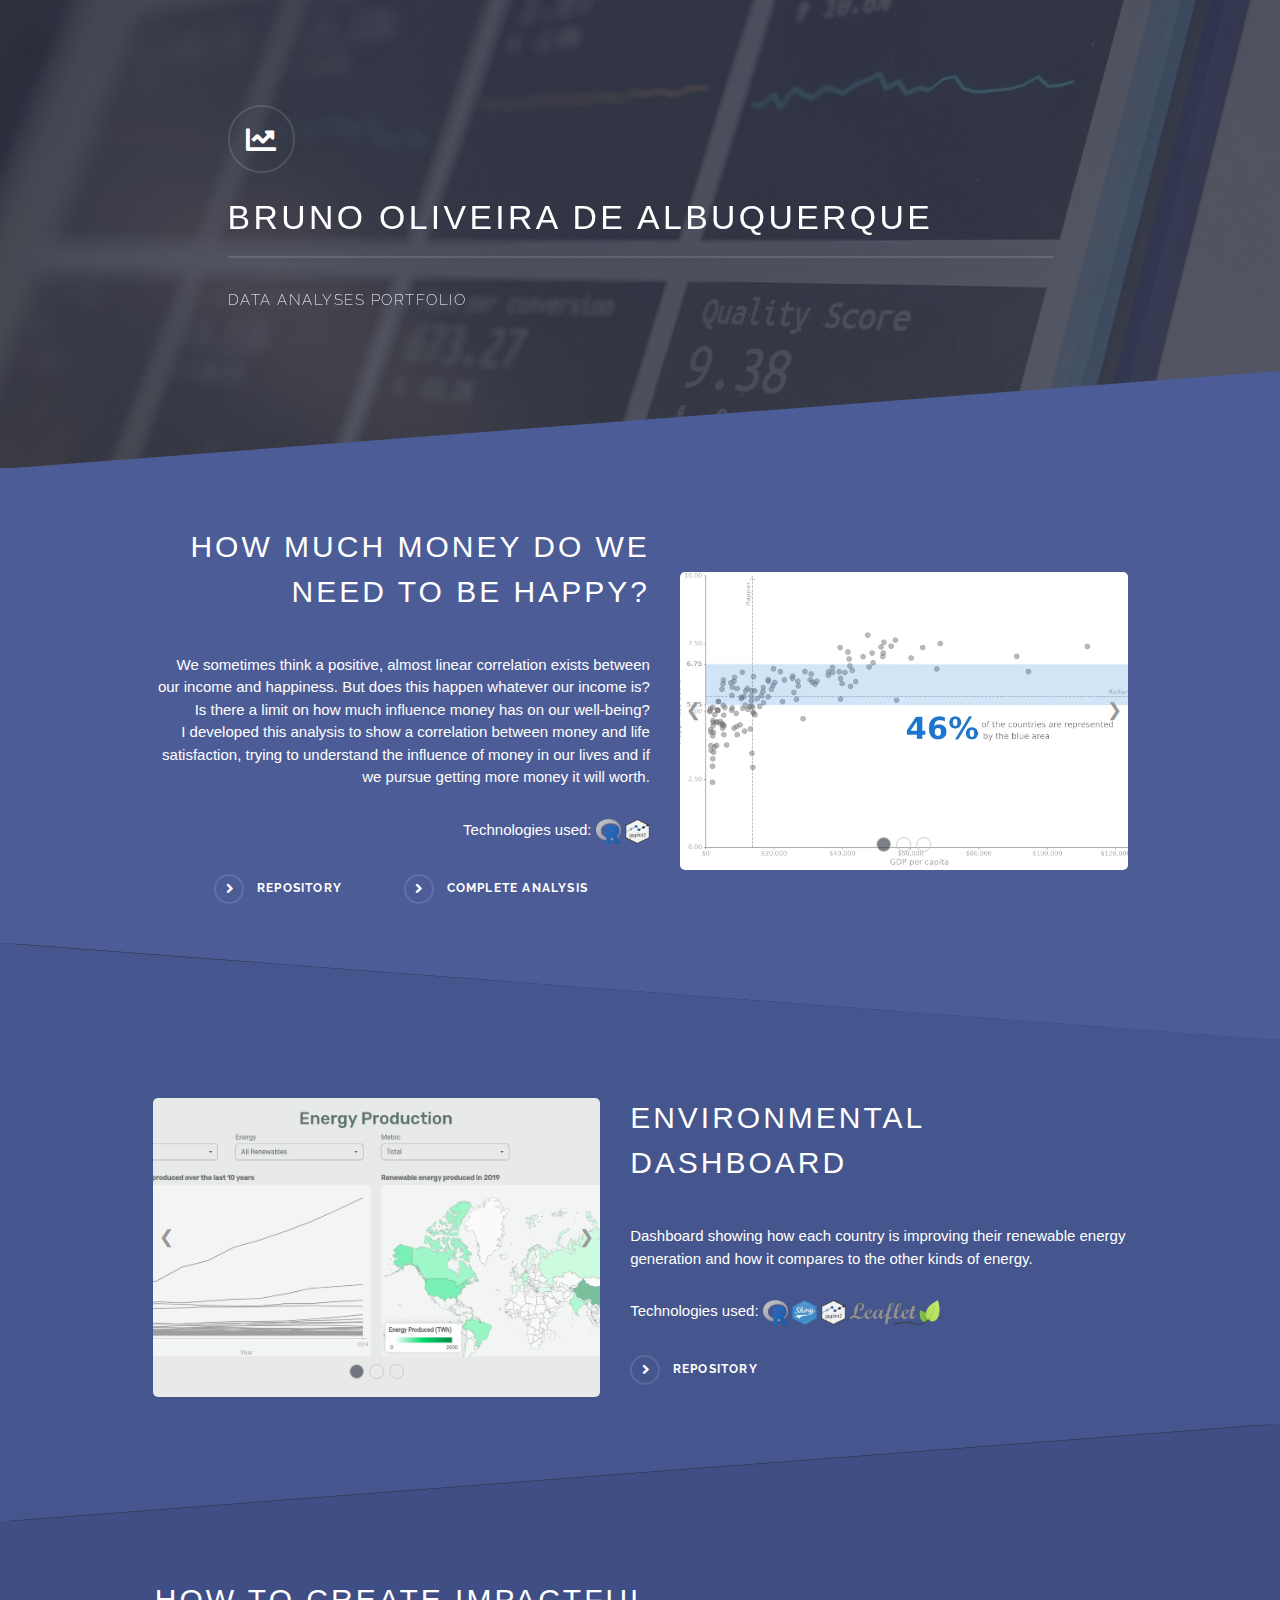
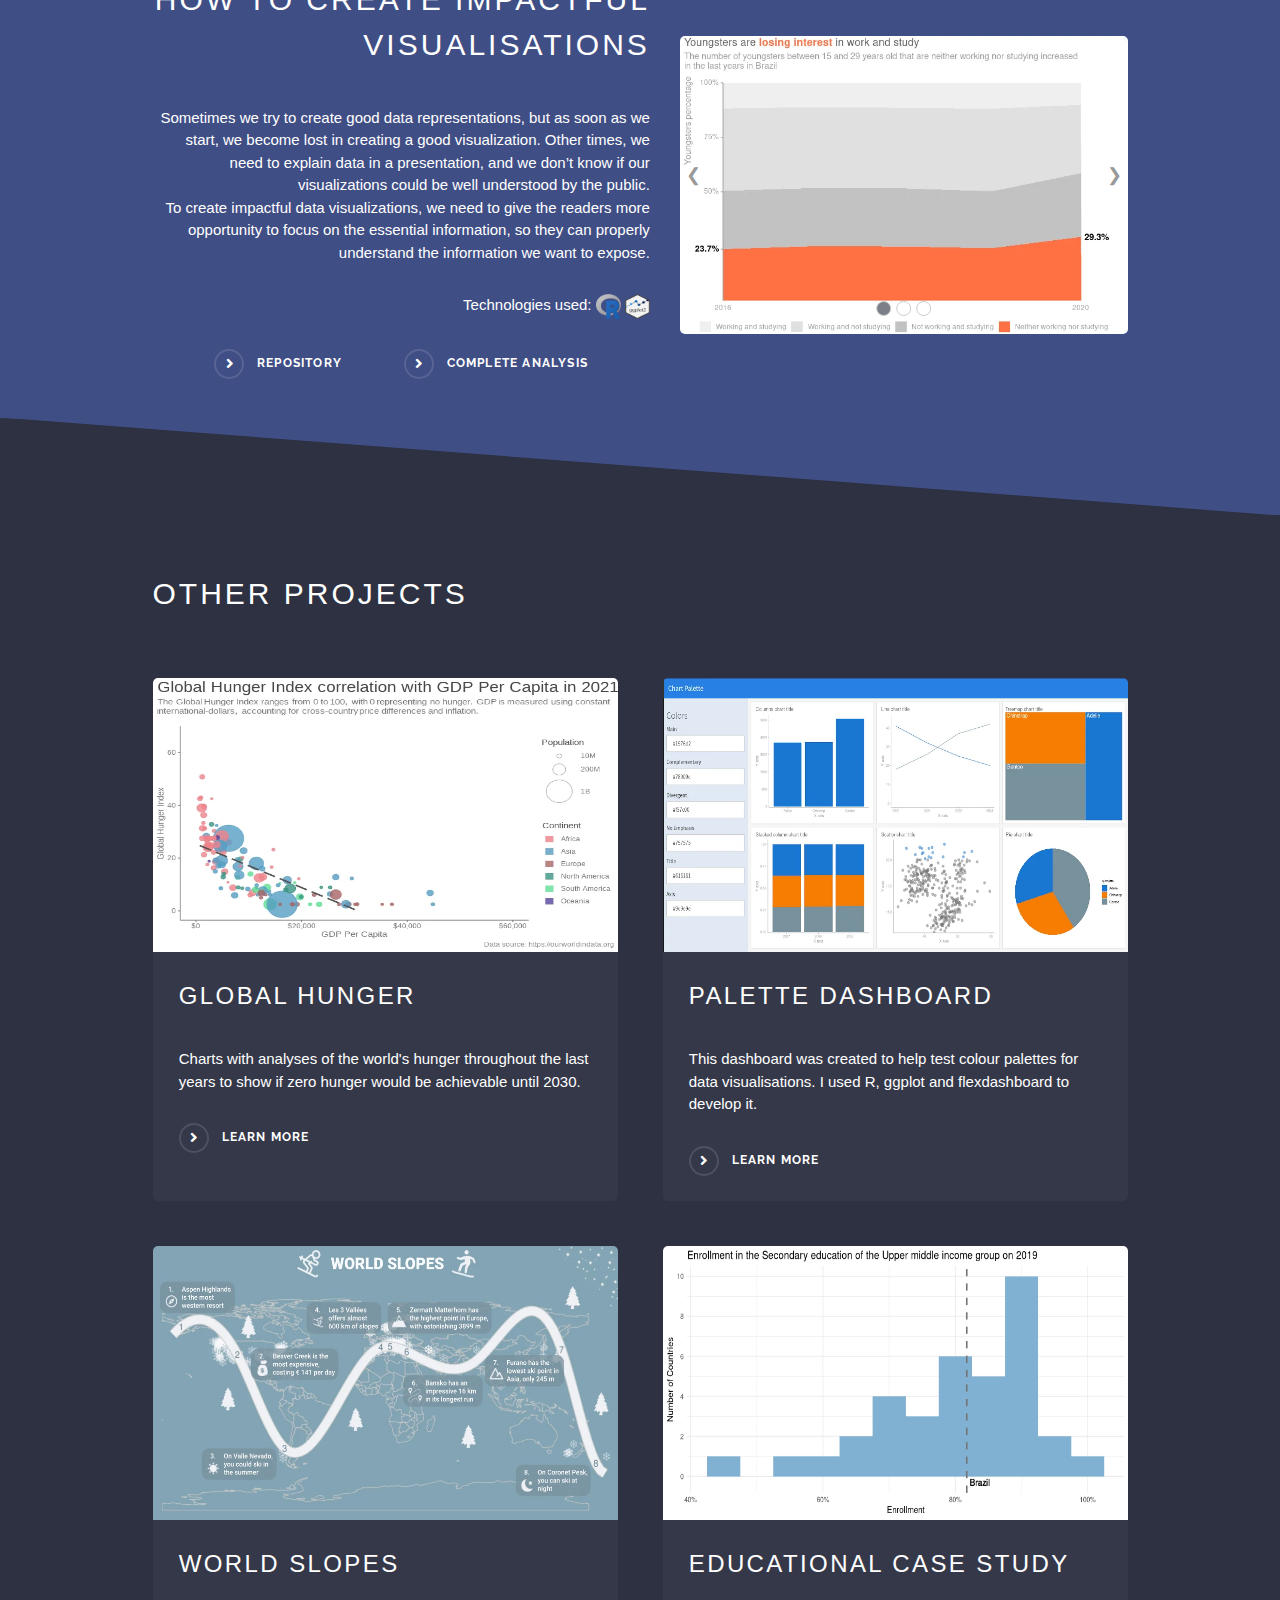
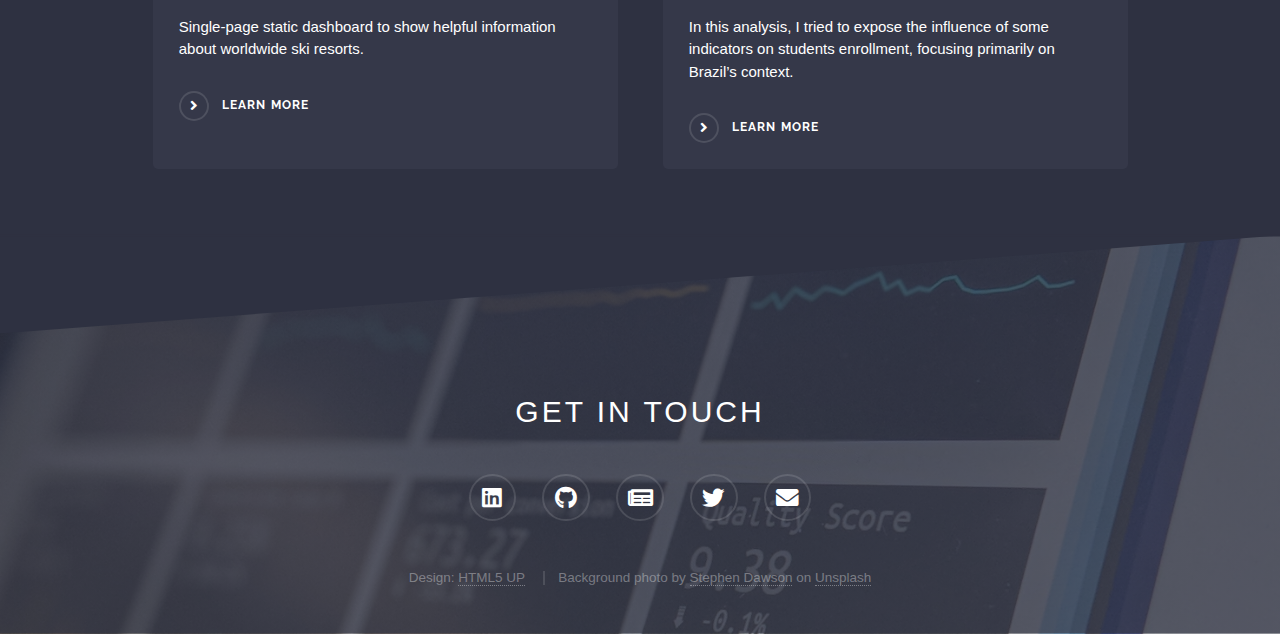
==== index.html @ d59c0b43 "Added information about the global hunger data analysis" ====
<!DOCTYPE HTML>
<!--
	Solid State by HTML5 UP
	html5up.net | @ajlkn
	Free for personal and commercial use under the CCA 3.0 license (html5up.net/license)
-->
<html lang="en_AU">
	<head>
		<title>Bruno Albuquerque</title>
		<meta charset="utf-8" />
		<meta name="viewport" content="width=device-width, initial-scale=1, user-scalable=no" />
		<link rel="stylesheet" href="assets/css/main.css" />
		<link rel="stylesheet" href="assets/css/custom.css" />
		<link rel="stylesheet" href="assets/css/w3.css" />
		<link rel="stylesheet" href="assets/css/carousel.css" />
		<noscript><link rel="stylesheet" href="assets/css/noscript.css" /></noscript>
	</head>
	<body class="is-preload">

		<!-- Page Wrapper -->
			<div id="page-wrapper">

				<!-- Banner -->
					<section id="banner">
						<div class="inner">
							<div class="logo"><span class="icon solid fa-chart-line"></span></div>
							<h2>Bruno Oliveira de Albuquerque</h2>
							<p>Data Analyses Portfolio</a></p>
						</div>
					</section>

				<!-- Wrapper -->
					<section id="wrapper">

						<!-- One -->
							<section id="one" class="wrapper spotlight style1">
								<div class="inner">
									<!-- The carousel was based on https://www.w3schools.com/w3css/tryit.asp?filename=tryw3css_slideshow_dots2 -->
									<div class="w3-content w3-display-container carousel">
										<img class="slides proj01" src="images/projects/money_wellbeing_01.webp">
										<img class="slides proj01" src="images/projects/money_wellbeing_02.webp">
										<img class="slides proj01" src="images/projects/money_wellbeing_03.webp">
										<div class="w3-center w3-container w3-section w3-large w3-text-white w3-display-bottommiddle controls">
										  	<div class="w3-left w3-hover-text-khaki arrow" onclick="plusDivs(-1, 'proj01')">&#10094;</div>
										  	<div class="dots">
												<span class="w3-badge demo proj01 w3-border w3-transparent" onclick="currentDiv(1, 'proj01')"></span>
												<span class="w3-badge demo proj01 w3-border w3-transparent" onclick="currentDiv(2, 'proj01')"></span>
												<span class="w3-badge demo proj01 w3-border w3-transparent" onclick="currentDiv(3, 'proj01')"></span>
										  	</div>
										  	<div class="w3-right w3-hover-text-khaki arrow" onclick="plusDivs(1, 'proj01')">&#10095;</div>
										</div>
									</div>
									<div class="content">
										<h2 class="major">How much money do we need to be happy?</h2>
										<p>
											We sometimes think a positive, almost linear correlation exists between our income and happiness. But does this happen whatever our income is? Is there a limit on how much influence money has on our well-being?
											</br>
											I developed this analysis to show a correlation between money and life satisfaction, trying to understand the influence of money in our lives and if we pursue getting more money it will worth.
										</p>
										<p class="technologies">Technologies used: 
											<img src="images/logos/r.webp" alt="R logo" />
											<img src="images/logos/ggplot.webp" alt="ggplot logo" />
										</p>
										<div style="display: flex; justify-content: space-evenly;">
											<a href="https://github.com/boa50/money-wellbeing" target="_blank" class="special">Repository</a>
											<a href="https://medium.com/p/b6a70a2d2197" target="_blank" class="special">Complete analysis</a>
										</div>
									</div>
								</div>
							</section>

						<!-- Two -->
							<section id="two" class="wrapper alt spotlight style2">
								<div class="inner">
									<div class="w3-content w3-display-container carousel">
										<img class="slides proj02" src="images/projects/environmental_dashboard_01.webp">
										<img class="slides proj02" src="images/projects/environmental_dashboard_02.webp">
										<img class="slides proj02" src="images/projects/environmental_dashboard_03.webp">
										<div class="w3-center w3-container w3-section w3-large w3-text-white w3-display-bottommiddle controls">
										  	<div class="w3-left w3-hover-text-khaki arrow" onclick="plusDivs(-1, 'proj02')">&#10094;</div>
										  	<div class="dots">
												<span class="w3-badge demo proj02 w3-border w3-transparent" onclick="currentDiv(1, 'proj02')"></span>
												<span class="w3-badge demo proj02 w3-border w3-transparent" onclick="currentDiv(2, 'proj02')"></span>
												<span class="w3-badge demo proj02 w3-border w3-transparent" onclick="currentDiv(3, 'proj02')"></span>
										  	</div>
										  	<div class="w3-right w3-hover-text-khaki arrow" onclick="plusDivs(1, 'proj02')">&#10095;</div>
										</div>
									</div>
									<div class="content">
										<h2 class="major">Environmental Dashboard</h2>
										<p>Dashboard showing how each country is improving their renewable energy generation and how it compares to the other kinds of energy.</p>
										<p class="technologies">Technologies used: 
											<img src="images/logos/r.webp" alt="R logo" />
											<img src="images/logos/shiny.webp" alt="Shiny logo" />
											<img src="images/logos/ggplot.webp" alt="ggplot logo" />
											<img class="wide-logo" src="images/logos/leaflet.webp" alt="Leaflet logo" />
										</p>
										<a href="https://github.com/boa50/environmental-dashboard" target="_blank" class="special">Repository</a>
									</div>
								</div>
							</section>

						<!-- Three -->
							<section id="three" class="wrapper spotlight style3">
								<div class="inner">
									<div class="w3-content w3-display-container carousel">
										<img class="slides proj03" src="images/projects/impactful_visualisations_01.webp">
										<img class="slides proj03" src="images/projects/impactful_visualisations_02.webp">
										<img class="slides proj03" src="images/projects/impactful_visualisations_03.webp">
										<div class="w3-center w3-container w3-section w3-large w3-text-white w3-display-bottommiddle controls">
										  	<div class="w3-left w3-hover-text-khaki arrow" onclick="plusDivs(-1, 'proj03')">&#10094;</div>
										  	<div class="dots">
												<span class="w3-badge demo proj03 w3-border w3-transparent" onclick="currentDiv(1, 'proj03')"></span>
												<span class="w3-badge demo proj03 w3-border w3-transparent" onclick="currentDiv(2, 'proj03')"></span>
												<span class="w3-badge demo proj03 w3-border w3-transparent" onclick="currentDiv(3, 'proj03')"></span>
										  	</div>
										  	<div class="w3-right w3-hover-text-khaki arrow" onclick="plusDivs(1, 'proj03')">&#10095;</div>
										</div>
									</div>
									<div class="content">
										<h2 class="major">How to create impactful visualisations</h2>
										<p>
											Sometimes we try to create good data representations, but as soon as we start, we become lost in creating a good visualization. Other times, we need to explain data in a presentation, and we don’t know if our visualizations could be well understood by the public.
											</br>
											To create impactful data visualizations, we need to give the readers more opportunity to focus on the essential information, so they can properly understand the information we want to expose.</p>
										<p class="technologies">Technologies used: 
											<img src="images/logos/r.webp" alt="R logo" />
											<img src="images/logos/ggplot.webp" alt="ggplot logo" />
										</p>
										<div style="display: flex; justify-content: space-evenly;">
											<a href="https://github.com/boa50/WAYED-challenge" target="_blank" class="special">Repository</a>
											<a href="https://medium.com/@boa50/how-to-create-impactful-data-visualizations-fa59dbeab062" target="_blank" class="special">Complete Analysis</a>
										</div>
									</div>
								</div>
							</section>

						<!-- Four -->
							<section id="four" class="wrapper alt style1">
								<div class="inner">
									<h2 class="major">Other Projects</h2>
									<section class="features">
										<article>
											<a href="images/projects/global_hunger.webp" class="image"><img src="images/projects/global_hunger.webp" alt="" /></a>
											<h3 class="major">Global Hunger</h3>
											<p>Charts with analyses of the world's hunger throughout the last years to show if zero hunger would be achievable until 2030.</p>
											<a href="https://github.com/boa50/global-hungry" target="_blank" class="special">Learn more</a>
										</article>
										<article>
											<a href="images/projects/palette_dashboard.webp" class="image"><img src="images/projects/palette_dashboard.webp" alt="" /></a>
											<h3 class="major">Palette Dashboard</h3>
											<p>This dashboard was created to help test colour palettes for data visualisations. I used R, ggplot and flexdashboard to develop it.</p>
											<a href="https://github.com/boa50/dashboard-palette" target="_blank" class="special">Learn more</a>
										</article>
										<article>
											<a href="images/projects/world_slopes.webp" class="image"><img src="images/projects/world_slopes.webp" alt="" /></a>
											<h3 class="major">World Slopes</h3>
											<p>Single-page static dashboard to show helpful information about worldwide ski resorts.</p>
											<a href="https://github.com/boa50/slopes-dashboard" target="_blank" class="special">Learn more</a>
										</article>
										<article>
											<a href="images/projects/educational_case_study.webp" class="image"><img src="images/projects/educational_case_study.webp" alt="" /></a>
											<h3 class="major">Educational Case Study</h3>
											<p>In this analysis, I tried to expose the influence of some indicators on students enrollment, focusing primarily on Brazil’s context.</p>
											<a href="https://github.com/boa50/education-case-study" target="_blank" class="special">Learn more</a>
										</article>
									</section>
								</div>
							</section>

					</section>

				<!-- Footer -->
					<section id="footer">
						<div class="inner">
							<h2 class="major">Get in touch</h2>
							<ul class="contact">
								<li>
									<a class="icon brands fa-linkedin" 
										target="_blank"
										href="https://www.linkedin.com/in/brunoalbuquerque50"></a>
								</li>
								<li>
									<a class="icon brands fa-github" 
										target="_blank"
										href="https://github.com/boa50"></a>
								</li>
								<li>
									<a class="icon solid fa-newspaper" 
										target="_blank"
										href="https://medium.com/@boa50"></a>
								</li>
								<li>
									<a class="icon brands fa-twitter" 
										target="_blank"
										href="https://twitter.com/boa5050"></a>
								</li>
								<li>
									<a class="icon solid fa-envelope" 
										href="mailto:bruno.albuquerque50@gmail.com"></a>
								</li>
							</ul>
							<ul class="copyright">	
								<li>Design: <a href="http://html5up.net">HTML5 UP</a></li>
								<li>Background photo by <a href="https://unsplash.com/pt-br/@dawson2406?utm_source=unsplash&utm_medium=referral&utm_content=creditCopyText">Stephen Dawson</a> on <a href="https://unsplash.com/photos/qwtCeJ5cLYs?utm_source=unsplash&utm_medium=referral&utm_content=creditCopyText">Unsplash</a></li>
							</ul>
						</div>
					</section>

			</div>

		<!-- Scripts -->
			<script src="assets/js/jquery.min.js"></script>
			<script src="assets/js/jquery.scrollex.min.js"></script>
			<script src="assets/js/browser.min.js"></script>
			<script src="assets/js/breakpoints.min.js"></script>
			<script src="assets/js/util.js"></script>
			<script src="assets/js/main.js"></script>
			<script src="assets/js/carousel.js"></script>
	</body>
</html>
---- assets/css/main.css ----
@import url(fontawesome-all.min.css);
@import url("https://fonts.googleapis.com/css?family=Raleway:200,700|Source+Sans+Pro:300,600,300italic,600italic");

/*
	Solid State by HTML5 UP
	html5up.net | @ajlkn
	Free for personal and commercial use under the CCA 3.0 license (html5up.net/license)
*/

html, body, div, span, applet, object,
iframe, h1, h2, h3, h4, h5, h6, p, blockquote,
pre, a, abbr, acronym, address, big, cite,
code, del, dfn, em, img, ins, kbd, q, s, samp,
small, strike, strong, sub, sup, tt, var, b,
u, i, center, dl, dt, dd, ol, ul, li, fieldset,
form, label, legend, table, caption, tbody,
tfoot, thead, tr, th, td, article, aside,
canvas, details, embed, figure, figcaption,
footer, header, hgroup, menu, nav, output, ruby,
section, summary, time, mark, audio, video {
	margin: 0;
	padding: 0;
	border: 0;
	font-size: 100%;
	font: inherit;
	vertical-align: baseline;}

article, aside, details, figcaption, figure,
footer, header, hgroup, menu, nav, section {
	display: block;}

body {
	line-height: 1;
}

ol, ul {
	list-style: none;
}

blockquote, q {
	quotes: none;
}

	blockquote:before, blockquote:after, q:before, q:after {
		content: '';
		content: none;
	}

table {
	border-collapse: collapse;
	border-spacing: 0;
}

body {
	-webkit-text-size-adjust: none;
}

mark {
	background-color: transparent;
	color: inherit;
}

input::-moz-focus-inner {
	border: 0;
	padding: 0;
}

input, select, textarea {
	-moz-appearance: none;
	-webkit-appearance: none;
	-ms-appearance: none;
	appearance: none;
}

/* Basic */

	@-ms-viewport {
		width: device-width;
	}

	body {
		-ms-overflow-style: scrollbar;
	}

	@media screen and (max-width: 480px) {

		html, body {
			min-width: 320px;
		}

	}

	html {
		box-sizing: border-box;
	}

	*, *:before, *:after {
		box-sizing: inherit;
	}

	body {
		background-color: #2e3141;
		background-image: linear-gradient(to top, rgba(46, 49, 65, 0.8), rgba(46, 49, 65, 0.8)), url("../../images/bg.jpg");
		background-size: auto,
 cover;
		background-attachment: fixed,
 fixed;
		background-position: center,
 center;
	}

		body.is-preload *, body.is-preload *:before, body.is-preload *:after {
			-moz-animation: none !important;
			-webkit-animation: none !important;
			-ms-animation: none !important;
			animation: none !important;
			-moz-transition: none !important;
			-webkit-transition: none !important;
			-ms-transition: none !important;
			transition: none !important;
		}

/* Type */

	body, input, select, textarea {
		color: #ffffff;
		font-family: "Source Sans Pro", Helvetica, sans-serif;
		font-size: 16.5pt;
		font-weight: 300;
		line-height: 1.65;
	}

		@media screen and (max-width: 1680px) {

			body, input, select, textarea {
				font-size: 13pt;
			}

		}

		@media screen and (max-width: 1280px) {

			body, input, select, textarea {
				font-size: 12pt;
			}

		}

		@media screen and (max-width: 980px) {

			body, input, select, textarea {
				font-size: 12pt;
			}

		}

		@media screen and (max-width: 736px) {

			body, input, select, textarea {
				font-size: 12pt;
			}

		}

		@media screen and (max-width: 480px) {

			body, input, select, textarea {
				font-size: 12pt;
			}

		}

	a {
		-moz-transition: color 0.2s ease-in-out, border-bottom-color 0.2s ease-in-out;
		-webkit-transition: color 0.2s ease-in-out, border-bottom-color 0.2s ease-in-out;
		-ms-transition: color 0.2s ease-in-out, border-bottom-color 0.2s ease-in-out;
		transition: color 0.2s ease-in-out, border-bottom-color 0.2s ease-in-out;
		border-bottom: dotted 1px rgba(255, 255, 255, 0.35);
		color: #ffffff;
		text-decoration: none;
	}

		a:hover {
			border-bottom-color: transparent;
			color: #ffffff !important;
		}

		a.special:not(.button) {
			text-decoration: none;
			border-bottom: 0;
			display: block;
			font-family: Raleway, Helvetica, sans-serif;
			font-size: 0.8em;
			font-weight: 700;
			letter-spacing: 0.1em;
			margin: 0 0 2em 0;
			text-transform: uppercase;
		}

			a.special:not(.button):before {
				-moz-osx-font-smoothing: grayscale;
				-webkit-font-smoothing: antialiased;
				display: inline-block;
				font-style: normal;
				font-variant: normal;
				text-rendering: auto;
				line-height: 1;
				text-transform: none !important;
				font-family: 'Font Awesome 5 Free';
				font-weight: 900;
			}

			a.special:not(.button):before {
				-moz-transition: background-color 0.2s ease-in-out;
				-webkit-transition: background-color 0.2s ease-in-out;
				-ms-transition: background-color 0.2s ease-in-out;
				transition: background-color 0.2s ease-in-out;
				border-radius: 100%;
				border: solid 2px rgba(255, 255, 255, 0.125);
				content: '\f105';
				display: inline-block;
				font-size: 1.25em;
				height: 2em;
				line-height: 1.75em;
				margin-right: 0.85em;
				text-align: center;
				text-indent: 0.15em;
				vertical-align: middle;
				width: 2em;
			}

			a.special:not(.button):hover:before {
				background-color: rgba(255, 255, 255, 0.025);
			}

			a.special:not(.button):active:before {
				background-color: rgba(255, 255, 255, 0.075);
			}

	strong, b {
		color: #ffffff;
		font-weight: 600;
	}

	em, i {
		font-style: italic;
	}

	p {
		margin: 0 0 2em 0;
	}

	h1, h2, h3, h4, h5, h6 {
		color: #ffffff;
		font-family: Raleway, Helvetica, sans-serif;
		font-weight: 700;
		letter-spacing: 0.1em;
		margin: 0 0 1em 0;
		text-transform: uppercase;
	}

		h1 a, h2 a, h3 a, h4 a, h5 a, h6 a {
			color: inherit;
			text-decoration: none;
			border-bottom: 0;
		}

		h1 span, h2 span, h3 span, h4 span, h5 span, h6 span {
			font-weight: 200;
		}

		h1.major, h2.major, h3.major, h4.major, h5.major, h6.major {
			padding-bottom: 1em;
		}

	h2 {
		font-size: 1.2em;
	}

	h3 {
		font-size: 0.9em;
	}

	h4 {
		font-size: 0.7em;
	}

	h5 {
		font-size: 0.7em;
	}

	h6 {
		font-size: 0.7em;
	}

	@media screen and (max-width: 736px) {

		h2 {
			font-size: 1em;
		}

		h3 {
			font-size: 0.8em;
		}

	}

	sub {
		font-size: 0.8em;
		position: relative;
		top: 0.5em;
	}

	sup {
		font-size: 0.8em;
		position: relative;
		top: -0.5em;
	}

	blockquote {
		border-left: solid 4px rgba(255, 255, 255, 0.125);
		font-style: italic;
		margin: 0 0 2em 0;
		padding: 0.5em 0 0.5em 2em;
	}

	code {
		background: rgba(255, 255, 255, 0.025);
		border-radius: 5px;
		border: solid 2px rgba(255, 255, 255, 0.125);
		font-family: "Courier New", monospace;
		font-size: 0.9em;
		margin: 0 0.25em;
		padding: 0.25em 0.65em;
	}

	pre {
		-webkit-overflow-scrolling: touch;
		font-family: "Courier New", monospace;
		font-size: 0.9em;
		margin: 0 0 2em 0;
	}

		pre code {
			display: block;
			line-height: 1.75em;
			padding: 1em 1.5em;
			overflow-x: auto;
		}

	hr {
		border: 0;
		border-bottom: solid 2px rgba(255, 255, 255, 0.125);
		margin: 2.5em 0;
	}

		hr.major {
			margin: 4em 0;
		}

	.align-left {
		text-align: left;
	}

	.align-center {
		text-align: center;
	}

	.align-right {
		text-align: right;
	}

/* Row */

	.row {
		display: flex;
		flex-wrap: wrap;
		box-sizing: border-box;
		align-items: stretch;
	}

		.row > * {
			box-sizing: border-box;
		}

		.row.gtr-uniform > * > :last-child {
			margin-bottom: 0;
		}

		.row.aln-left {
			justify-content: flex-start;
		}

		.row.aln-center {
			justify-content: center;
		}

		.row.aln-right {
			justify-content: flex-end;
		}

		.row.aln-top {
			align-items: flex-start;
		}

		.row.aln-middle {
			align-items: center;
		}

		.row.aln-bottom {
			align-items: flex-end;
		}

		.row > .imp {
			order: -1;
		}

		.row > .col-1 {
			width: 8.33333%;
		}

		.row > .off-1 {
			margin-left: 8.33333%;
		}

		.row > .col-2 {
			width: 16.66667%;
		}

		.row > .off-2 {
			margin-left: 16.66667%;
		}

		.row > .col-3 {
			width: 25%;
		}

		.row > .off-3 {
			margin-left: 25%;
		}

		.row > .col-4 {
			width: 33.33333%;
		}

		.row > .off-4 {
			margin-left: 33.33333%;
		}

		.row > .col-5 {
			width: 41.66667%;
		}

		.row > .off-5 {
			margin-left: 41.66667%;
		}

		.row > .col-6 {
			width: 50%;
		}

		.row > .off-6 {
			margin-left: 50%;
		}

		.row > .col-7 {
			width: 58.33333%;
		}

		.row > .off-7 {
			margin-left: 58.33333%;
		}

		.row > .col-8 {
			width: 66.66667%;
		}

		.row > .off-8 {
			margin-left: 66.66667%;
		}

		.row > .col-9 {
			width: 75%;
		}

		.row > .off-9 {
			margin-left: 75%;
		}

		.row > .col-10 {
			width: 83.33333%;
		}

		.row > .off-10 {
			margin-left: 83.33333%;
		}

		.row > .col-11 {
			width: 91.66667%;
		}

		.row > .off-11 {
			margin-left: 91.66667%;
		}

		.row > .col-12 {
			width: 100%;
		}

		.row > .off-12 {
			margin-left: 100%;
		}

		.row.gtr-0 {
			margin-top: 0;
			margin-left: 0em;
		}

			.row.gtr-0 > * {
				padding: 0 0 0 0em;
			}

			.row.gtr-0.gtr-uniform {
				margin-top: 0em;
			}

				.row.gtr-0.gtr-uniform > * {
					padding-top: 0em;
				}

		.row.gtr-25 {
			margin-top: 0;
			margin-left: -0.4375em;
		}

			.row.gtr-25 > * {
				padding: 0 0 0 0.4375em;
			}

			.row.gtr-25.gtr-uniform {
				margin-top: -0.4375em;
			}

				.row.gtr-25.gtr-uniform > * {
					padding-top: 0.4375em;
				}

		.row.gtr-50 {
			margin-top: 0;
			margin-left: -0.875em;
		}

			.row.gtr-50 > * {
				padding: 0 0 0 0.875em;
			}

			.row.gtr-50.gtr-uniform {
				margin-top: -0.875em;
			}

				.row.gtr-50.gtr-uniform > * {
					padding-top: 0.875em;
				}

		.row {
			margin-top: 0;
			margin-left: -1.75em;
		}

			.row > * {
				padding: 0 0 0 1.75em;
			}

			.row.gtr-uniform {
				margin-top: -1.75em;
			}

				.row.gtr-uniform > * {
					padding-top: 1.75em;
				}

		.row.gtr-150 {
			margin-top: 0;
			margin-left: -2.625em;
		}

			.row.gtr-150 > * {
				padding: 0 0 0 2.625em;
			}

			.row.gtr-150.gtr-uniform {
				margin-top: -2.625em;
			}

				.row.gtr-150.gtr-uniform > * {
					padding-top: 2.625em;
				}

		.row.gtr-200 {
			margin-top: 0;
			margin-left: -3.5em;
		}

			.row.gtr-200 > * {
				padding: 0 0 0 3.5em;
			}

			.row.gtr-200.gtr-uniform {
				margin-top: -3.5em;
			}

				.row.gtr-200.gtr-uniform > * {
					padding-top: 3.5em;
				}

		@media screen and (max-width: 1680px) {

			.row {
				display: flex;
				flex-wrap: wrap;
				box-sizing: border-box;
				align-items: stretch;
			}

				.row > * {
					box-sizing: border-box;
				}

				.row.gtr-uniform > * > :last-child {
					margin-bottom: 0;
				}

				.row.aln-left {
					justify-content: flex-start;
				}

				.row.aln-center {
					justify-content: center;
				}

				.row.aln-right {
					justify-content: flex-end;
				}

				.row.aln-top {
					align-items: flex-start;
				}

				.row.aln-middle {
					align-items: center;
				}

				.row.aln-bottom {
					align-items: flex-end;
				}

				.row > .imp-xlarge {
					order: -1;
				}

				.row > .col-1-xlarge {
					width: 8.33333%;
				}

				.row > .off-1-xlarge {
					margin-left: 8.33333%;
				}

				.row > .col-2-xlarge {
					width: 16.66667%;
				}

				.row > .off-2-xlarge {
					margin-left: 16.66667%;
				}

				.row > .col-3-xlarge {
					width: 25%;
				}

				.row > .off-3-xlarge {
					margin-left: 25%;
				}

				.row > .col-4-xlarge {
					width: 33.33333%;
				}

				.row > .off-4-xlarge {
					margin-left: 33.33333%;
				}

				.row > .col-5-xlarge {
					width: 41.66667%;
				}

				.row > .off-5-xlarge {
					margin-left: 41.66667%;
				}

				.row > .col-6-xlarge {
					width: 50%;
				}

				.row > .off-6-xlarge {
					margin-left: 50%;
				}

				.row > .col-7-xlarge {
					width: 58.33333%;
				}

				.row > .off-7-xlarge {
					margin-left: 58.33333%;
				}

				.row > .col-8-xlarge {
					width: 66.66667%;
				}

				.row > .off-8-xlarge {
					margin-left: 66.66667%;
				}

				.row > .col-9-xlarge {
					width: 75%;
				}

				.row > .off-9-xlarge {
					margin-left: 75%;
				}

				.row > .col-10-xlarge {
					width: 83.33333%;
				}

				.row > .off-10-xlarge {
					margin-left: 83.33333%;
				}

				.row > .col-11-xlarge {
					width: 91.66667%;
				}

				.row > .off-11-xlarge {
					margin-left: 91.66667%;
				}

				.row > .col-12-xlarge {
					width: 100%;
				}

				.row > .off-12-xlarge {
					margin-left: 100%;
				}

				.row.gtr-0 {
					margin-top: 0;
					margin-left: 0em;
				}

					.row.gtr-0 > * {
						padding: 0 0 0 0em;
					}

					.row.gtr-0.gtr-uniform {
						margin-top: 0em;
					}

						.row.gtr-0.gtr-uniform > * {
							padding-top: 0em;
						}

				.row.gtr-25 {
					margin-top: 0;
					margin-left: -0.4375em;
				}

					.row.gtr-25 > * {
						padding: 0 0 0 0.4375em;
					}

					.row.gtr-25.gtr-uniform {
						margin-top: -0.4375em;
					}

						.row.gtr-25.gtr-uniform > * {
							padding-top: 0.4375em;
						}

				.row.gtr-50 {
					margin-top: 0;
					margin-left: -0.875em;
				}

					.row.gtr-50 > * {
						padding: 0 0 0 0.875em;
					}

					.row.gtr-50.gtr-uniform {
						margin-top: -0.875em;
					}

						.row.gtr-50.gtr-uniform > * {
							padding-top: 0.875em;
						}

				.row {
					margin-top: 0;
					margin-left: -1.75em;
				}

					.row > * {
						padding: 0 0 0 1.75em;
					}

					.row.gtr-uniform {
						margin-top: -1.75em;
					}

						.row.gtr-uniform > * {
							padding-top: 1.75em;
						}

				.row.gtr-150 {
					margin-top: 0;
					margin-left: -2.625em;
				}

					.row.gtr-150 > * {
						padding: 0 0 0 2.625em;
					}

					.row.gtr-150.gtr-uniform {
						margin-top: -2.625em;
					}

						.row.gtr-150.gtr-uniform > * {
							padding-top: 2.625em;
						}

				.row.gtr-200 {
					margin-top: 0;
					margin-left: -3.5em;
				}

					.row.gtr-200 > * {
						padding: 0 0 0 3.5em;
					}

					.row.gtr-200.gtr-uniform {
						margin-top: -3.5em;
					}

						.row.gtr-200.gtr-uniform > * {
							padding-top: 3.5em;
						}

		}

		@media screen and (max-width: 1280px) {

			.row {
				display: flex;
				flex-wrap: wrap;
				box-sizing: border-box;
				align-items: stretch;
			}

				.row > * {
					box-sizing: border-box;
				}

				.row.gtr-uniform > * > :last-child {
					margin-bottom: 0;
				}

				.row.aln-left {
					justify-content: flex-start;
				}

				.row.aln-center {
					justify-content: center;
				}

				.row.aln-right {
					justify-content: flex-end;
				}

				.row.aln-top {
					align-items: flex-start;
				}

				.row.aln-middle {
					align-items: center;
				}

				.row.aln-bottom {
					align-items: flex-end;
				}

				.row > .imp-large {
					order: -1;
				}

				.row > .col-1-large {
					width: 8.33333%;
				}

				.row > .off-1-large {
					margin-left: 8.33333%;
				}

				.row > .col-2-large {
					width: 16.66667%;
				}

				.row > .off-2-large {
					margin-left: 16.66667%;
				}

				.row > .col-3-large {
					width: 25%;
				}

				.row > .off-3-large {
					margin-left: 25%;
				}

				.row > .col-4-large {
					width: 33.33333%;
				}

				.row > .off-4-large {
					margin-left: 33.33333%;
				}

				.row > .col-5-large {
					width: 41.66667%;
				}

				.row > .off-5-large {
					margin-left: 41.66667%;
				}

				.row > .col-6-large {
					width: 50%;
				}

				.row > .off-6-large {
					margin-left: 50%;
				}

				.row > .col-7-large {
					width: 58.33333%;
				}

				.row > .off-7-large {
					margin-left: 58.33333%;
				}

				.row > .col-8-large {
					width: 66.66667%;
				}

				.row > .off-8-large {
					margin-left: 66.66667%;
				}

				.row > .col-9-large {
					width: 75%;
				}

				.row > .off-9-large {
					margin-left: 75%;
				}

				.row > .col-10-large {
					width: 83.33333%;
				}

				.row > .off-10-large {
					margin-left: 83.33333%;
				}

				.row > .col-11-large {
					width: 91.66667%;
				}

				.row > .off-11-large {
					margin-left: 91.66667%;
				}

				.row > .col-12-large {
					width: 100%;
				}

				.row > .off-12-large {
					margin-left: 100%;
				}

				.row.gtr-0 {
					margin-top: 0;
					margin-left: 0em;
				}

					.row.gtr-0 > * {
						padding: 0 0 0 0em;
					}

					.row.gtr-0.gtr-uniform {
						margin-top: 0em;
					}

						.row.gtr-0.gtr-uniform > * {
							padding-top: 0em;
						}

				.row.gtr-25 {
					margin-top: 0;
					margin-left: -0.4375em;
				}

					.row.gtr-25 > * {
						padding: 0 0 0 0.4375em;
					}

					.row.gtr-25.gtr-uniform {
						margin-top: -0.4375em;
					}

						.row.gtr-25.gtr-uniform > * {
							padding-top: 0.4375em;
						}

				.row.gtr-50 {
					margin-top: 0;
					margin-left: -0.875em;
				}

					.row.gtr-50 > * {
						padding: 0 0 0 0.875em;
					}

					.row.gtr-50.gtr-uniform {
						margin-top: -0.875em;
					}

						.row.gtr-50.gtr-uniform > * {
							padding-top: 0.875em;
						}

				.row {
					margin-top: 0;
					margin-left: -1.75em;
				}

					.row > * {
						padding: 0 0 0 1.75em;
					}

					.row.gtr-uniform {
						margin-top: -1.75em;
					}

						.row.gtr-uniform > * {
							padding-top: 1.75em;
						}

				.row.gtr-150 {
					margin-top: 0;
					margin-left: -2.625em;
				}

					.row.gtr-150 > * {
						padding: 0 0 0 2.625em;
					}

					.row.gtr-150.gtr-uniform {
						margin-top: -2.625em;
					}

						.row.gtr-150.gtr-uniform > * {
							padding-top: 2.625em;
						}

				.row.gtr-200 {
					margin-top: 0;
					margin-left: -3.5em;
				}

					.row.gtr-200 > * {
						padding: 0 0 0 3.5em;
					}

					.row.gtr-200.gtr-uniform {
						margin-top: -3.5em;
					}

						.row.gtr-200.gtr-uniform > * {
							padding-top: 3.5em;
						}

		}

		@media screen and (max-width: 980px) {

			.row {
				display: flex;
				flex-wrap: wrap;
				box-sizing: border-box;
				align-items: stretch;
			}

				.row > * {
					box-sizing: border-box;
				}

				.row.gtr-uniform > * > :last-child {
					margin-bottom: 0;
				}

				.row.aln-left {
					justify-content: flex-start;
				}

				.row.aln-center {
					justify-content: center;
				}

				.row.aln-right {
					justify-content: flex-end;
				}

				.row.aln-top {
					align-items: flex-start;
				}

				.row.aln-middle {
					align-items: center;
				}

				.row.aln-bottom {
					align-items: flex-end;
				}

				.row > .imp-medium {
					order: -1;
				}

				.row > .col-1-medium {
					width: 8.33333%;
				}

				.row > .off-1-medium {
					margin-left: 8.33333%;
				}

				.row > .col-2-medium {
					width: 16.66667%;
				}

				.row > .off-2-medium {
					margin-left: 16.66667%;
				}

				.row > .col-3-medium {
					width: 25%;
				}

				.row > .off-3-medium {
					margin-left: 25%;
				}

				.row > .col-4-medium {
					width: 33.33333%;
				}

				.row > .off-4-medium {
					margin-left: 33.33333%;
				}

				.row > .col-5-medium {
					width: 41.66667%;
				}

				.row > .off-5-medium {
					margin-left: 41.66667%;
				}

				.row > .col-6-medium {
					width: 50%;
				}

				.row > .off-6-medium {
					margin-left: 50%;
				}

				.row > .col-7-medium {
					width: 58.33333%;
				}

				.row > .off-7-medium {
					margin-left: 58.33333%;
				}

				.row > .col-8-medium {
					width: 66.66667%;
				}

				.row > .off-8-medium {
					margin-left: 66.66667%;
				}

				.row > .col-9-medium {
					width: 75%;
				}

				.row > .off-9-medium {
					margin-left: 75%;
				}

				.row > .col-10-medium {
					width: 83.33333%;
				}

				.row > .off-10-medium {
					margin-left: 83.33333%;
				}

				.row > .col-11-medium {
					width: 91.66667%;
				}

				.row > .off-11-medium {
					margin-left: 91.66667%;
				}

				.row > .col-12-medium {
					width: 100%;
				}

				.row > .off-12-medium {
					margin-left: 100%;
				}

				.row.gtr-0 {
					margin-top: 0;
					margin-left: 0em;
				}

					.row.gtr-0 > * {
						padding: 0 0 0 0em;
					}

					.row.gtr-0.gtr-uniform {
						margin-top: 0em;
					}

						.row.gtr-0.gtr-uniform > * {
							padding-top: 0em;
						}

				.row.gtr-25 {
					margin-top: 0;
					margin-left: -0.4375em;
				}

					.row.gtr-25 > * {
						padding: 0 0 0 0.4375em;
					}

					.row.gtr-25.gtr-uniform {
						margin-top: -0.4375em;
					}

						.row.gtr-25.gtr-uniform > * {
							padding-top: 0.4375em;
						}

				.row.gtr-50 {
					margin-top: 0;
					margin-left: -0.875em;
				}

					.row.gtr-50 > * {
						padding: 0 0 0 0.875em;
					}

					.row.gtr-50.gtr-uniform {
						margin-top: -0.875em;
					}

						.row.gtr-50.gtr-uniform > * {
							padding-top: 0.875em;
						}

				.row {
					margin-top: 0;
					margin-left: -1.75em;
				}

					.row > * {
						padding: 0 0 0 1.75em;
					}

					.row.gtr-uniform {
						margin-top: -1.75em;
					}

						.row.gtr-uniform > * {
							padding-top: 1.75em;
						}

				.row.gtr-150 {
					margin-top: 0;
					margin-left: -2.625em;
				}

					.row.gtr-150 > * {
						padding: 0 0 0 2.625em;
					}

					.row.gtr-150.gtr-uniform {
						margin-top: -2.625em;
					}

						.row.gtr-150.gtr-uniform > * {
							padding-top: 2.625em;
						}

				.row.gtr-200 {
					margin-top: 0;
					margin-left: -3.5em;
				}

					.row.gtr-200 > * {
						padding: 0 0 0 3.5em;
					}

					.row.gtr-200.gtr-uniform {
						margin-top: -3.5em;
					}

						.row.gtr-200.gtr-uniform > * {
							padding-top: 3.5em;
						}

		}

		@media screen and (max-width: 736px) {

			.row {
				display: flex;
				flex-wrap: wrap;
				box-sizing: border-box;
				align-items: stretch;
			}

				.row > * {
					box-sizing: border-box;
				}

				.row.gtr-uniform > * > :last-child {
					margin-bottom: 0;
				}

				.row.aln-left {
					justify-content: flex-start;
				}

				.row.aln-center {
					justify-content: center;
				}

				.row.aln-right {
					justify-content: flex-end;
				}

				.row.aln-top {
					align-items: flex-start;
				}

				.row.aln-middle {
					align-items: center;
				}

				.row.aln-bottom {
					align-items: flex-end;
				}

				.row > .imp-small {
					order: -1;
				}

				.row > .col-1-small {
					width: 8.33333%;
				}

				.row > .off-1-small {
					margin-left: 8.33333%;
				}

				.row > .col-2-small {
					width: 16.66667%;
				}

				.row > .off-2-small {
					margin-left: 16.66667%;
				}

				.row > .col-3-small {
					width: 25%;
				}

				.row > .off-3-small {
					margin-left: 25%;
				}

				.row > .col-4-small {
					width: 33.33333%;
				}

				.row > .off-4-small {
					margin-left: 33.33333%;
				}

				.row > .col-5-small {
					width: 41.66667%;
				}

				.row > .off-5-small {
					margin-left: 41.66667%;
				}

				.row > .col-6-small {
					width: 50%;
				}

				.row > .off-6-small {
					margin-left: 50%;
				}

				.row > .col-7-small {
					width: 58.33333%;
				}

				.row > .off-7-small {
					margin-left: 58.33333%;
				}

				.row > .col-8-small {
					width: 66.66667%;
				}

				.row > .off-8-small {
					margin-left: 66.66667%;
				}

				.row > .col-9-small {
					width: 75%;
				}

				.row > .off-9-small {
					margin-left: 75%;
				}

				.row > .col-10-small {
					width: 83.33333%;
				}

				.row > .off-10-small {
					margin-left: 83.33333%;
				}

				.row > .col-11-small {
					width: 91.66667%;
				}

				.row > .off-11-small {
					margin-left: 91.66667%;
				}

				.row > .col-12-small {
					width: 100%;
				}

				.row > .off-12-small {
					margin-left: 100%;
				}

				.row.gtr-0 {
					margin-top: 0;
					margin-left: 0em;
				}

					.row.gtr-0 > * {
						padding: 0 0 0 0em;
					}

					.row.gtr-0.gtr-uniform {
						margin-top: 0em;
					}

						.row.gtr-0.gtr-uniform > * {
							padding-top: 0em;
						}

				.row.gtr-25 {
					margin-top: 0;
					margin-left: -0.3125em;
				}

					.row.gtr-25 > * {
						padding: 0 0 0 0.3125em;
					}

					.row.gtr-25.gtr-uniform {
						margin-top: -0.3125em;
					}

						.row.gtr-25.gtr-uniform > * {
							padding-top: 0.3125em;
						}

				.row.gtr-50 {
					margin-top: 0;
					margin-left: -0.625em;
				}

					.row.gtr-50 > * {
						padding: 0 0 0 0.625em;
					}

					.row.gtr-50.gtr-uniform {
						margin-top: -0.625em;
					}

						.row.gtr-50.gtr-uniform > * {
							padding-top: 0.625em;
						}

				.row {
					margin-top: 0;
					margin-left: -1.25em;
				}

					.row > * {
						padding: 0 0 0 1.25em;
					}

					.row.gtr-uniform {
						margin-top: -1.25em;
					}

						.row.gtr-uniform > * {
							padding-top: 1.25em;
						}

				.row.gtr-150 {
					margin-top: 0;
					margin-left: -1.875em;
				}

					.row.gtr-150 > * {
						padding: 0 0 0 1.875em;
					}

					.row.gtr-150.gtr-uniform {
						margin-top: -1.875em;
					}

						.row.gtr-150.gtr-uniform > * {
							padding-top: 1.875em;
						}

				.row.gtr-200 {
					margin-top: 0;
					margin-left: -2.5em;
				}

					.row.gtr-200 > * {
						padding: 0 0 0 2.5em;
					}

					.row.gtr-200.gtr-uniform {
						margin-top: -2.5em;
					}

						.row.gtr-200.gtr-uniform > * {
							padding-top: 2.5em;
						}

		}

		@media screen and (max-width: 480px) {

			.row {
				display: flex;
				flex-wrap: wrap;
				box-sizing: border-box;
				align-items: stretch;
			}

				.row > * {
					box-sizing: border-box;
				}

				.row.gtr-uniform > * > :last-child {
					margin-bottom: 0;
				}

				.row.aln-left {
					justify-content: flex-start;
				}

				.row.aln-center {
					justify-content: center;
				}

				.row.aln-right {
					justify-content: flex-end;
				}

				.row.aln-top {
					align-items: flex-start;
				}

				.row.aln-middle {
					align-items: center;
				}

				.row.aln-bottom {
					align-items: flex-end;
				}

				.row > .imp-xsmall {
					order: -1;
				}

				.row > .col-1-xsmall {
					width: 8.33333%;
				}

				.row > .off-1-xsmall {
					margin-left: 8.33333%;
				}

				.row > .col-2-xsmall {
					width: 16.66667%;
				}

				.row > .off-2-xsmall {
					margin-left: 16.66667%;
				}

				.row > .col-3-xsmall {
					width: 25%;
				}

				.row > .off-3-xsmall {
					margin-left: 25%;
				}

				.row > .col-4-xsmall {
					width: 33.33333%;
				}

				.row > .off-4-xsmall {
					margin-left: 33.33333%;
				}

				.row > .col-5-xsmall {
					width: 41.66667%;
				}

				.row > .off-5-xsmall {
					margin-left: 41.66667%;
				}

				.row > .col-6-xsmall {
					width: 50%;
				}

				.row > .off-6-xsmall {
					margin-left: 50%;
				}

				.row > .col-7-xsmall {
					width: 58.33333%;
				}

				.row > .off-7-xsmall {
					margin-left: 58.33333%;
				}

				.row > .col-8-xsmall {
					width: 66.66667%;
				}

				.row > .off-8-xsmall {
					margin-left: 66.66667%;
				}

				.row > .col-9-xsmall {
					width: 75%;
				}

				.row > .off-9-xsmall {
					margin-left: 75%;
				}

				.row > .col-10-xsmall {
					width: 83.33333%;
				}

				.row > .off-10-xsmall {
					margin-left: 83.33333%;
				}

				.row > .col-11-xsmall {
					width: 91.66667%;
				}

				.row > .off-11-xsmall {
					margin-left: 91.66667%;
				}

				.row > .col-12-xsmall {
					width: 100%;
				}

				.row > .off-12-xsmall {
					margin-left: 100%;
				}

				.row.gtr-0 {
					margin-top: 0;
					margin-left: 0em;
				}

					.row.gtr-0 > * {
						padding: 0 0 0 0em;
					}

					.row.gtr-0.gtr-uniform {
						margin-top: 0em;
					}

						.row.gtr-0.gtr-uniform > * {
							padding-top: 0em;
						}

				.row.gtr-25 {
					margin-top: 0;
					margin-left: -0.3125em;
				}

					.row.gtr-25 > * {
						padding: 0 0 0 0.3125em;
					}

					.row.gtr-25.gtr-uniform {
						margin-top: -0.3125em;
					}

						.row.gtr-25.gtr-uniform > * {
							padding-top: 0.3125em;
						}

				.row.gtr-50 {
					margin-top: 0;
					margin-left: -0.625em;
				}

					.row.gtr-50 > * {
						padding: 0 0 0 0.625em;
					}

					.row.gtr-50.gtr-uniform {
						margin-top: -0.625em;
					}

						.row.gtr-50.gtr-uniform > * {
							padding-top: 0.625em;
						}

				.row {
					margin-top: 0;
					margin-left: -1.25em;
				}

					.row > * {
						padding: 0 0 0 1.25em;
					}

					.row.gtr-uniform {
						margin-top: -1.25em;
					}

						.row.gtr-uniform > * {
							padding-top: 1.25em;
						}

				.row.gtr-150 {
					margin-top: 0;
					margin-left: -1.875em;
				}

					.row.gtr-150 > * {
						padding: 0 0 0 1.875em;
					}

					.row.gtr-150.gtr-uniform {
						margin-top: -1.875em;
					}

						.row.gtr-150.gtr-uniform > * {
							padding-top: 1.875em;
						}

				.row.gtr-200 {
					margin-top: 0;
					margin-left: -2.5em;
				}

					.row.gtr-200 > * {
						padding: 0 0 0 2.5em;
					}

					.row.gtr-200.gtr-uniform {
						margin-top: -2.5em;
					}

						.row.gtr-200.gtr-uniform > * {
							padding-top: 2.5em;
						}

		}

		@media screen and (max-width: 360px) {

			.row {
				display: flex;
				flex-wrap: wrap;
				box-sizing: border-box;
				align-items: stretch;
			}

				.row > * {
					box-sizing: border-box;
				}

				.row.gtr-uniform > * > :last-child {
					margin-bottom: 0;
				}

				.row.aln-left {
					justify-content: flex-start;
				}

				.row.aln-center {
					justify-content: center;
				}

				.row.aln-right {
					justify-content: flex-end;
				}

				.row.aln-top {
					align-items: flex-start;
				}

				.row.aln-middle {
					align-items: center;
				}

				.row.aln-bottom {
					align-items: flex-end;
				}

				.row > .imp-xxsmall {
					order: -1;
				}

				.row > .col-1-xxsmall {
					width: 8.33333%;
				}

				.row > .off-1-xxsmall {
					margin-left: 8.33333%;
				}

				.row > .col-2-xxsmall {
					width: 16.66667%;
				}

				.row > .off-2-xxsmall {
					margin-left: 16.66667%;
				}

				.row > .col-3-xxsmall {
					width: 25%;
				}

				.row > .off-3-xxsmall {
					margin-left: 25%;
				}

				.row > .col-4-xxsmall {
					width: 33.33333%;
				}

				.row > .off-4-xxsmall {
					margin-left: 33.33333%;
				}

				.row > .col-5-xxsmall {
					width: 41.66667%;
				}

				.row > .off-5-xxsmall {
					margin-left: 41.66667%;
				}

				.row > .col-6-xxsmall {
					width: 50%;
				}

				.row > .off-6-xxsmall {
					margin-left: 50%;
				}

				.row > .col-7-xxsmall {
					width: 58.33333%;
				}

				.row > .off-7-xxsmall {
					margin-left: 58.33333%;
				}

				.row > .col-8-xxsmall {
					width: 66.66667%;
				}

				.row > .off-8-xxsmall {
					margin-left: 66.66667%;
				}

				.row > .col-9-xxsmall {
					width: 75%;
				}

				.row > .off-9-xxsmall {
					margin-left: 75%;
				}

				.row > .col-10-xxsmall {
					width: 83.33333%;
				}

				.row > .off-10-xxsmall {
					margin-left: 83.33333%;
				}

				.row > .col-11-xxsmall {
					width: 91.66667%;
				}

				.row > .off-11-xxsmall {
					margin-left: 91.66667%;
				}

				.row > .col-12-xxsmall {
					width: 100%;
				}

				.row > .off-12-xxsmall {
					margin-left: 100%;
				}

				.row.gtr-0 {
					margin-top: 0;
					margin-left: 0em;
				}

					.row.gtr-0 > * {
						padding: 0 0 0 0em;
					}

					.row.gtr-0.gtr-uniform {
						margin-top: 0em;
					}

						.row.gtr-0.gtr-uniform > * {
							padding-top: 0em;
						}

				.row.gtr-25 {
					margin-top: 0;
					margin-left: -0.3125em;
				}

					.row.gtr-25 > * {
						padding: 0 0 0 0.3125em;
					}

					.row.gtr-25.gtr-uniform {
						margin-top: -0.3125em;
					}

						.row.gtr-25.gtr-uniform > * {
							padding-top: 0.3125em;
						}

				.row.gtr-50 {
					margin-top: 0;
					margin-left: -0.625em;
				}

					.row.gtr-50 > * {
						padding: 0 0 0 0.625em;
					}

					.row.gtr-50.gtr-uniform {
						margin-top: -0.625em;
					}

						.row.gtr-50.gtr-uniform > * {
							padding-top: 0.625em;
						}

				.row {
					margin-top: 0;
					margin-left: -1.25em;
				}

					.row > * {
						padding: 0 0 0 1.25em;
					}

					.row.gtr-uniform {
						margin-top: -1.25em;
					}

						.row.gtr-uniform > * {
							padding-top: 1.25em;
						}

				.row.gtr-150 {
					margin-top: 0;
					margin-left: -1.875em;
				}

					.row.gtr-150 > * {
						padding: 0 0 0 1.875em;
					}

					.row.gtr-150.gtr-uniform {
						margin-top: -1.875em;
					}

						.row.gtr-150.gtr-uniform > * {
							padding-top: 1.875em;
						}

				.row.gtr-200 {
					margin-top: 0;
					margin-left: -2.5em;
				}

					.row.gtr-200 > * {
						padding: 0 0 0 2.5em;
					}

					.row.gtr-200.gtr-uniform {
						margin-top: -2.5em;
					}

						.row.gtr-200.gtr-uniform > * {
							padding-top: 2.5em;
						}

		}

/* Section/Article */

	section.special, article.special {
		text-align: center;
	}

/* Form */

	form {
		margin: 0 0 2em 0;
	}

		form > :last-child {
			margin-bottom: 0;
		}

		form > .fields {
			display: -moz-flex;
			display: -webkit-flex;
			display: -ms-flex;
			display: flex;
			-moz-flex-wrap: wrap;
			-webkit-flex-wrap: wrap;
			-ms-flex-wrap: wrap;
			flex-wrap: wrap;
			width: calc(100% + 3em);
			margin: -1.5em 0 2em -1.5em;
		}

			form > .fields > .field {
				-moz-flex-grow: 0;
				-webkit-flex-grow: 0;
				-ms-flex-grow: 0;
				flex-grow: 0;
				-moz-flex-shrink: 0;
				-webkit-flex-shrink: 0;
				-ms-flex-shrink: 0;
				flex-shrink: 0;
				padding: 1.5em 0 0 1.5em;
				width: calc(100% - 1.5em);
			}

				form > .fields > .field.half {
					width: calc(50% - 0.75em);
				}

				form > .fields > .field.third {
					width: calc(100%/3 - 0.5em);
				}

				form > .fields > .field.quarter {
					width: calc(25% - 0.375em);
				}

		@media screen and (max-width: 480px) {

			form > .fields {
				width: calc(100% + 3em);
				margin: -1.5em 0 2em -1.5em;
			}

				form > .fields > .field {
					padding: 1.5em 0 0 1.5em;
					width: calc(100% - 1.5em);
				}

					form > .fields > .field.half {
						width: calc(100% - 1.5em);
					}

					form > .fields > .field.third {
						width: calc(100% - 1.5em);
					}

					form > .fields > .field.quarter {
						width: calc(100% - 1.5em);
					}

		}

	label {
		color: #ffffff;
		display: block;
		font-family: Raleway, Helvetica, sans-serif;
		font-size: 0.8em;
		font-weight: 700;
		letter-spacing: 0.1em;
		margin: 0 0 0.7em 0;
		text-transform: uppercase;
	}

	input[type="text"],
	input[type="password"],
	input[type="email"],
	input[type="tel"],
	select,
	textarea {
		-moz-appearance: none;
		-webkit-appearance: none;
		-ms-appearance: none;
		appearance: none;
		background: rgba(255, 255, 255, 0.025);
		border-radius: 5px;
		border: none;
		border: solid 2px rgba(255, 255, 255, 0.125);
		color: inherit;
		display: block;
		outline: 0;
		padding: 0 1em;
		text-decoration: none;
		width: 100%;
	}

		input[type="text"]:invalid,
		input[type="password"]:invalid,
		input[type="email"]:invalid,
		input[type="tel"]:invalid,
		select:invalid,
		textarea:invalid {
			box-shadow: none;
		}

		input[type="text"]:focus,
		input[type="password"]:focus,
		input[type="email"]:focus,
		input[type="tel"]:focus,
		select:focus,
		textarea:focus {
			border-color: #5b6ba6;
		}

	select {
		background-image: url("data:image/svg+xml;charset=utf8,%3Csvg xmlns='http://www.w3.org/2000/svg' width='40' height='40' preserveAspectRatio='none' viewBox='0 0 40 40'%3E%3Cpath d='M9.4,12.3l10.4,10.4l10.4-10.4c0.2-0.2,0.5-0.4,0.9-0.4c0.3,0,0.6,0.1,0.9,0.4l3.3,3.3c0.2,0.2,0.4,0.5,0.4,0.9 c0,0.4-0.1,0.6-0.4,0.9L20.7,31.9c-0.2,0.2-0.5,0.4-0.9,0.4c-0.3,0-0.6-0.1-0.9-0.4L4.3,17.3c-0.2-0.2-0.4-0.5-0.4-0.9 c0-0.4,0.1-0.6,0.4-0.9l3.3-3.3c0.2-0.2,0.5-0.4,0.9-0.4S9.1,12.1,9.4,12.3z' fill='rgba(255, 255, 255, 0.125)' /%3E%3C/svg%3E");
		background-size: 1.25rem;
		background-repeat: no-repeat;
		background-position: calc(100% - 1rem) center;
		height: 2.75em;
		padding-right: 2.75em;
		text-overflow: ellipsis;
	}

		select option {
			color: #ffffff;
			background: #2e3141;
		}

		select:focus::-ms-value {
			background-color: transparent;
		}

		select::-ms-expand {
			display: none;
		}

	input[type="text"],
	input[type="password"],
	input[type="email"],
	select {
		height: 2.75em;
	}

	textarea {
		padding: 0.75em 1em;
	}

	input[type="checkbox"],
	input[type="radio"] {
		-moz-appearance: none;
		-webkit-appearance: none;
		-ms-appearance: none;
		appearance: none;
		display: block;
		float: left;
		margin-right: -2em;
		opacity: 0;
		width: 1em;
		z-index: -1;
	}

		input[type="checkbox"] + label,
		input[type="radio"] + label {
			text-decoration: none;
			color: #ffffff;
			cursor: pointer;
			display: inline-block;
			font-size: 1em;
			font-family: "Source Sans Pro", Helvetica, sans-serif;
			text-transform: none;
			letter-spacing: 0;
			font-weight: 300;
			padding-left: 2.4em;
			padding-right: 0.75em;
			position: relative;
		}

			input[type="checkbox"] + label:before,
			input[type="radio"] + label:before {
				-moz-osx-font-smoothing: grayscale;
				-webkit-font-smoothing: antialiased;
				display: inline-block;
				font-style: normal;
				font-variant: normal;
				text-rendering: auto;
				line-height: 1;
				text-transform: none !important;
				font-family: 'Font Awesome 5 Free';
				font-weight: 900;
			}

			input[type="checkbox"] + label:before,
			input[type="radio"] + label:before {
				background: rgba(255, 255, 255, 0.025);
				border-radius: 5px;
				border: solid 2px rgba(255, 255, 255, 0.125);
				content: '';
				display: inline-block;
				font-size: 0.8em;
				height: 2.0625em;
				left: 0;
				line-height: 2.0625em;
				position: absolute;
				text-align: center;
				top: 0;
				width: 2.0625em;
			}

		input[type="checkbox"]:checked + label:before,
		input[type="radio"]:checked + label:before {
			background: #ffffff;
			border-color: #ffffff;
			content: '\f00c';
			color: #2e3141;
		}

		input[type="checkbox"]:focus + label:before,
		input[type="radio"]:focus + label:before {
			border-color: #4c5c96;
		}

	input[type="checkbox"] + label:before {
		border-radius: 5px;
	}

	input[type="radio"] + label:before {
		border-radius: 100%;
	}

	::-webkit-input-placeholder {
		color: rgba(255, 255, 255, 0.35) !important;
		opacity: 1.0;
	}

	:-moz-placeholder {
		color: rgba(255, 255, 255, 0.35) !important;
		opacity: 1.0;
	}

	::-moz-placeholder {
		color: rgba(255, 255, 255, 0.35) !important;
		opacity: 1.0;
	}

	:-ms-input-placeholder {
		color: rgba(255, 255, 255, 0.35) !important;
		opacity: 1.0;
	}

/* Box */

	.box {
		border-radius: 5px;
		border: solid 2px rgba(255, 255, 255, 0.125);
		margin-bottom: 2em;
		padding: 1.5em;
	}

		.box > :last-child,
		.box > :last-child > :last-child,
		.box > :last-child > :last-child > :last-child {
			margin-bottom: 0;
		}

		.box.alt {
			border: 0;
			border-radius: 0;
			padding: 0;
		}

/* Icon */

	.icon {
		text-decoration: none;
		border-bottom: none;
		position: relative;
	}

		.icon:before {
			-moz-osx-font-smoothing: grayscale;
			-webkit-font-smoothing: antialiased;
			display: inline-block;
			font-style: normal;
			font-variant: normal;
			text-rendering: auto;
			line-height: 1;
			text-transform: none !important;
			font-family: 'Font Awesome 5 Free';
			font-weight: 400;
		}

		.icon > .label {
			display: none;
		}

		.icon:before {
			line-height: inherit;
		}

		.icon.solid:before {
			font-weight: 900;
		}

		.icon.brands:before {
			font-family: 'Font Awesome 5 Brands';
		}

/* Image */

	.image {
		border-radius: 5px;
		border: 0;
		display: inline-block;
		position: relative;
	}

		.image img {
			border-radius: 5px;
			display: block;
		}

		.image.left, .image.right {
			max-width: 40%;
		}

			.image.left img, .image.right img {
				width: 100%;
			}

		.image.left {
			float: left;
			padding: 0 1.5em 1em 0;
			top: 0.25em;
		}

		.image.right {
			float: right;
			padding: 0 0 1em 1.5em;
			top: 0.25em;
		}

		.image.fit {
			display: block;
			margin: 0 0 2em 0;
			width: 100%;
		}

			.image.fit img {
				width: 100%;
			}

		.image.main {
			display: block;
			margin: 0 0 3em 0;
			width: 100%;
		}

			.image.main img {
				width: 100%;
			}

/* List */

	ol {
		list-style: decimal;
		margin: 0 0 2em 0;
		padding-left: 1.25em;
	}

		ol li {
			padding-left: 0.25em;
		}

	ul {
		list-style: disc;
		margin: 0 0 2em 0;
		padding-left: 1em;
	}

		ul li {
			padding-left: 0.5em;
		}

		ul.alt {
			list-style: none;
			padding-left: 0;
		}

			ul.alt li {
				border-top: solid 1px rgba(255, 255, 255, 0.125);
				padding: 0.5em 0;
			}

				ul.alt li:first-child {
					border-top: 0;
					padding-top: 0;
				}

	dl {
		margin: 0 0 2em 0;
	}

		dl dt {
			display: block;
			font-weight: 600;
			margin: 0 0 1em 0;
		}

		dl dd {
			margin-left: 2em;
		}

/* Actions */

	ul.actions {
		display: -moz-flex;
		display: -webkit-flex;
		display: -ms-flex;
		display: flex;
		cursor: default;
		list-style: none;
		margin-left: -1em;
		padding-left: 0;
	}

		ul.actions li {
			padding: 0 0 0 1em;
			vertical-align: middle;
		}

		ul.actions.special {
			-moz-justify-content: center;
			-webkit-justify-content: center;
			-ms-justify-content: center;
			justify-content: center;
			width: 100%;
			margin-left: 0;
		}

			ul.actions.special li:first-child {
				padding-left: 0;
			}

		ul.actions.stacked {
			-moz-flex-direction: column;
			-webkit-flex-direction: column;
			-ms-flex-direction: column;
			flex-direction: column;
			margin-left: 0;
		}

			ul.actions.stacked li {
				padding: 1.3em 0 0 0;
			}

				ul.actions.stacked li:first-child {
					padding-top: 0;
				}

		ul.actions.fit {
			width: calc(100% + 1em);
		}

			ul.actions.fit li {
				-moz-flex-grow: 1;
				-webkit-flex-grow: 1;
				-ms-flex-grow: 1;
				flex-grow: 1;
				-moz-flex-shrink: 1;
				-webkit-flex-shrink: 1;
				-ms-flex-shrink: 1;
				flex-shrink: 1;
				width: 100%;
			}

				ul.actions.fit li > * {
					width: 100%;
				}

			ul.actions.fit.stacked {
				width: 100%;
			}

		@media screen and (max-width: 480px) {

			ul.actions:not(.fixed) {
				-moz-flex-direction: column;
				-webkit-flex-direction: column;
				-ms-flex-direction: column;
				flex-direction: column;
				margin-left: 0;
				width: 100% !important;
			}

				ul.actions:not(.fixed) li {
					-moz-flex-grow: 1;
					-webkit-flex-grow: 1;
					-ms-flex-grow: 1;
					flex-grow: 1;
					-moz-flex-shrink: 1;
					-webkit-flex-shrink: 1;
					-ms-flex-shrink: 1;
					flex-shrink: 1;
					padding: 1em 0 0 0;
					text-align: center;
					width: 100%;
				}

					ul.actions:not(.fixed) li > * {
						width: 100%;
					}

					ul.actions:not(.fixed) li:first-child {
						padding-top: 0;
					}

					ul.actions:not(.fixed) li input[type="submit"],
					ul.actions:not(.fixed) li input[type="reset"],
					ul.actions:not(.fixed) li input[type="button"],
					ul.actions:not(.fixed) li button,
					ul.actions:not(.fixed) li .button {
						width: 100%;
					}

						ul.actions:not(.fixed) li input[type="submit"].icon:before,
						ul.actions:not(.fixed) li input[type="reset"].icon:before,
						ul.actions:not(.fixed) li input[type="button"].icon:before,
						ul.actions:not(.fixed) li button.icon:before,
						ul.actions:not(.fixed) li .button.icon:before {
							margin-left: -0.5rem;
						}

		}

/* Icons */

	ul.icons {
		cursor: default;
		list-style: none;
		padding-left: 0;
	}

		ul.icons li {
			display: inline-block;
			padding: 0 1em 0 0;
		}

			ul.icons li:last-child {
				padding-right: 0;
			}

			ul.icons li .icon:before {
				font-size: 1.25em;
			}

/* Contact */

	ul.contact {
		list-style: none;
		padding: 0;
	}

		ul.contact li {
			text-decoration: none;
			padding: 0 0.75em;
			position: relative;
			display: inline-block;
		}

		ul.contact li:first-child {
			padding: 0 0.75em 0 0;
		}

			ul.contact li a {
				-moz-osx-font-smoothing: grayscale;
				-webkit-font-smoothing: antialiased;
				display: inline-block;
				font-style: normal;
				font-variant: normal;
				text-rendering: auto;
				line-height: 1;
				text-transform: none !important;
				font-family: 'Font Awesome 5 Free';
				font-weight: 400;
			}

			ul.contact li a {
				border-radius: 100%;
				border: solid 2px rgba(255, 255, 255, 0.125);
				font-size: 1.5em;
				width: 2.1em;
				height: 2.1em;
				line-height: 1.95em;
				-moz-transition: background-color 0.2s ease-in-out;
				-webkit-transition: background-color 0.2s ease-in-out;
				-ms-transition: background-color 0.2s ease-in-out;
				transition: background-color 0.2s ease-in-out;
			}

			ul.contact li:first-child {
				margin-top: 0;
				padding: 0 0.75em 0 0;
			}

			ul.contact li:last-child {
				margin-top: 0;
				padding: 0 0 0 0.75em;
			}

		@media screen and (max-width: 736px) {

			ul.contact li {
				margin: 1.5em 0 0 0;
			}

		}

/* Pagination */

	ul.pagination {
		cursor: default;
		list-style: none;
		padding-left: 0;
	}

		ul.pagination li {
			display: inline-block;
			padding-left: 0;
			vertical-align: middle;
		}

			ul.pagination li > .page {
				-moz-transition: background-color 0.2s ease-in-out, color 0.2s ease-in-out;
				-webkit-transition: background-color 0.2s ease-in-out, color 0.2s ease-in-out;
				-ms-transition: background-color 0.2s ease-in-out, color 0.2s ease-in-out;
				transition: background-color 0.2s ease-in-out, color 0.2s ease-in-out;
				border-bottom: 0;
				border-radius: 5px;
				display: inline-block;
				height: 1.5em;
				line-height: 1.5em;
				margin: 0 0.125em;
				min-width: 1.5em;
				padding: 0 0.5em;
				text-align: center;
			}

				ul.pagination li > .page:hover {
					background-color: rgba(255, 255, 255, 0.025);
				}

				ul.pagination li > .page.active {
					background-color: #4c5c96;
				}

			ul.pagination li:first-child {
				padding-right: 0.75em;
			}

			ul.pagination li:last-child {
				padding-left: 0.75em;
			}

		@media screen and (max-width: 480px) {

			ul.pagination li:nth-child(n+2):nth-last-child(n+2) {
				display: none;
			}

			ul.pagination li .button {
				width: 100%;
			}

			ul.pagination li:first-child {
				width: calc(50% - 2px);
				text-align: left;
				padding-right: 0.325em;
			}

			ul.pagination li:last-child {
				width: calc(50% - 2px);
				text-align: right;
				padding-left: 0.325em;
			}

		}

/* Table */

	.table-wrapper {
		-webkit-overflow-scrolling: touch;
		overflow-x: auto;
	}

	table {
		margin: 0 0 2em 0;
		width: 100%;
	}

		table tbody tr {
			border: solid 1px rgba(255, 255, 255, 0.125);
			border-left: 0;
			border-right: 0;
		}

			table tbody tr:nth-child(2n + 1) {
				background-color: rgba(255, 255, 255, 0.025);
			}

		table td {
			padding: 0.75em 0.75em;
		}

		table th {
			color: #ffffff;
			font-size: 0.9em;
			font-weight: 600;
			padding: 0 0.75em 0.75em 0.75em;
			text-align: left;
		}

		table thead {
			border-bottom: solid 2px rgba(255, 255, 255, 0.125);
		}

		table tfoot {
			border-top: solid 2px rgba(255, 255, 255, 0.125);
		}

		table.alt {
			border-collapse: separate;
		}

			table.alt tbody tr td {
				border: solid 1px rgba(255, 255, 255, 0.125);
				border-left-width: 0;
				border-top-width: 0;
			}

				table.alt tbody tr td:first-child {
					border-left-width: 1px;
				}

			table.alt tbody tr:first-child td {
				border-top-width: 1px;
			}

			table.alt thead {
				border-bottom: 0;
			}

			table.alt tfoot {
				border-top: 0;
			}

/* Button */

	input[type="submit"],
	input[type="reset"],
	input[type="button"],
	button,
	.button {
		-moz-appearance: none;
		-webkit-appearance: none;
		-ms-appearance: none;
		appearance: none;
		-moz-transition: background-color 0.2s ease-in-out;
		-webkit-transition: background-color 0.2s ease-in-out;
		-ms-transition: background-color 0.2s ease-in-out;
		transition: background-color 0.2s ease-in-out;
		background-color: transparent;
		border-radius: 5px;
		border: 0;
		box-shadow: inset 0 0 0 2px rgba(255, 255, 255, 0.125);
		color: #ffffff !important;
		cursor: pointer;
		display: inline-block;
		font-family: Raleway, Helvetica, sans-serif;
		font-size: 0.8em;
		font-weight: 700;
		height: 3.75em;
		letter-spacing: 0.1em;
		line-height: 3.75em;
		padding: 0 2.25em;
		text-align: center;
		text-decoration: none;
		text-transform: uppercase;
		white-space: nowrap;
	}

		input[type="submit"]:hover,
		input[type="reset"]:hover,
		input[type="button"]:hover,
		button:hover,
		.button:hover {
			background-color: rgba(255, 255, 255, 0.025);
		}

		input[type="submit"]:active,
		input[type="reset"]:active,
		input[type="button"]:active,
		button:active,
		.button:active {
			background-color: rgba(255, 255, 255, 0.075);
		}

		input[type="submit"].icon:before,
		input[type="reset"].icon:before,
		input[type="button"].icon:before,
		button.icon:before,
		.button.icon:before {
			margin-right: 0.5em;
			color: rgba(255, 255, 255, 0.35);
		}

		input[type="submit"].primary,
		input[type="reset"].primary,
		input[type="button"].primary,
		button.primary,
		.button.primary {
			background-color: #4c5c96;
			box-shadow: none;
		}

			input[type="submit"].primary:hover,
			input[type="reset"].primary:hover,
			input[type="button"].primary:hover,
			button.primary:hover,
			.button.primary:hover {
				background-color: #53639e;
			}

			input[type="submit"].primary:active,
			input[type="reset"].primary:active,
			input[type="button"].primary:active,
			button.primary:active,
			.button.primary:active {
				background-color: #45558d;
			}

			input[type="submit"].primary.icon:before,
			input[type="reset"].primary.icon:before,
			input[type="button"].primary.icon:before,
			button.primary.icon:before,
			.button.primary.icon:before {
				color: #7985b0;
			}

		input[type="submit"].fit,
		input[type="reset"].fit,
		input[type="button"].fit,
		button.fit,
		.button.fit {
			width: 100%;
		}

		input[type="submit"].small,
		input[type="reset"].small,
		input[type="button"].small,
		button.small,
		.button.small {
			font-size: 0.6em;
		}

		input[type="submit"].large,
		input[type="reset"].large,
		input[type="button"].large,
		button.large,
		.button.large {
			font-size: 1em;
		}

		input[type="submit"].disabled, input[type="submit"]:disabled,
		input[type="reset"].disabled,
		input[type="reset"]:disabled,
		input[type="button"].disabled,
		input[type="button"]:disabled,
		button.disabled,
		button:disabled,
		.button.disabled,
		.button:disabled {
			opacity: 0.25;
		}

		@media screen and (max-width: 480px) {

			input[type="submit"],
			input[type="reset"],
			input[type="button"],
			button,
			.button {
				padding: 0;
			}

		}

/* Features */

	.features {
		display: -moz-flex;
		display: -webkit-flex;
		display: -ms-flex;
		display: flex;
		-moz-flex-wrap: wrap;
		-webkit-flex-wrap: wrap;
		-ms-flex-wrap: wrap;
		flex-wrap: wrap;
		margin: 0 0 2em 0;
	}

		.features article {
			padding: 1.75em 1.75em 0.1em 1.75em ;
			background-color: #353849;
			border-radius: 5px;
			margin: 1.5em 3em 1.5em 0;
			width: calc(50% - 1.5em);
		}

			.features article:nth-child(2n) {
				margin-right: 0;
			}

			.features article .image {
				border-radius: 5px 5px 0 0;
				display: block;
				margin-bottom: 1.75em;
				margin-left: -1.75em;
				margin-top: -1.75em;
				position: relative;
				width: calc(100% + 3.5em);
			}

				.features article .image img {
					border-radius: 5px 5px 0 0;
					width: 100%;
					aspect-ratio: 1.7;
				}

		@media screen and (max-width: 980px) {

			.features article {
				margin: 1em 2em 1em 0;
				width: calc(50% - 1em);
			}

		}

		@media screen and (max-width: 736px) {

			.features article {
				padding: 1.5em 1.5em 0.1em 1.5em ;
				margin: 0.875em 1.75em 0.875em 0;
				width: calc(50% - 0.875em - 1px);
			}

				.features article .image {
					margin-bottom: 1.5em;
					margin-left: -1.5em;
					margin-top: -1.5em;
					width: calc(100% + 3em);
				}

		}

		@media screen and (max-width: 480px) {

			.features {
				display: block;
			}

				.features article {
					width: 100%;
					margin: 0 0 2em 0 !important;
				}

		}

/* Header */

	#header {
		-moz-transition: background-color 0.2s ease-in-out;
		-webkit-transition: background-color 0.2s ease-in-out;
		-ms-transition: background-color 0.2s ease-in-out;
		transition: background-color 0.2s ease-in-out;
		background-color: rgba(53, 56, 73, 0.95);
		height: 3.5em;
		left: 0;
		line-height: 3.5em;
		padding: 0 1.25em;
		position: fixed;
		top: 0;
		width: 100%;
		z-index: 10000;
	}

		#header h1 {
			-moz-transition: opacity 0.2s ease-in-out, visibility 0.2s;
			-webkit-transition: opacity 0.2s ease-in-out, visibility 0.2s;
			-ms-transition: opacity 0.2s ease-in-out, visibility 0.2s;
			transition: opacity 0.2s ease-in-out, visibility 0.2s;
			border-bottom: 0;
			font-size: 0.8em;
			margin-bottom: 0;
			opacity: 1;
			visibility: visible;
		}

			#header h1 a {
				border: 0;
			}

		#header nav {
			font-family: Raleway, Helvetica, sans-serif;
			font-size: 0.8em;
			font-weight: 700;
			height: 3em;
			letter-spacing: 0.1em;
			line-height: 3em;
			position: absolute;
			right: 0.7em;
			text-transform: uppercase;
			top: 0.7em;
		}

			#header nav a {
				border: 0;
				display: inline-block;
				padding: 0 1em;
			}

				#header nav a:before {
					float: right;
					margin-left: 0.75em;
				}

				#header nav a[href="#menu"] {
					text-decoration: none;
					-moz-transition: background-color 0.2s ease-in-out;
					-webkit-transition: background-color 0.2s ease-in-out;
					-ms-transition: background-color 0.2s ease-in-out;
					transition: background-color 0.2s ease-in-out;
					border-radius: 5px;
					box-shadow: inset 0 0 0 2px rgba(255, 255, 255, 0.125);
					padding: 0 1.35em;
				}

					#header nav a[href="#menu"]:before {
						-moz-osx-font-smoothing: grayscale;
						-webkit-font-smoothing: antialiased;
						display: inline-block;
						font-style: normal;
						font-variant: normal;
						text-rendering: auto;
						line-height: 1;
						text-transform: none !important;
						font-family: 'Font Awesome 5 Free';
						font-weight: 900;
					}

					#header nav a[href="#menu"]:before {
						content: '\f0c9';
						line-height: inherit;
					}

					#header nav a[href="#menu"]:hover {
						background-color: rgba(255, 255, 255, 0.025);
					}

					#header nav a[href="#menu"]:active {
						background-color: rgba(255, 255, 255, 0.075);
					}

		#header.alt {
			background-color: transparent;
		}

			#header.alt h1 {
				opacity: 0;
				visibility: hidden;
			}

		@media screen and (max-width: 736px) {

			#header {
				height: 2.75em;
				line-height: 2.75em;
			}

				#header nav {
					top: 0;
					right: 0;
					height: inherit;
					line-height: inherit;
				}

					#header nav a {
						height: inherit;
						line-height: inherit;
					}

						#header nav a[href="#menu"] {
							box-shadow: none;
							padding: 0 1em;
							border-radius: 0;
						}

							#header nav a[href="#menu"]:hover, #header nav a[href="#menu"]:active {
								background-color: inherit;
							}

		}

		@media screen and (max-width: 480px) {

			#header nav a[href="#menu"] {
				width: 4em;
				white-space: nowrap;
				text-indent: 4em;
				position: relative;
			}

				#header nav a[href="#menu"]:before {
					width: inherit;
					position: absolute;
					top: 0;
					left: 0;
					text-indent: 0;
					text-align: right;
					margin-left: 0;
					padding-right: 1.25em;
				}

		}

/* Menu */

	#page-wrapper {
		-moz-transition: -moz-filter 0.25s ease;
		-webkit-transition: -webkit-filter 0.25s ease;
		-ms-transition: -ms-filter 0.25s ease;
		transition: filter 0.25s ease;
	}

	#menu {
		-moz-align-items: center;
		-webkit-align-items: center;
		-ms-align-items: center;
		align-items: center;
		display: -moz-flex;
		display: -webkit-flex;
		display: -ms-flex;
		display: flex;
		-moz-justify-content: center;
		-webkit-justify-content: center;
		-ms-justify-content: center;
		justify-content: center;
		pointer-events: none;
		-moz-transition: opacity 0.35s ease, visibility 0.35s;
		-webkit-transition: opacity 0.35s ease, visibility 0.35s;
		-ms-transition: opacity 0.35s ease, visibility 0.35s;
		transition: opacity 0.35s ease, visibility 0.35s;
		-moz-user-select: none;
		-webkit-user-select: none;
		-ms-user-select: none;
		user-select: none;
		-webkit-tap-highlight-color: rgba(0, 0, 0, 0);
		background: rgba(46, 49, 65, 0.8);
		cursor: default;
		height: 100%;
		left: 0;
		opacity: 0;
		position: fixed;
		text-align: center;
		top: 0;
		visibility: hidden;
		width: 100%;
	}

		#menu .inner {
			padding: 2.5em 1.5em 0.5em 1.5em ;
			-moz-transform: translateY(0.5em);
			-webkit-transform: translateY(0.5em);
			-ms-transform: translateY(0.5em);
			transform: translateY(0.5em);
			-moz-transition: opacity 0.35s ease, -moz-transform 0.35s ease;
			-webkit-transition: opacity 0.35s ease, -webkit-transform 0.35s ease;
			-ms-transition: opacity 0.35s ease, -ms-transform 0.35s ease;
			transition: opacity 0.35s ease, transform 0.35s ease;
			-webkit-overflow-scrolling: touch;
			background: #4c5c96;
			border-radius: 5px;
			display: block;
			max-width: 100%;
			opacity: 0;
			position: relative;
			width: 18em;
		}

		#menu h2 {
			border-bottom: solid 2px rgba(255, 255, 255, 0.125);
			padding-bottom: 1em;
		}

		#menu .close {
			background-image: url("images/close.svg");
			background-position: 75% 25%;
			background-repeat: no-repeat;
			background-size: 2em 2em;
			border: 0;
			content: '';
			display: block;
			height: 4em;
			overflow: hidden;
			position: absolute;
			right: 0;
			text-align: center;
			text-indent: 4em;
			top: 0;
			width: 4em;
		}

		#menu .links {
			list-style: none;
			margin-bottom: 1.5em;
			padding: 0;
		}

			#menu .links li {
				padding: 0;
			}

				#menu .links li a {
					border-radius: 5px;
					border: 0;
					display: block;
					font-family: Raleway, Helvetica, sans-serif;
					font-size: 0.8em;
					font-weight: 200;
					letter-spacing: 0.1em;
					line-height: 1.85em;
					padding: 0.75em 0;
					text-transform: uppercase;
				}

					#menu .links li a:hover {
						background: #45558d;
					}

		@media screen and (max-width: 736px) {

			#menu .inner {
				max-height: 100%;
				overflow-y: auto;
				overflow-x: hidden;
			}

				#menu .inner .close {
					background-size: 1.5em 1.5em;
				}

		}

	body.is-menu-visible #page-wrapper {
		-moz-filter: blur(1.5px);
		-webkit-filter: blur(1.5px);
		-ms-filter: blur(1.5px);
		filter: blur(1.5px);
	}

	body.is-menu-visible #menu {
		pointer-events: auto;
		opacity: 1;
		visibility: visible;
	}

		body.is-menu-visible #menu .inner {
			-moz-transform: translateY(0);
			-webkit-transform: translateY(0);
			-ms-transform: translateY(0);
			transform: translateY(0);
			opacity: 1;
		}

/* Banner */

	#banner {
		padding: 10em 0 4.75em 0 ;
	}

		#banner .inner {
			margin: 0 auto;
			width: 55em;
		}

		#banner .logo {
			-moz-transition: opacity 2s ease, -moz-transform 1s ease;
			-webkit-transition: opacity 2s ease, -webkit-transform 1s ease;
			-ms-transition: opacity 2s ease, -ms-transform 1s ease;
			transition: opacity 2s ease, transform 1s ease;
			-moz-transform: translateY(0);
			-webkit-transform: translateY(0);
			-ms-transform: translateY(0);
			transform: translateY(0);
			opacity: 1;
			margin: 0 0 1.3em 0;
		}

			#banner .logo .icon {
				border-radius: 100%;
				border: solid 2px rgba(255, 255, 255, 0.125);
				cursor: default;
				display: inline-block;
				font-size: 2em;
				height: 2.25em;
				line-height: 2.25em;
				text-align: center;
				width: 2.25em;
			}

		#banner h2 {
			-moz-transition: opacity 0.5s ease, -moz-transform 0.5s ease, -moz-filter 0.25s ease;
			-webkit-transition: opacity 0.5s ease, -webkit-transform 0.5s ease, -webkit-filter 0.25s ease;
			-ms-transition: opacity 0.5s ease, -ms-transform 0.5s ease, -ms-filter 0.25s ease;
			transition: opacity 0.5s ease, transform 0.5s ease, filter 0.25s ease;
			-moz-transform: translateX(0);
			-webkit-transform: translateX(0);
			-ms-transform: translateX(0);
			transform: translateX(0);
			-moz-transition-delay: 0.65s;
			-webkit-transition-delay: 0.65s;
			-ms-transition-delay: 0.65s;
			transition-delay: 0.65s;
			-moz-filter: blur(0);
			-webkit-filter: blur(0);
			-ms-filter: blur(0);
			filter: blur(0);
			opacity: 1;
			border-bottom: solid 2px rgba(255, 255, 255, 0.125);
			font-size: 2.25em;
			margin-bottom: 0.8em;
			padding-bottom: 0.4em;
		}

		#banner p {
			-moz-transition: opacity 0.5s ease, -moz-transform 0.5s ease, -moz-filter 0.25s ease;
			-webkit-transition: opacity 0.5s ease, -webkit-transform 0.5s ease, -webkit-filter 0.25s ease;
			-ms-transition: opacity 0.5s ease, -ms-transform 0.5s ease, -ms-filter 0.25s ease;
			transition: opacity 0.5s ease, transform 0.5s ease, filter 0.25s ease;
			-moz-transform: translateX(0);
			-webkit-transform: translateX(0);
			-ms-transform: translateX(0);
			transform: translateX(0);
			-moz-transition-delay: 0.8s;
			-webkit-transition-delay: 0.8s;
			-ms-transition-delay: 0.8s;
			transition-delay: 0.8s;
			-moz-filter: blur(0);
			-webkit-filter: blur(0);
			-ms-filter: blur(0);
			filter: blur(0);
			opacity: 1;
			font-family: Raleway, Helvetica, sans-serif;
			font-size: 1em;
			font-weight: 200;
			letter-spacing: 0.1em;
			line-height: 2;
			text-transform: uppercase;
		}

		@media screen and (max-width: 1280px) {

			#banner {
				padding: 7em 0 8.25em 0 ;
				background-color: #2e3141;
				background-image: linear-gradient(to top, rgba(46, 49, 65, 0.8), rgba(46, 49, 65, 0.8)), url("../../images/bg.jpg");
				background-size: auto,
 cover;
				background-position: center,
 center;
				margin-bottom: -6.5em;
			}

		}

		@media screen and (max-width: 980px) {

			#banner {
				padding: 12em 3em 12.375em 3em ;
				margin-bottom: -4.75em;
			}

				#banner .inner {
					width: 100%;
				}

		}

		@media screen and (max-width: 736px) {

			#banner {
				padding: 5em 2em 4.25em 2em ;
				margin-bottom: -2.5em;
			}

				#banner .logo {
					margin: 0 0 1em 0;
				}

					#banner .logo .icon {
						font-size: 1.5em;
					}

				#banner h2 {
					font-size: 1.5em;
				}

				#banner p {
					font-size: 0.8em;
				}

		}

		body.is-preload #banner .logo {
			-moz-transform: translateY(0.5em);
			-webkit-transform: translateY(0.5em);
			-ms-transform: translateY(0.5em);
			transform: translateY(0.5em);
			opacity: 0;
		}

		body.is-preload #banner h2 {
			opacity: 0;
			-moz-transform: translateX(0.25em);
			-webkit-transform: translateX(0.25em);
			-ms-transform: translateX(0.25em);
			transform: translateX(0.25em);
			-moz-filter: blur(2px);
			-webkit-filter: blur(2px);
			-ms-filter: blur(2px);
			filter: blur(2px);
		}

		body.is-preload #banner p {
			opacity: 0;
			-moz-transform: translateX(0.5em);
			-webkit-transform: translateX(0.5em);
			-ms-transform: translateX(0.5em);
			transform: translateX(0.5em);
			-moz-filter: blur(2px);
			-webkit-filter: blur(2px);
			-ms-filter: blur(2px);
			filter: blur(2px);
		}

/* Wrapper */

	#wrapper > header {
		padding: 11em 0 2.25em 0 ;
	}

		#wrapper > header .inner {
			margin: 0 auto;
			width: 55em;
		}

		#wrapper > header h2 {
			border-bottom: solid 2px rgba(255, 255, 255, 0.125);
			font-size: 2em;
			margin-bottom: 0.8em;
			padding-bottom: 0.4em;
		}

		#wrapper > header p {
			font-family: Raleway, Helvetica, sans-serif;
			font-size: 1em;
			font-weight: 200;
			letter-spacing: 0.1em;
			line-height: 2;
			text-transform: uppercase;
		}

	@media screen and (max-width: 1280px) {

		#wrapper > header {
			padding: 9em 0 6.25em 0 ;
			background-color: #2e3141;
			background-image: linear-gradient(to top, rgba(46, 49, 65, 0.8), rgba(46, 49, 65, 0.8)), url("../../images/bg.jpg");
			background-size: auto,
 cover;
			background-position: center,
 0% 30%;
			margin-bottom: -6.5em;
		}

	}

	@media screen and (max-width: 980px) {

		#wrapper > header {
			padding: 11em 3em 7.375em 3em ;
			background-size: auto,
 cover;
			background-position: center,
 0% 0%;
			margin-bottom: -4.75em;
		}

			#wrapper > header .inner {
				width: 100%;
			}

	}

	@media screen and (max-width: 736px) {

		#wrapper > header {
			padding: 6.5em 2em 3em 2em ;
			background-size: auto,
 125%;
			margin-bottom: -2.5em;
		}

			#wrapper > header h2 {
				font-size: 1.25em;
			}

			#wrapper > header p {
				font-size: 0.8em;
			}

	}

	.wrapper {
		background-color: #2e3141;
		margin: 6.5em 0;
		position: relative;
	}

		.wrapper:before, .wrapper:after {
			background-image: url("data:image/svg+xml;charset=utf8,%3Csvg xmlns='http://www.w3.org/2000/svg' width='100' height='100' viewBox='0 0 100 100' preserveAspectRatio='none'%3E%3Cpolygon points='0,100 100,0 100,100' style='fill:%232e3141%3B' /%3E%3C/svg%3E");
		}

		.wrapper:before {
			box-shadow: inset 0 -1px 0 0 #2e3141, 0 1px 0 0 #2e3141;
		}

		.wrapper:after {
			box-shadow: inset 0 -1px 0 0 #2e3141, 0 1px 0 0 #2e3141;
		}

		.wrapper:before, .wrapper:after {
			background-repeat: no-repeat;
			background-size: 100% 100%;
			content: '';
			display: block;
			height: 6.5em;
			position: absolute;
			width: 100%;
		}

		.wrapper:before {
			left: 0;
			top: -6.5em;
		}

		.wrapper:after {
			-moz-transform: scaleY(-1);
			-webkit-transform: scaleY(-1);
			-ms-transform: scaleY(-1);
			transform: scaleY(-1);
			bottom: -6.5em;
			left: 0;
		}

		.wrapper.alt:before {
			-moz-transform: scaleX(-1);
			-webkit-transform: scaleX(-1);
			-ms-transform: scaleX(-1);
			transform: scaleX(-1);
		}

		.wrapper.alt:after {
			-moz-transform: scaleY(-1) scaleX(-1);
			-webkit-transform: scaleY(-1) scaleX(-1);
			-ms-transform: scaleY(-1) scaleX(-1);
			transform: scaleY(-1) scaleX(-1);
		}

		.wrapper .inner {
			padding: 3em 0 1em 0 ;
			margin: 0 auto;
			width: 65em;
		}

		.wrapper.style2 {
			background-color: #353849;
		}

			.wrapper.style2:before, .wrapper.style2:after {
				background-image: url("data:image/svg+xml;charset=utf8,%3Csvg xmlns='http://www.w3.org/2000/svg' width='100' height='100' viewBox='0 0 100 100' preserveAspectRatio='none'%3E%3Cpolygon points='0,100 100,0 100,100' style='fill:%23353849%3B' /%3E%3C/svg%3E");
			}

			.wrapper.style2:before {
				box-shadow: inset 0 -1px 0 0 #353849, 0 1px 0 0 #353849;
			}

			.wrapper.style2:after {
				box-shadow: inset 0 -1px 0 0 #353849, 0 1px 0 0 #353849;
			}

		.wrapper.style3 {
			background-color: #3d4051;
		}

			.wrapper.style3:before, .wrapper.style3:after {
				background-image: url("data:image/svg+xml;charset=utf8,%3Csvg xmlns='http://www.w3.org/2000/svg' width='100' height='100' viewBox='0 0 100 100' preserveAspectRatio='none'%3E%3Cpolygon points='0,100 100,0 100,100' style='fill:%233d4051%3B' /%3E%3C/svg%3E");
			}

			.wrapper.style3:before {
				box-shadow: inset 0 -1px 0 0 #3d4051, 0 1px 0 0 #3d4051;
			}

			.wrapper.style3:after {
				box-shadow: inset 0 -1px 0 0 #3d4051, 0 1px 0 0 #3d4051;
			}

		.wrapper.style4 {
			background-color: #454858;
		}

			.wrapper.style4:before, .wrapper.style4:after {
				background-image: url("data:image/svg+xml;charset=utf8,%3Csvg xmlns='http://www.w3.org/2000/svg' width='100' height='100' viewBox='0 0 100 100' preserveAspectRatio='none'%3E%3Cpolygon points='0,100 100,0 100,100' style='fill:%23454858%3B' /%3E%3C/svg%3E");
			}

			.wrapper.style4:before {
				box-shadow: inset 0 -1px 0 0 #454858, 0 1px 0 0 #454858;
			}

			.wrapper.style4:after {
				box-shadow: inset 0 -1px 0 0 #454858, 0 1px 0 0 #454858;
			}

		.wrapper.style5 {
			background-color: #4d5060;
		}

			.wrapper.style5:before, .wrapper.style5:after {
				background-image: url("data:image/svg+xml;charset=utf8,%3Csvg xmlns='http://www.w3.org/2000/svg' width='100' height='100' viewBox='0 0 100 100' preserveAspectRatio='none'%3E%3Cpolygon points='0,100 100,0 100,100' style='fill:%234d5060%3B' /%3E%3C/svg%3E");
			}

			.wrapper.style5:before {
				box-shadow: inset 0 -1px 0 0 #4d5060, 0 1px 0 0 #4d5060;
			}

			.wrapper.style5:after {
				box-shadow: inset 0 -1px 0 0 #4d5060, 0 1px 0 0 #4d5060;
			}

		.wrapper.style6 {
			background-color: #555867;
		}

			.wrapper.style6:before, .wrapper.style6:after {
				background-image: url("data:image/svg+xml;charset=utf8,%3Csvg xmlns='http://www.w3.org/2000/svg' width='100' height='100' viewBox='0 0 100 100' preserveAspectRatio='none'%3E%3Cpolygon points='0,100 100,0 100,100' style='fill:%23555867%3B' /%3E%3C/svg%3E");
			}

			.wrapper.style6:before {
				box-shadow: inset 0 -1px 0 0 #555867, 0 1px 0 0 #555867;
			}

			.wrapper.style6:after {
				box-shadow: inset 0 -1px 0 0 #555867, 0 1px 0 0 #555867;
			}

		.wrapper.spotlight {
			background-color: #4c5c96;
		}

			.wrapper.spotlight:before, .wrapper.spotlight:after {
				background-image: url("data:image/svg+xml;charset=utf8,%3Csvg xmlns='http://www.w3.org/2000/svg' width='100' height='100' viewBox='0 0 100 100' preserveAspectRatio='none'%3E%3Cpolygon points='0,100 100,0 100,100' style='fill:%234c5c96%3B' /%3E%3C/svg%3E");
			}

			.wrapper.spotlight:before {
				box-shadow: inset 0 -1px 0 0 #4c5c96, 0 1px 0 0 #4c5c96;
			}

			.wrapper.spotlight:after {
				box-shadow: inset 0 -1px 0 0 #4c5c96, 0 1px 0 0 #4c5c96;
			}

			.wrapper.spotlight .inner {
				display: -moz-flex;
				display: -webkit-flex;
				display: -ms-flex;
				display: flex;
				-moz-align-items: center;
				-webkit-align-items: center;
				-ms-align-items: center;
				align-items: center;
				-moz-flex-direction: row;
				-webkit-flex-direction: row;
				-ms-flex-direction: row;
				flex-direction: row;
			}

			.wrapper.spotlight .image {
				border-radius: 10%;
				margin: 0 3em 2em 0;
				width: 22em;
				overflow: hidden;
				-ms-flex: 1;
			}

				.wrapper.spotlight .image img {
					border-radius: 10%;
					width: 100%;
					min-width: 256px;
					min-height: 256px;
				}

			.wrapper.spotlight .content {
				width: 100%;
				-ms-flex: 2;
			}

			.wrapper.spotlight:nth-child(2n - 1) .inner {
				-moz-flex-direction: row-reverse;
				-webkit-flex-direction: row-reverse;
				-ms-flex-direction: row-reverse;
				flex-direction: row-reverse;
				text-align: right;
			}

			.wrapper.spotlight:nth-child(2n - 1) .image {
				margin: 0 0 2em 3em;
			}

			.wrapper.spotlight.style2 {
				background-color: #45558d;
			}

				.wrapper.spotlight.style2:before, .wrapper.spotlight.style2:after {
					background-image: url("data:image/svg+xml;charset=utf8,%3Csvg xmlns='http://www.w3.org/2000/svg' width='100' height='100' viewBox='0 0 100 100' preserveAspectRatio='none'%3E%3Cpolygon points='0,100 100,0 100,100' style='fill:%2345558d%3B' /%3E%3C/svg%3E");
				}

				.wrapper.spotlight.style2:before {
					box-shadow: inset 0 -1px 0 0 #45558d, 0 1px 0 0 #45558d;
				}

				.wrapper.spotlight.style2:after {
					box-shadow: inset 0 -1px 0 0 #45558d, 0 1px 0 0 #45558d;
				}

			.wrapper.spotlight.style3 {
				background-color: #3f4e85;
			}

				.wrapper.spotlight.style3:before, .wrapper.spotlight.style3:after {
					background-image: url("data:image/svg+xml;charset=utf8,%3Csvg xmlns='http://www.w3.org/2000/svg' width='100' height='100' viewBox='0 0 100 100' preserveAspectRatio='none'%3E%3Cpolygon points='0,100 100,0 100,100' style='fill:%233f4e85%3B' /%3E%3C/svg%3E");
				}

				.wrapper.spotlight.style3:before {
					box-shadow: inset 0 -1px 0 0 #3f4e85, 0 1px 0 0 #3f4e85;
				}

				.wrapper.spotlight.style3:after {
					box-shadow: inset 0 -1px 0 0 #3f4e85, 0 1px 0 0 #3f4e85;
				}

			.wrapper.spotlight.style4 {
				background-color: #39477c;
			}

				.wrapper.spotlight.style4:before, .wrapper.spotlight.style4:after {
					background-image: url("data:image/svg+xml;charset=utf8,%3Csvg xmlns='http://www.w3.org/2000/svg' width='100' height='100' viewBox='0 0 100 100' preserveAspectRatio='none'%3E%3Cpolygon points='0,100 100,0 100,100' style='fill:%2339477c%3B' /%3E%3C/svg%3E");
				}

				.wrapper.spotlight.style4:before {
					box-shadow: inset 0 -1px 0 0 #39477c, 0 1px 0 0 #39477c;
				}

				.wrapper.spotlight.style4:after {
					box-shadow: inset 0 -1px 0 0 #39477c, 0 1px 0 0 #39477c;
				}

			.wrapper.spotlight.style5 {
				background-color: #324072;
			}

				.wrapper.spotlight.style5:before, .wrapper.spotlight.style5:after {
					background-image: url("data:image/svg+xml;charset=utf8,%3Csvg xmlns='http://www.w3.org/2000/svg' width='100' height='100' viewBox='0 0 100 100' preserveAspectRatio='none'%3E%3Cpolygon points='0,100 100,0 100,100' style='fill:%23324072%3B' /%3E%3C/svg%3E");
				}

				.wrapper.spotlight.style5:before {
					box-shadow: inset 0 -1px 0 0 #324072, 0 1px 0 0 #324072;
				}

				.wrapper.spotlight.style5:after {
					box-shadow: inset 0 -1px 0 0 #324072, 0 1px 0 0 #324072;
				}

			.wrapper.spotlight.style6 {
				background-color: #2d3a69;
			}

				.wrapper.spotlight.style6:before, .wrapper.spotlight.style6:after {
					background-image: url("data:image/svg+xml;charset=utf8,%3Csvg xmlns='http://www.w3.org/2000/svg' width='100' height='100' viewBox='0 0 100 100' preserveAspectRatio='none'%3E%3Cpolygon points='0,100 100,0 100,100' style='fill:%232d3a69%3B' /%3E%3C/svg%3E");
				}

				.wrapper.spotlight.style6:before {
					box-shadow: inset 0 -1px 0 0 #2d3a69, 0 1px 0 0 #2d3a69;
				}

				.wrapper.spotlight.style6:after {
					box-shadow: inset 0 -1px 0 0 #2d3a69, 0 1px 0 0 #2d3a69;
				}

		@media screen and (max-width: 980px) {

			.wrapper {
				margin: 4.75em 0;
			}

				.wrapper:before, .wrapper:after {
					height: 4.75em;
				}

				.wrapper:before {
					top: -4.75em;
				}

				.wrapper:after {
					bottom: -4.75em;
					left: 0;
				}

				.wrapper .inner {
					padding: 3em 3em 1em 3em ;
					width: 100%;
				}

				.wrapper.spotlight .image {
					margin: 0 2em 2em 0;
					width: 32em;
				}

				.wrapper.spotlight:nth-child(2n - 1) .image {
					margin: 0 0 2em 2em;
				}

		}

		@media screen and (max-width: 736px) {

			.wrapper {
				margin: 2.5em 0;
			}

				.wrapper:before, .wrapper:after {
					height: 2.5em;
				}

				.wrapper:before {
					top: -2.5em;
				}

				.wrapper:after {
					bottom: -2.5em;
					left: 0;
				}

				.wrapper .inner {
					padding: 2em 2em 0.1em 2em ;
				}

				.wrapper.spotlight .inner {
					-moz-align-items: -moz-flex-start;
					-webkit-align-items: -webkit-flex-start;
					-ms-align-items: -ms-flex-start;
					align-items: flex-start;
				}

				.wrapper.spotlight .image {
					width: 19em;
					margin: 0 1.75em 2em 0;
				}

				.wrapper.spotlight:nth-child(2n - 1) .image {
					margin: 0 0 2em 1.75em;
				}

		}

		@media screen and (max-width: 480px) {

			.wrapper.spotlight .inner {
				display: block;
			}

			.wrapper.spotlight .image {
				margin: 0 0 1em 0 !important;
				max-width: 85%;
				width: 12em;
			}

		}

		@media screen and (max-width: 360px) {

			.wrapper .inner {
				padding: 2em 1.5em 0.1em 1.5em ;
			}

		}

/* Footer */

	#footer .inner {
		padding: 3em 0 3em 0 ;
		display: -moz-flex;
		display: -webkit-flex;
		display: -ms-flex;
		display: flex;
		-moz-flex-direction: row;
		-webkit-flex-direction: row;
		-ms-flex-direction: row;
		flex-direction: row;
		-moz-flex-wrap: wrap;
		-webkit-flex-wrap: wrap;
		-ms-flex-wrap: wrap;
		flex-wrap: wrap;
		margin: 0 auto;
		width: 55em;
		text-align: center;
	}

		#footer .inner > * {
			width: 100%;
		}

		#footer .inner form {
			margin: 0 3em 0 0;
			width: calc(50% - 1.5em);
		}

		#footer .inner .copyright {
			list-style: none;
			margin: 0;
			padding: 1em 0 0 0;
			width: 100%;
		}

			#footer .inner .copyright li {
				border-left: solid 2px rgba(255, 255, 255, 0.125);
				color: rgba(255, 255, 255, 0.35);
				display: inline-block;
				font-size: 0.9em;
				line-height: 1;
				margin-left: 1em;
				padding: 0;
				padding-left: 1em;
			}

				#footer .inner .copyright li:first-child {
					border-left: 0;
					margin-left: 0;
					padding-left: 0;
				}

				#footer .inner .copyright li a {
					color: inherit;
				}

	@media screen and (max-width: 1280px) {

		#footer {
			background-color: #2e3141;
			background-image: linear-gradient(to top, rgba(46, 49, 65, 0.8), rgba(46, 49, 65, 0.8)), url("../../images/bg.jpg");
			background-size: auto,
 cover;
			background-position: center,
 center;
			margin-top: -6.5em;
			padding-top: 6.5em;
		}

	}

	@media screen and (max-width: 980px) {

		#footer {
			margin-top: -4.75em;
			padding-top: 4.75em;
		}

			#footer .inner {
				padding: 3em 3em 1em 3em ;
				display: block;
				width: 100%;
			}

				#footer .inner form {
					width: 100%;
					margin: 0 0 4em 0;
				}

				#footer .inner .contact {
					width: 100%;
					margin: 0 0 4em 0;
				}

				#footer .inner .copyright {
					margin: 4em 0 2em 0;
				}

	}

	@media screen and (max-width: 736px) {

		#footer {
			margin-top: -2.5em;
			padding-top: 2.5em;
		}

			#footer .inner {
				padding: 2em 2em 0.1em 2em ;
			}

				#footer .inner form {
					margin: 0 0 3em 0;
				}

				#footer .inner .contact {
					margin: 0 0 3em 0;
				}

	}

	@media screen and (max-width: 480px) {

		#footer .inner .copyright li {
			border-left: 0;
			display: block;
			margin: 1em 0 0 0;
			padding-left: 0;
		}

			#footer .inner .copyright li:first-child {
				margin-top: 0;
			}

	}

	@media screen and (max-width: 360px) {

		#footer .inner {
			padding: 2em 1.5em 0.1em 1.5em ;
		}

	}
---- assets/css/custom.css ----
.technologies img {
    width: 25px;
    height: 25px;
}

.technologies img.wide-logo {
    width: auto;
}

ul.contact li a:hover {
    background-color: #FFFFFF0F;
}
---- assets/css/carousel.css ----
.mySlides {
    display: none
}

.w3-left, .w3-right, .w3-badge {
    cursor: pointer
}

.w3-badge {
    height: 1rem;
    width: 1rem;
    padding: 0
}

.carousel {
    width: 90%;
    aspect-ratio: 1.5;
}

#one > .inner > .carousel,
#three > .inner > .carousel {
    margin: 0 0 0 2em;
}

#two > .inner > .carousel {
    margin: 0 2em 0 0;
}

.carousel img {
    display: none;
    width: 100%;
    height: 100%;
    border-radius: 5px;
    object-fit: cover;
}

.carousel .controls {
    margin: 10px 0 !important;
    padding: 0 6px !important;
    width: 100%;
    height: 100%;
    display: flex;
    justify-content: space-between;
    align-items: flex-end;
}

.carousel .controls .dots {
    flex-grow: 2;
}

.carousel .controls .dots > span:hover {
    background-color: #2e314170 !important;
}

.dot-selected {
    background-color: #2e3141a0 !important;
}

.carousel .controls .arrow {
    align-self: center;
    color: #999999 !important;
}

.carousel .controls .arrow:hover {
    color: #cccccc !important;
}
---- assets/css/noscript.css ----
/*
	Solid State by HTML5 UP
	html5up.net | @ajlkn
	Free for personal and commercial use under the CCA 3.0 license (html5up.net/license)
*/

/* Banner */

	body.is-preload #banner .logo {
		-moz-transform: none;
		-webkit-transform: none;
		-ms-transform: none;
		transform: none;
		opacity: 1;
	}

	body.is-preload #banner h2 {
		opacity: 1;
		-moz-transform: none;
		-webkit-transform: none;
		-ms-transform: none;
		transform: none;
		-moz-filter: none;
		-webkit-filter: none;
		-ms-filter: none;
		filter: none;
	}

	body.is-preload #banner p {
		opacity: 01;
		-moz-transform: none;
		-webkit-transform: none;
		-ms-transform: none;
		transform: none;
		-moz-filter: none;
		-webkit-filter: none;
		-ms-filter: none;
		filter: none;
	}
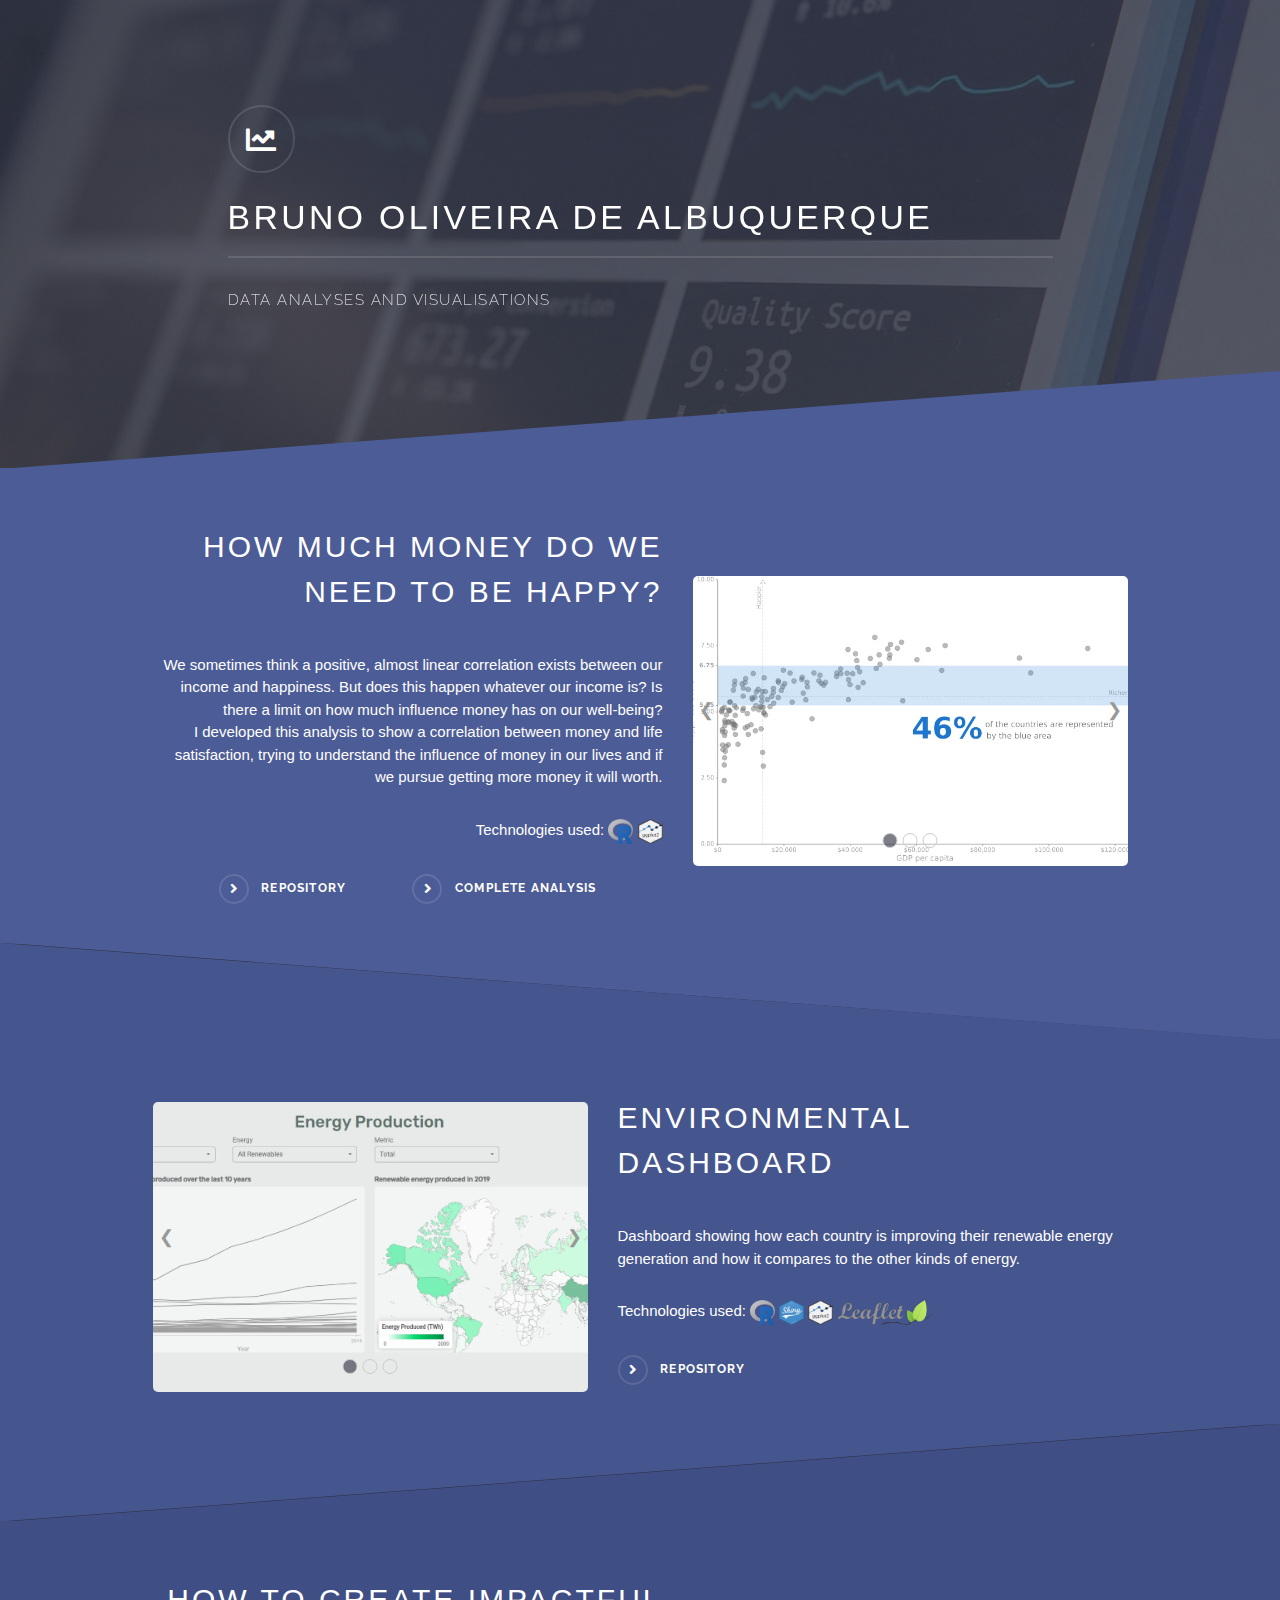
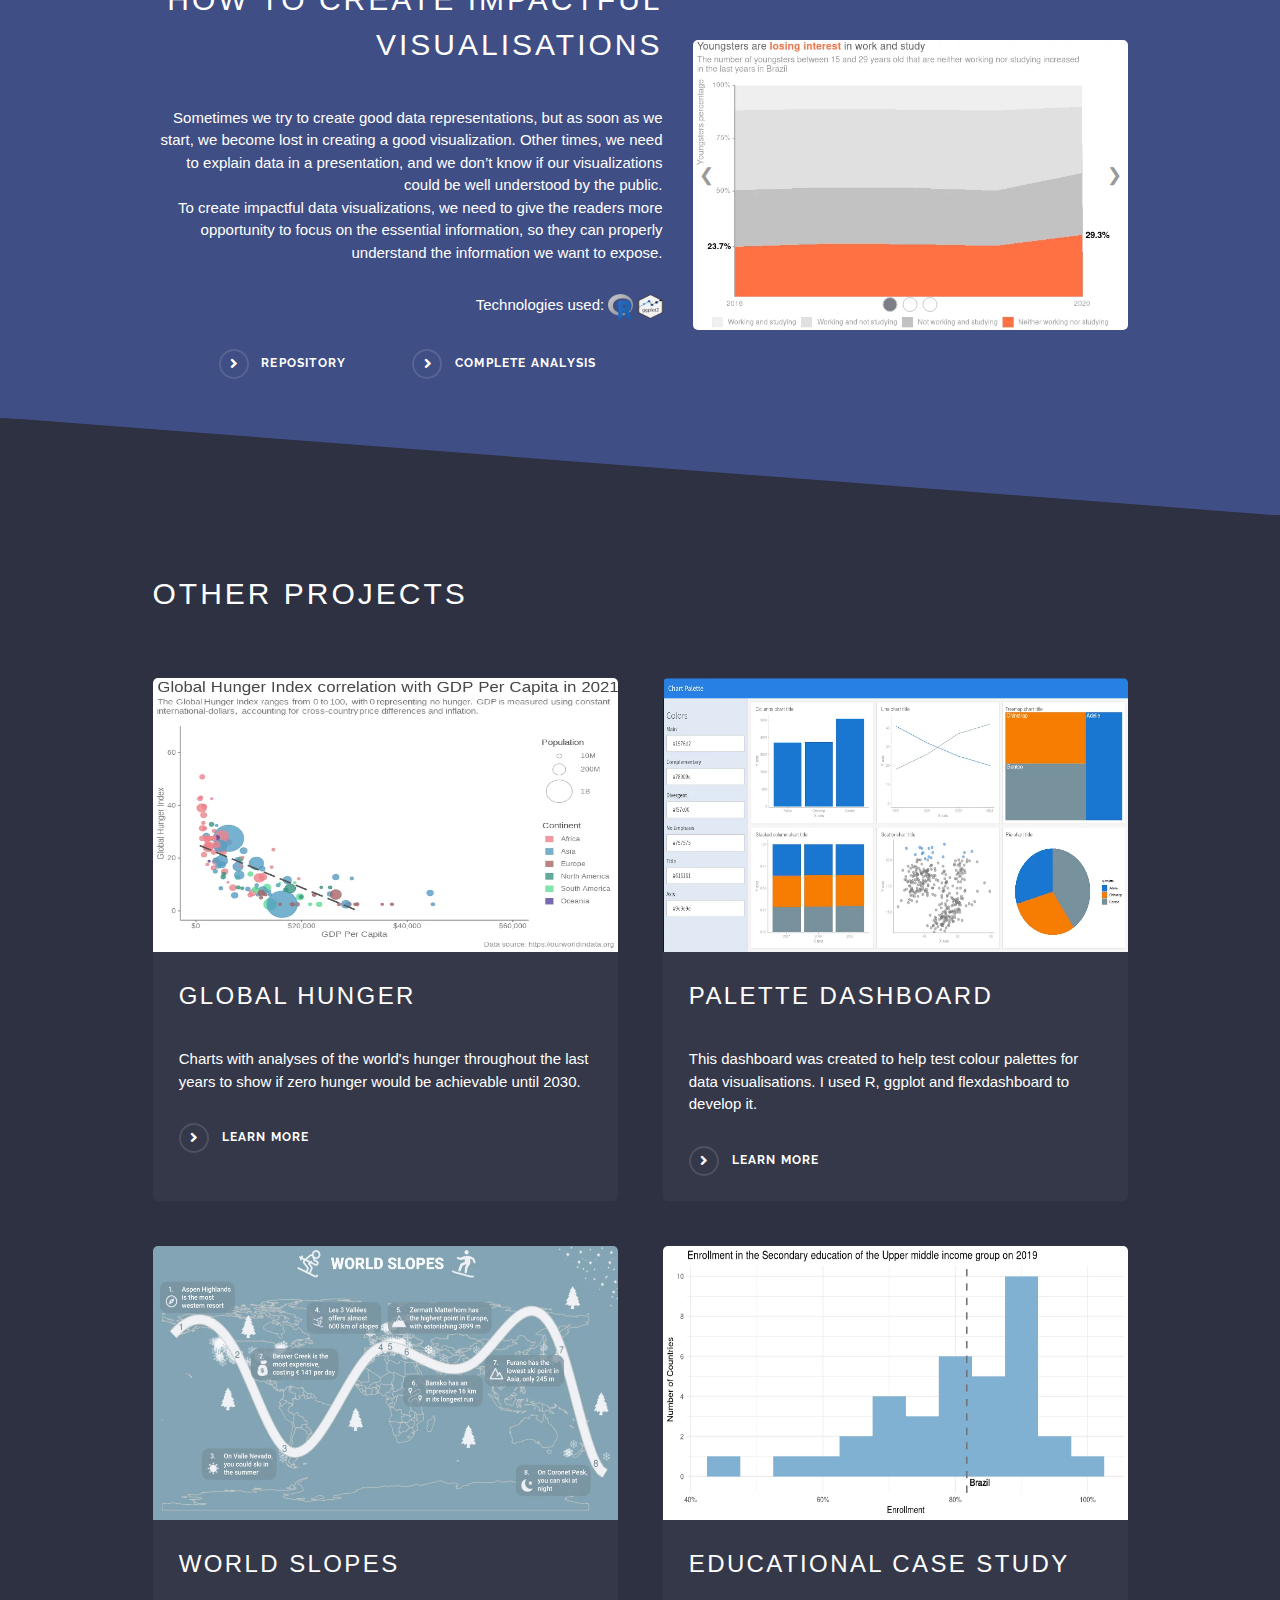
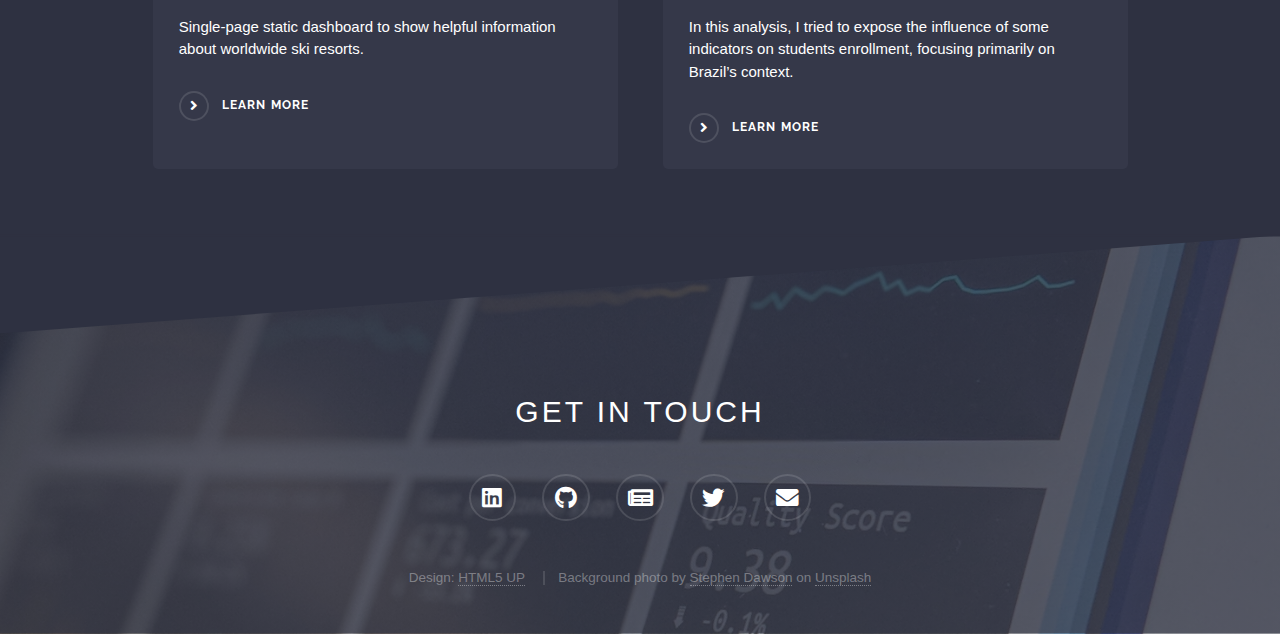
==== commit 7112e7b8: "Improved the responsiveness of the page's images" ====
--- a/index.html
+++ b/index.html
@@ -25,7 +25,7 @@
 						<div class="inner">
 							<div class="logo"><span class="icon solid fa-chart-line"></span></div>
 							<h2>Bruno Oliveira de Albuquerque</h2>
-							<p>Data Analyses Portfolio</a></p>
+							<p>Data Analyses and Visualisations</a></p>
 						</div>
 					</section>
 
--- a/assets/css/main.css
+++ b/assets/css/main.css
@@ -3981,6 +3981,7 @@
 					-webkit-align-items: -webkit-flex-start;
 					-ms-align-items: -ms-flex-start;
 					align-items: flex-start;
+					display: block;
 				}
 
 				.wrapper.spotlight .image {
@@ -3995,10 +3996,6 @@
 		}
 
 		@media screen and (max-width: 480px) {
-
-			.wrapper.spotlight .inner {
-				display: block;
-			}
 
 			.wrapper.spotlight .image {
 				margin: 0 0 1em 0 !important;
--- a/assets/css/carousel.css
+++ b/assets/css/carousel.css
@@ -14,6 +14,7 @@
 
 .carousel {
     width: 90%;
+    max-width: 29em;
     aspect-ratio: 1.5;
 }
 
@@ -63,4 +64,10 @@
 
 .carousel .controls .arrow:hover {
     color: #cccccc !important;
+}
+
+@media screen and (max-width: 736px) {
+    .carousel {
+        margin: auto !important;
+    }
 }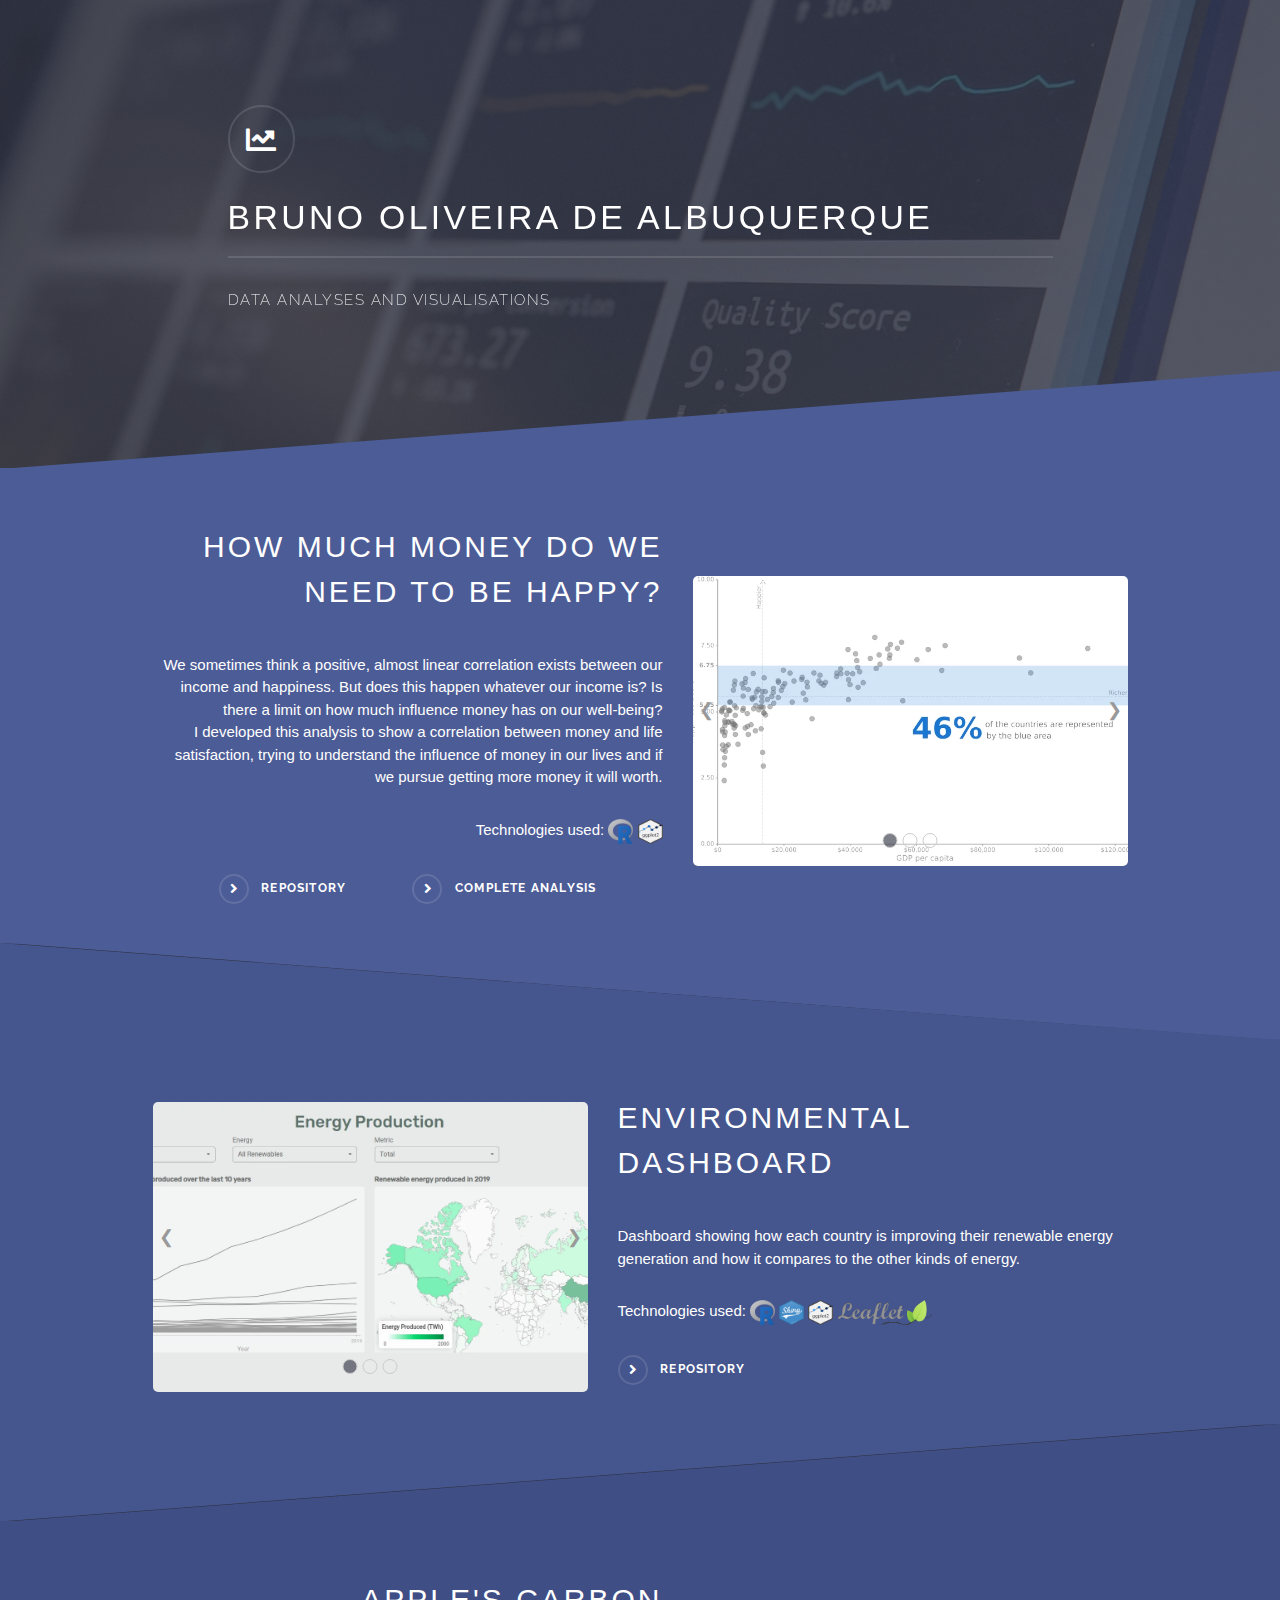
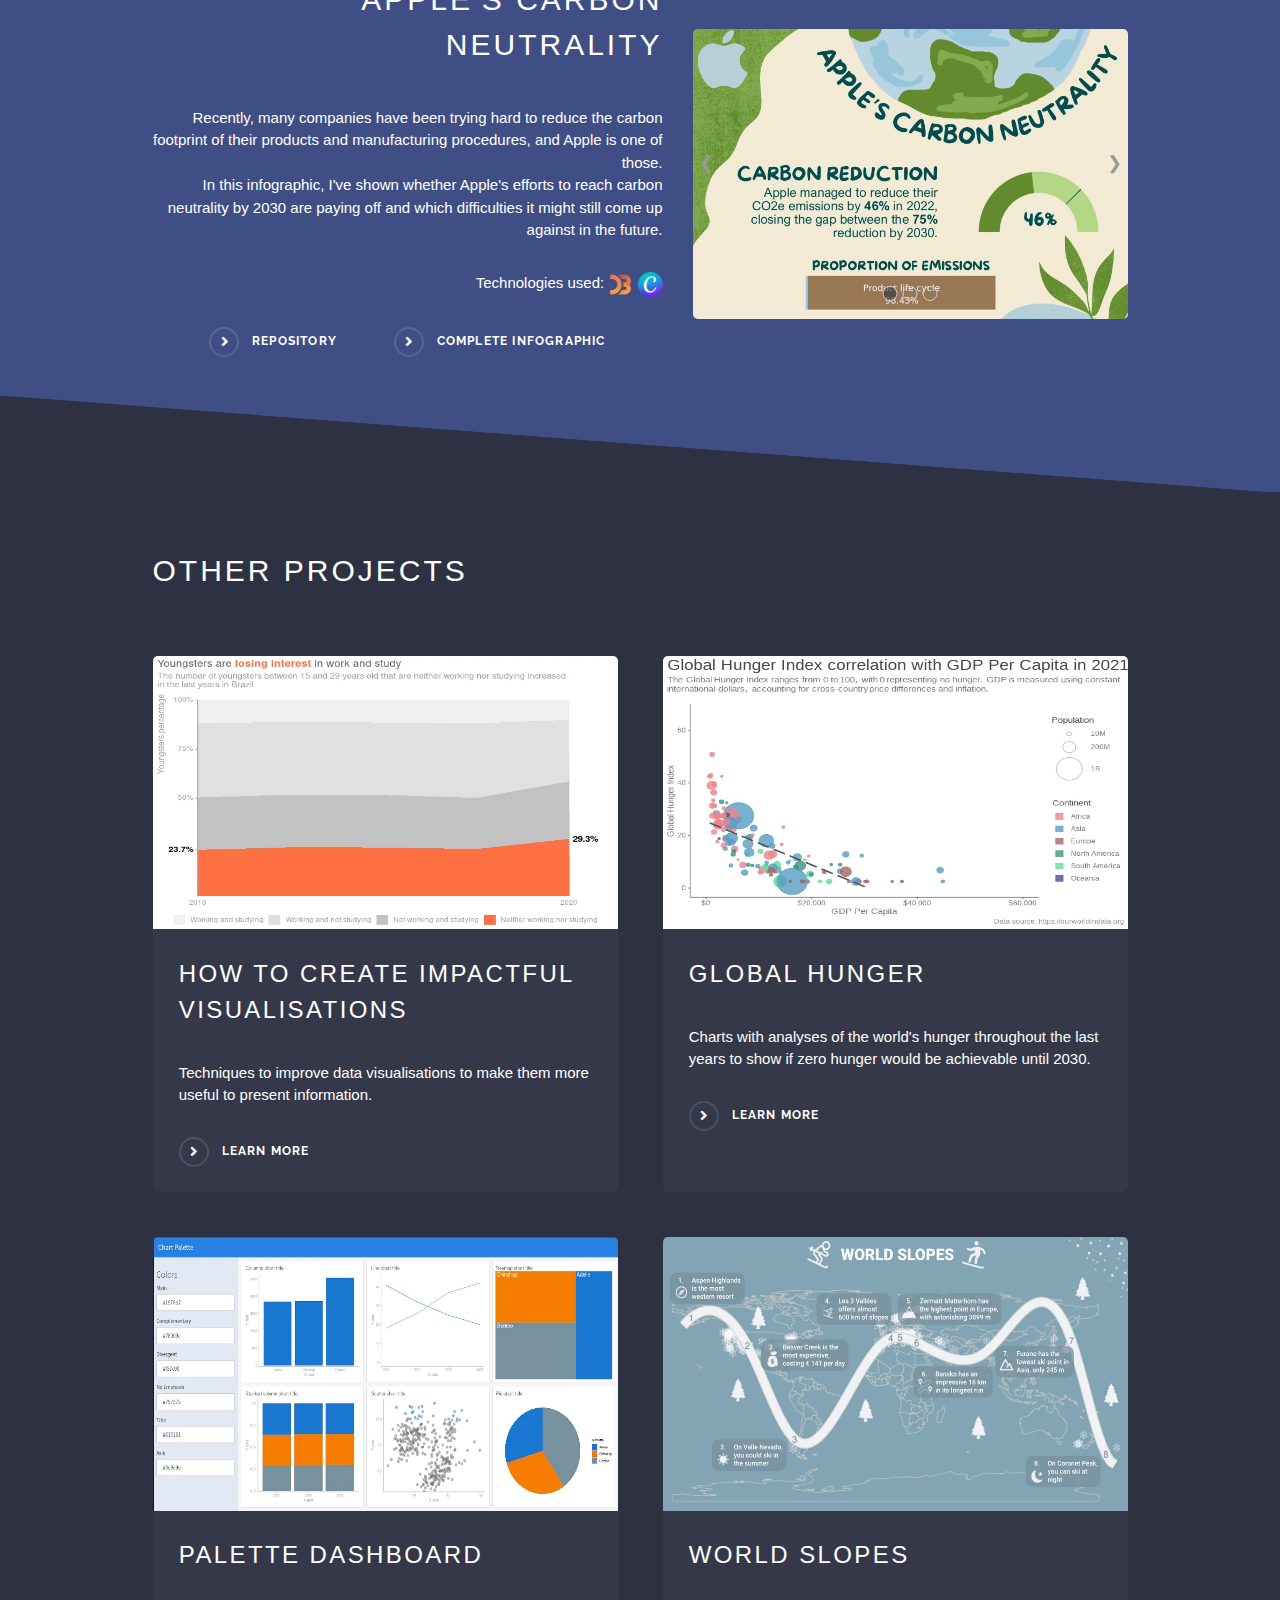
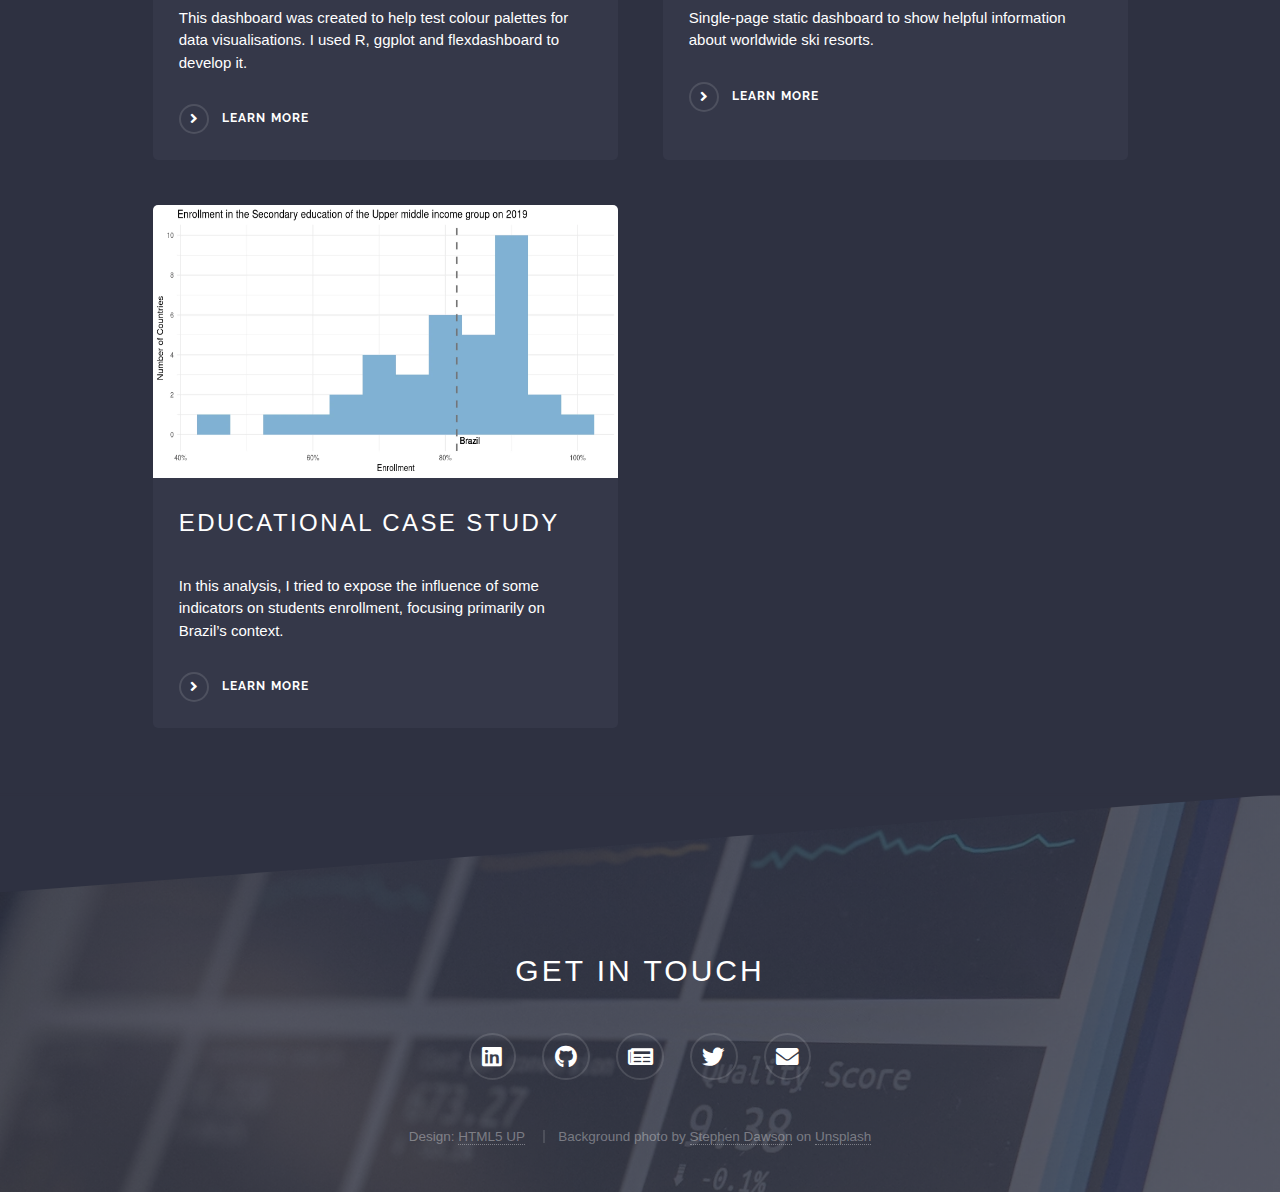
==== commit a31f0d12: "Include Apple's Carbon Neutrality to the portfolio" ====
--- a/index.html
+++ b/index.html
@@ -104,9 +104,9 @@
 							<section id="three" class="wrapper spotlight style3">
 								<div class="inner">
 									<div class="w3-content w3-display-container carousel">
-										<img class="slides proj03" src="images/projects/impactful_visualisations_01.webp">
-										<img class="slides proj03" src="images/projects/impactful_visualisations_02.webp">
-										<img class="slides proj03" src="images/projects/impactful_visualisations_03.webp">
+										<img class="slides proj03" src="images/projects/apple_carbon_neutrality_01.webp">
+										<img class="slides proj03" src="images/projects/apple_carbon_neutrality_02.webp">
+										<img class="slides proj03" src="images/projects/apple_carbon_neutrality_03.webp">
 										<div class="w3-center w3-container w3-section w3-large w3-text-white w3-display-bottommiddle controls">
 										  	<div class="w3-left w3-hover-text-khaki arrow" onclick="plusDivs(-1, 'proj03')">&#10094;</div>
 										  	<div class="dots">
@@ -118,18 +118,18 @@
 										</div>
 									</div>
 									<div class="content">
-										<h2 class="major">How to create impactful visualisations</h2>
+										<h2 class="major">Apple's Carbon Neutrality</h2>
 										<p>
-											Sometimes we try to create good data representations, but as soon as we start, we become lost in creating a good visualization. Other times, we need to explain data in a presentation, and we don’t know if our visualizations could be well understood by the public.
+											Recently, many companies have been trying hard to reduce the carbon footprint of their products and manufacturing procedures, and Apple is one of those.
 											</br>
-											To create impactful data visualizations, we need to give the readers more opportunity to focus on the essential information, so they can properly understand the information we want to expose.</p>
+											In this infographic, I've shown whether Apple's efforts to reach carbon neutrality by 2030 are paying off and which difficulties it might still come up against in the future.</p>
 										<p class="technologies">Technologies used: 
-											<img src="images/logos/r.webp" alt="R logo" />
-											<img src="images/logos/ggplot.webp" alt="ggplot logo" />
+											<img src="images/logos/d3.webp" alt="D3.js logo" />
+											<img src="images/logos/canva.webp" alt="Canva logo" />
 										</p>
 										<div style="display: flex; justify-content: space-evenly;">
-											<a href="https://github.com/boa50/WAYED-challenge" target="_blank" class="special">Repository</a>
-											<a href="https://medium.com/@boa50/how-to-create-impactful-data-visualizations-fa59dbeab062" target="_blank" class="special">Complete Analysis</a>
+											<a href="https://github.com/boa50/maven-environmental-challenge" target="_blank" class="special">Repository</a>
+											<a href="https://github.com/boa50/maven-environmental-challenge/blob/master/infographic.pdf" target="_blank" class="special">Complete Infographic</a>
 										</div>
 									</div>
 								</div>
@@ -140,6 +140,12 @@
 								<div class="inner">
 									<h2 class="major">Other Projects</h2>
 									<section class="features">
+										<article>
+											<a href="images/projects/impactful_visualisations.webp" class="image"><img src="images/projects/impactful_visualisations.webp" alt="" /></a>
+											<h3 class="major">How to create impactful visualisations</h3>
+											<p>Techniques to improve data visualisations to make them more useful to present information.</p>
+											<a href="https://github.com/boa50/WAYED-challenge" target="_blank" class="special">Learn more</a>
+										</article>
 										<article>
 											<a href="images/projects/global_hunger.webp" class="image"><img src="images/projects/global_hunger.webp" alt="" /></a>
 											<h3 class="major">Global Hunger</h3>
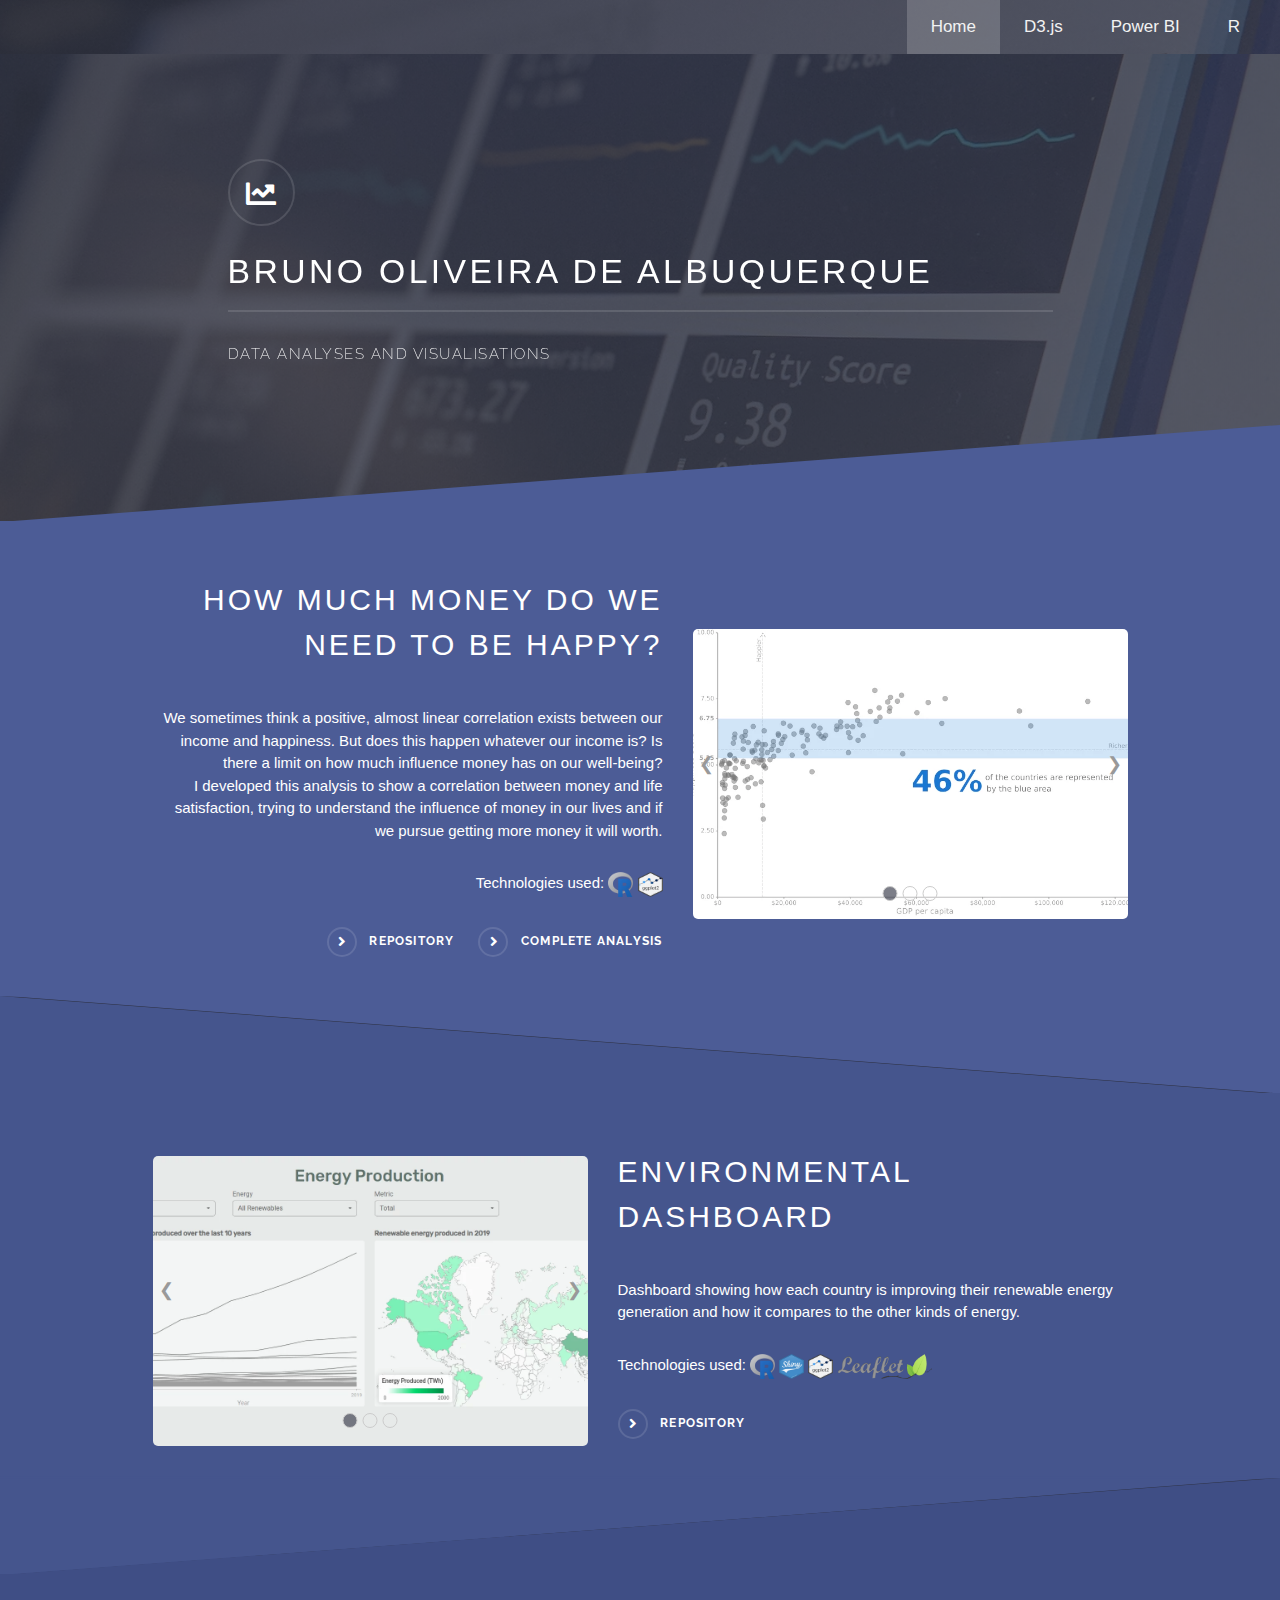
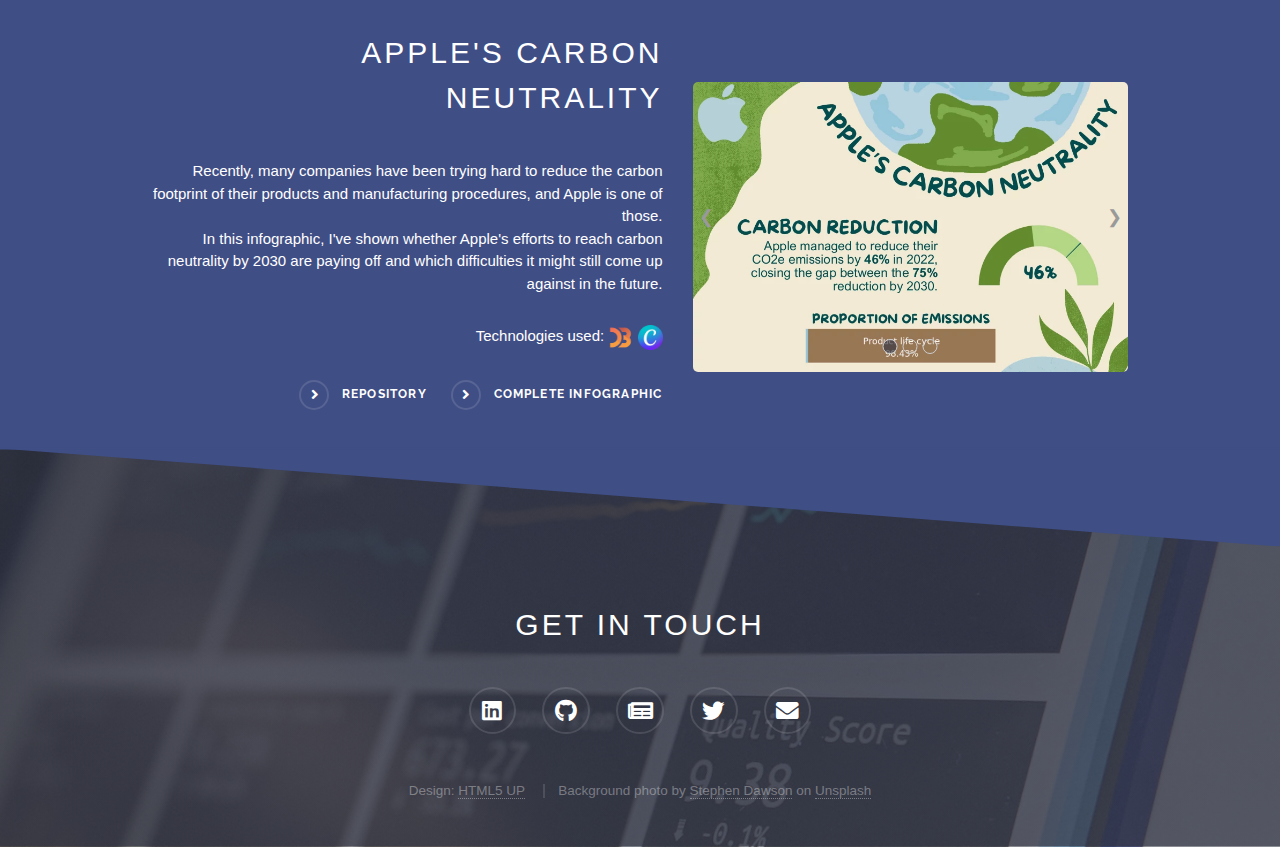
==== commit afc8a71c: "Added the Lego project to the Power BI page" ====
--- a/index.html
+++ b/index.html
@@ -5,223 +5,231 @@
 	Free for personal and commercial use under the CCA 3.0 license (html5up.net/license)
 -->
 <html lang="en_AU">
-	<head>
-		<title>Bruno Albuquerque</title>
-		<meta charset="utf-8" />
-		<meta name="viewport" content="width=device-width, initial-scale=1, user-scalable=no" />
-		<link rel="stylesheet" href="assets/css/main.css" />
-		<link rel="stylesheet" href="assets/css/custom.css" />
-		<link rel="stylesheet" href="assets/css/w3.css" />
-		<link rel="stylesheet" href="assets/css/carousel.css" />
-		<noscript><link rel="stylesheet" href="assets/css/noscript.css" /></noscript>
-	</head>
-	<body class="is-preload">
-
-		<!-- Page Wrapper -->
-			<div id="page-wrapper">
-
-				<!-- Banner -->
-					<section id="banner">
-						<div class="inner">
-							<div class="logo"><span class="icon solid fa-chart-line"></span></div>
-							<h2>Bruno Oliveira de Albuquerque</h2>
-							<p>Data Analyses and Visualisations</a></p>
-						</div>
-					</section>
-
-				<!-- Wrapper -->
-					<section id="wrapper">
-
-						<!-- One -->
-							<section id="one" class="wrapper spotlight style1">
-								<div class="inner">
-									<!-- The carousel was based on https://www.w3schools.com/w3css/tryit.asp?filename=tryw3css_slideshow_dots2 -->
-									<div class="w3-content w3-display-container carousel">
-										<img class="slides proj01" src="images/projects/money_wellbeing_01.webp">
-										<img class="slides proj01" src="images/projects/money_wellbeing_02.webp">
-										<img class="slides proj01" src="images/projects/money_wellbeing_03.webp">
-										<div class="w3-center w3-container w3-section w3-large w3-text-white w3-display-bottommiddle controls">
-										  	<div class="w3-left w3-hover-text-khaki arrow" onclick="plusDivs(-1, 'proj01')">&#10094;</div>
-										  	<div class="dots">
-												<span class="w3-badge demo proj01 w3-border w3-transparent" onclick="currentDiv(1, 'proj01')"></span>
-												<span class="w3-badge demo proj01 w3-border w3-transparent" onclick="currentDiv(2, 'proj01')"></span>
-												<span class="w3-badge demo proj01 w3-border w3-transparent" onclick="currentDiv(3, 'proj01')"></span>
-										  	</div>
-										  	<div class="w3-right w3-hover-text-khaki arrow" onclick="plusDivs(1, 'proj01')">&#10095;</div>
-										</div>
-									</div>
-									<div class="content">
-										<h2 class="major">How much money do we need to be happy?</h2>
-										<p>
-											We sometimes think a positive, almost linear correlation exists between our income and happiness. But does this happen whatever our income is? Is there a limit on how much influence money has on our well-being?
-											</br>
-											I developed this analysis to show a correlation between money and life satisfaction, trying to understand the influence of money in our lives and if we pursue getting more money it will worth.
-										</p>
-										<p class="technologies">Technologies used: 
-											<img src="images/logos/r.webp" alt="R logo" />
-											<img src="images/logos/ggplot.webp" alt="ggplot logo" />
-										</p>
-										<div style="display: flex; justify-content: space-evenly;">
-											<a href="https://github.com/boa50/money-wellbeing" target="_blank" class="special">Repository</a>
-											<a href="https://medium.com/p/b6a70a2d2197" target="_blank" class="special">Complete analysis</a>
-										</div>
-									</div>
-								</div>
-							</section>
-
-						<!-- Two -->
-							<section id="two" class="wrapper alt spotlight style2">
-								<div class="inner">
-									<div class="w3-content w3-display-container carousel">
-										<img class="slides proj02" src="images/projects/environmental_dashboard_01.webp">
-										<img class="slides proj02" src="images/projects/environmental_dashboard_02.webp">
-										<img class="slides proj02" src="images/projects/environmental_dashboard_03.webp">
-										<div class="w3-center w3-container w3-section w3-large w3-text-white w3-display-bottommiddle controls">
-										  	<div class="w3-left w3-hover-text-khaki arrow" onclick="plusDivs(-1, 'proj02')">&#10094;</div>
-										  	<div class="dots">
-												<span class="w3-badge demo proj02 w3-border w3-transparent" onclick="currentDiv(1, 'proj02')"></span>
-												<span class="w3-badge demo proj02 w3-border w3-transparent" onclick="currentDiv(2, 'proj02')"></span>
-												<span class="w3-badge demo proj02 w3-border w3-transparent" onclick="currentDiv(3, 'proj02')"></span>
-										  	</div>
-										  	<div class="w3-right w3-hover-text-khaki arrow" onclick="plusDivs(1, 'proj02')">&#10095;</div>
-										</div>
-									</div>
-									<div class="content">
-										<h2 class="major">Environmental Dashboard</h2>
-										<p>Dashboard showing how each country is improving their renewable energy generation and how it compares to the other kinds of energy.</p>
-										<p class="technologies">Technologies used: 
-											<img src="images/logos/r.webp" alt="R logo" />
-											<img src="images/logos/shiny.webp" alt="Shiny logo" />
-											<img src="images/logos/ggplot.webp" alt="ggplot logo" />
-											<img class="wide-logo" src="images/logos/leaflet.webp" alt="Leaflet logo" />
-										</p>
-										<a href="https://github.com/boa50/environmental-dashboard" target="_blank" class="special">Repository</a>
-									</div>
-								</div>
-							</section>
-
-						<!-- Three -->
-							<section id="three" class="wrapper spotlight style3">
-								<div class="inner">
-									<div class="w3-content w3-display-container carousel">
-										<img class="slides proj03" src="images/projects/apple_carbon_neutrality_01.webp">
-										<img class="slides proj03" src="images/projects/apple_carbon_neutrality_02.webp">
-										<img class="slides proj03" src="images/projects/apple_carbon_neutrality_03.webp">
-										<div class="w3-center w3-container w3-section w3-large w3-text-white w3-display-bottommiddle controls">
-										  	<div class="w3-left w3-hover-text-khaki arrow" onclick="plusDivs(-1, 'proj03')">&#10094;</div>
-										  	<div class="dots">
-												<span class="w3-badge demo proj03 w3-border w3-transparent" onclick="currentDiv(1, 'proj03')"></span>
-												<span class="w3-badge demo proj03 w3-border w3-transparent" onclick="currentDiv(2, 'proj03')"></span>
-												<span class="w3-badge demo proj03 w3-border w3-transparent" onclick="currentDiv(3, 'proj03')"></span>
-										  	</div>
-										  	<div class="w3-right w3-hover-text-khaki arrow" onclick="plusDivs(1, 'proj03')">&#10095;</div>
-										</div>
-									</div>
-									<div class="content">
-										<h2 class="major">Apple's Carbon Neutrality</h2>
-										<p>
-											Recently, many companies have been trying hard to reduce the carbon footprint of their products and manufacturing procedures, and Apple is one of those.
-											</br>
-											In this infographic, I've shown whether Apple's efforts to reach carbon neutrality by 2030 are paying off and which difficulties it might still come up against in the future.</p>
-										<p class="technologies">Technologies used: 
-											<img src="images/logos/d3.webp" alt="D3.js logo" />
-											<img src="images/logos/canva.webp" alt="Canva logo" />
-										</p>
-										<div style="display: flex; justify-content: space-evenly;">
-											<a href="https://github.com/boa50/maven-environmental-challenge" target="_blank" class="special">Repository</a>
-											<a href="https://github.com/boa50/maven-environmental-challenge/blob/master/infographic.pdf" target="_blank" class="special">Complete Infographic</a>
-										</div>
-									</div>
-								</div>
-							</section>
-
-						<!-- Four -->
-							<section id="four" class="wrapper alt style1">
-								<div class="inner">
-									<h2 class="major">Other Projects</h2>
-									<section class="features">
-										<article>
-											<a href="images/projects/impactful_visualisations.webp" class="image"><img src="images/projects/impactful_visualisations.webp" alt="" /></a>
-											<h3 class="major">How to create impactful visualisations</h3>
-											<p>Techniques to improve data visualisations to make them more useful to present information.</p>
-											<a href="https://github.com/boa50/WAYED-challenge" target="_blank" class="special">Learn more</a>
-										</article>
-										<article>
-											<a href="images/projects/global_hunger.webp" class="image"><img src="images/projects/global_hunger.webp" alt="" /></a>
-											<h3 class="major">Global Hunger</h3>
-											<p>Charts with analyses of the world's hunger throughout the last years to show if zero hunger would be achievable until 2030.</p>
-											<a href="https://github.com/boa50/global-hungry" target="_blank" class="special">Learn more</a>
-										</article>
-										<article>
-											<a href="images/projects/palette_dashboard.webp" class="image"><img src="images/projects/palette_dashboard.webp" alt="" /></a>
-											<h3 class="major">Palette Dashboard</h3>
-											<p>This dashboard was created to help test colour palettes for data visualisations. I used R, ggplot and flexdashboard to develop it.</p>
-											<a href="https://github.com/boa50/dashboard-palette" target="_blank" class="special">Learn more</a>
-										</article>
-										<article>
-											<a href="images/projects/world_slopes.webp" class="image"><img src="images/projects/world_slopes.webp" alt="" /></a>
-											<h3 class="major">World Slopes</h3>
-											<p>Single-page static dashboard to show helpful information about worldwide ski resorts.</p>
-											<a href="https://github.com/boa50/slopes-dashboard" target="_blank" class="special">Learn more</a>
-										</article>
-										<article>
-											<a href="images/projects/educational_case_study.webp" class="image"><img src="images/projects/educational_case_study.webp" alt="" /></a>
-											<h3 class="major">Educational Case Study</h3>
-											<p>In this analysis, I tried to expose the influence of some indicators on students enrollment, focusing primarily on Brazil’s context.</p>
-											<a href="https://github.com/boa50/education-case-study" target="_blank" class="special">Learn more</a>
-										</article>
-									</section>
-								</div>
-							</section>
-
-					</section>
-
-				<!-- Footer -->
-					<section id="footer">
-						<div class="inner">
-							<h2 class="major">Get in touch</h2>
-							<ul class="contact">
-								<li>
-									<a class="icon brands fa-linkedin" 
-										target="_blank"
-										href="https://www.linkedin.com/in/brunoalbuquerque50"></a>
-								</li>
-								<li>
-									<a class="icon brands fa-github" 
-										target="_blank"
-										href="https://github.com/boa50"></a>
-								</li>
-								<li>
-									<a class="icon solid fa-newspaper" 
-										target="_blank"
-										href="https://medium.com/@boa50"></a>
-								</li>
-								<li>
-									<a class="icon brands fa-twitter" 
-										target="_blank"
-										href="https://twitter.com/boa5050"></a>
-								</li>
-								<li>
-									<a class="icon solid fa-envelope" 
-										href="mailto:bruno.albuquerque50@gmail.com"></a>
-								</li>
-							</ul>
-							<ul class="copyright">	
-								<li>Design: <a href="http://html5up.net">HTML5 UP</a></li>
-								<li>Background photo by <a href="https://unsplash.com/pt-br/@dawson2406?utm_source=unsplash&utm_medium=referral&utm_content=creditCopyText">Stephen Dawson</a> on <a href="https://unsplash.com/photos/qwtCeJ5cLYs?utm_source=unsplash&utm_medium=referral&utm_content=creditCopyText">Unsplash</a></li>
-							</ul>
-						</div>
-					</section>
-
+
+<head>
+	<title>Bruno Albuquerque</title>
+	<meta charset="utf-8" />
+	<meta name="viewport" content="width=device-width, initial-scale=1, user-scalable=no" />
+	<link rel="stylesheet" href="assets/css/main.css" />
+	<link rel="stylesheet" href="assets/css/custom.css" />
+	<link rel="stylesheet" href="assets/css/w3.css" />
+	<link rel="stylesheet" href="assets/css/carousel.css" />
+	<link rel="stylesheet" href="assets/css/topnav.css" />
+	<noscript>
+		<link rel="stylesheet" href="assets/css/noscript.css" />
+	</noscript>
+</head>
+
+<body class="is-preload">
+
+	<div class="topnav" id="myTopnav">
+		<div class="topnav-group">
+			<a href="index.html" class="active">Home</a>
+			<a href="d3.html">D3.js</a>
+			<a href="powerbi.html">Power BI</a>
+			<a href="r.html">R</a>
+		</div>
+		<a href="javascript:void(0);" class="icon" onclick="navControl()">
+			<i class="fa fa-bars"></i>
+		</a>
+	</div>
+
+	<!-- Page Wrapper -->
+	<div id="page-wrapper">
+
+		<!-- Banner -->
+		<section id="banner">
+			<div class="inner">
+				<div class="logo"><span class="icon solid fa-chart-line"></span></div>
+				<h2>Bruno Oliveira de Albuquerque</h2>
+				<p>Data Analyses and Visualisations</a></p>
 			</div>
-
-		<!-- Scripts -->
-			<script src="assets/js/jquery.min.js"></script>
-			<script src="assets/js/jquery.scrollex.min.js"></script>
-			<script src="assets/js/browser.min.js"></script>
-			<script src="assets/js/breakpoints.min.js"></script>
-			<script src="assets/js/util.js"></script>
-			<script src="assets/js/main.js"></script>
-			<script src="assets/js/carousel.js"></script>
-	</body>
+		</section>
+
+		<!-- Wrapper -->
+		<section id="wrapper">
+
+			<!-- One -->
+			<section id="one" class="wrapper spotlight style1">
+				<div class="inner">
+					<!-- The carousel was based on https://www.w3schools.com/w3css/tryit.asp?filename=tryw3css_slideshow_dots2 -->
+					<div class="w3-content w3-display-container carousel">
+						<img class="slides proj01" src="images/projects/money_wellbeing_01.webp">
+						<img class="slides proj01" src="images/projects/money_wellbeing_02.webp">
+						<img class="slides proj01" src="images/projects/money_wellbeing_03.webp">
+						<div
+							class="w3-center w3-container w3-section w3-large w3-text-white w3-display-bottommiddle controls">
+							<div class="w3-left w3-hover-text-khaki arrow" onclick="plusDivs(-1, 'proj01')">&#10094;
+							</div>
+							<div class="dots">
+								<span class="w3-badge demo proj01 w3-border w3-transparent"
+									onclick="currentDiv(1, 'proj01')"></span>
+								<span class="w3-badge demo proj01 w3-border w3-transparent"
+									onclick="currentDiv(2, 'proj01')"></span>
+								<span class="w3-badge demo proj01 w3-border w3-transparent"
+									onclick="currentDiv(3, 'proj01')"></span>
+							</div>
+							<div class="w3-right w3-hover-text-khaki arrow" onclick="plusDivs(1, 'proj01')">&#10095;
+							</div>
+						</div>
+					</div>
+					<div class="content">
+						<h2 class="major">How much money do we need to be happy?</h2>
+						<p>
+							We sometimes think a positive, almost linear correlation exists between our income and
+							happiness. But does this happen whatever our income is? Is there a limit on how much
+							influence money has on our well-being?
+							</br>
+							I developed this analysis to show a correlation between money and life satisfaction, trying
+							to understand the influence of money in our lives and if we pursue getting more money it
+							will worth.
+						</p>
+						<p class="technologies">Technologies used:
+							<img src="images/logos/r.webp" alt="R logo" />
+							<img src="images/logos/ggplot.webp" alt="ggplot logo" />
+						</p>
+						<div style="display: flex; justify-content: end; gap: 24px;">
+							<a href="https://github.com/boa50/money-wellbeing" target="_blank"
+								class="special">Repository</a>
+							<a href="https://medium.com/p/b6a70a2d2197" target="_blank" class="special">Complete
+								analysis</a>
+						</div>
+					</div>
+				</div>
+			</section>
+
+			<!-- Two -->
+			<section id="two" class="wrapper alt spotlight style2">
+				<div class="inner">
+					<div class="w3-content w3-display-container carousel">
+						<img class="slides proj02" src="images/projects/environmental_dashboard_01.webp">
+						<img class="slides proj02" src="images/projects/environmental_dashboard_02.webp">
+						<img class="slides proj02" src="images/projects/environmental_dashboard_03.webp">
+						<div
+							class="w3-center w3-container w3-section w3-large w3-text-white w3-display-bottommiddle controls">
+							<div class="w3-left w3-hover-text-khaki arrow" onclick="plusDivs(-1, 'proj02')">&#10094;
+							</div>
+							<div class="dots">
+								<span class="w3-badge demo proj02 w3-border w3-transparent"
+									onclick="currentDiv(1, 'proj02')"></span>
+								<span class="w3-badge demo proj02 w3-border w3-transparent"
+									onclick="currentDiv(2, 'proj02')"></span>
+								<span class="w3-badge demo proj02 w3-border w3-transparent"
+									onclick="currentDiv(3, 'proj02')"></span>
+							</div>
+							<div class="w3-right w3-hover-text-khaki arrow" onclick="plusDivs(1, 'proj02')">&#10095;
+							</div>
+						</div>
+					</div>
+					<div class="content">
+						<h2 class="major">Environmental Dashboard</h2>
+						<p>Dashboard showing how each country is improving their renewable energy generation and how it
+							compares to the other kinds of energy.</p>
+						<p class="technologies">Technologies used:
+							<img src="images/logos/r.webp" alt="R logo" />
+							<img src="images/logos/shiny.webp" alt="Shiny logo" />
+							<img src="images/logos/ggplot.webp" alt="ggplot logo" />
+							<img class="wide-logo" src="images/logos/leaflet.webp" alt="Leaflet logo" />
+						</p>
+						<div style="display: flex; justify-content: start; gap: 24px;">
+							<a href="https://github.com/boa50/environmental-dashboard" target="_blank"
+								class="special">Repository</a>
+						</div>
+					</div>
+				</div>
+			</section>
+
+			<!-- Three -->
+			<section id="three" class="wrapper spotlight style3">
+				<div class="inner">
+					<div class="w3-content w3-display-container carousel">
+						<img class="slides proj03" src="images/projects/apple_carbon_neutrality_01.webp">
+						<img class="slides proj03" src="images/projects/apple_carbon_neutrality_02.webp">
+						<img class="slides proj03" src="images/projects/apple_carbon_neutrality_03.webp">
+						<div
+							class="w3-center w3-container w3-section w3-large w3-text-white w3-display-bottommiddle controls">
+							<div class="w3-left w3-hover-text-khaki arrow" onclick="plusDivs(-1, 'proj03')">&#10094;
+							</div>
+							<div class="dots">
+								<span class="w3-badge demo proj03 w3-border w3-transparent"
+									onclick="currentDiv(1, 'proj03')"></span>
+								<span class="w3-badge demo proj03 w3-border w3-transparent"
+									onclick="currentDiv(2, 'proj03')"></span>
+								<span class="w3-badge demo proj03 w3-border w3-transparent"
+									onclick="currentDiv(3, 'proj03')"></span>
+							</div>
+							<div class="w3-right w3-hover-text-khaki arrow" onclick="plusDivs(1, 'proj03')">&#10095;
+							</div>
+						</div>
+					</div>
+					<div class="content">
+						<h2 class="major">Apple's Carbon Neutrality</h2>
+						<p>
+							Recently, many companies have been trying hard to reduce the carbon footprint of their
+							products and manufacturing procedures, and Apple is one of those.
+							</br>
+							In this infographic, I've shown whether Apple's efforts to reach carbon neutrality by 2030
+							are paying off and which difficulties it might still come up against in the future.</p>
+						<p class="technologies">Technologies used:
+							<img src="images/logos/d3.webp" alt="D3.js logo" />
+							<img src="images/logos/canva.webp" alt="Canva logo" />
+						</p>
+						<div style="display: flex; justify-content: end; gap: 24px;">
+							<a href="https://github.com/boa50/maven-environmental-challenge" target="_blank"
+								class="special">Repository</a>
+							<a href="https://github.com/boa50/maven-environmental-challenge/blob/master/infographic.pdf"
+								target="_blank" class="special">Complete Infographic</a>
+						</div>
+					</div>
+				</div>
+			</section>
+
+		</section>
+
+		<!-- Footer -->
+		<section id="footer">
+			<div class="inner">
+				<h2 class="major">Get in touch</h2>
+				<ul class="contact">
+					<li>
+						<a class="icon brands fa-linkedin" target="_blank"
+							href="https://www.linkedin.com/in/brunoalbuquerque50"></a>
+					</li>
+					<li>
+						<a class="icon brands fa-github" target="_blank" href="https://github.com/boa50"></a>
+					</li>
+					<li>
+						<a class="icon solid fa-newspaper" target="_blank" href="https://medium.com/@boa50"></a>
+					</li>
+					<li>
+						<a class="icon brands fa-twitter" target="_blank" href="https://twitter.com/boa5050"></a>
+					</li>
+					<li>
+						<a class="icon solid fa-envelope" href="mailto:bruno.albuquerque50@gmail.com"></a>
+					</li>
+				</ul>
+				<ul class="copyright">
+					<li>Design: <a href="http://html5up.net">HTML5 UP</a></li>
+					<li>Background photo by <a
+							href="https://unsplash.com/pt-br/@dawson2406?utm_source=unsplash&utm_medium=referral&utm_content=creditCopyText">Stephen
+							Dawson</a> on <a
+							href="https://unsplash.com/photos/qwtCeJ5cLYs?utm_source=unsplash&utm_medium=referral&utm_content=creditCopyText">Unsplash</a>
+					</li>
+				</ul>
+			</div>
+		</section>
+
+	</div>
+
+	<!-- Scripts -->
+	<script src="assets/js/jquery.min.js"></script>
+	<script src="assets/js/jquery.scrollex.min.js"></script>
+	<script src="assets/js/browser.min.js"></script>
+	<script src="assets/js/breakpoints.min.js"></script>
+	<script src="assets/js/util.js"></script>
+	<script src="assets/js/main.js"></script>
+	<script src="assets/js/carousel.js"></script>
+	<script src="assets/js/custom.js"></script>
+</body>
+
 </html>--- a/assets/css/custom.css
+++ b/assets/css/custom.css
@@ -9,4 +9,20 @@
 
 ul.contact li a:hover {
     background-color: #FFFFFF0F;
+}
+
+.logo img {
+    height: 4.5em;
+}
+
+#banner.no-transition .logo {
+    transition: none;
+}
+
+#banner.no-transition h2 {
+    transition: none;
+}
+
+#banner.no-transition p {
+    transition: none;
 }--- a/assets/css/topnav.css
+++ b/assets/css/topnav.css
@@ -0,0 +1,71 @@
+.topnav {
+    overflow: hidden;
+    background-color: transparent;
+}
+
+.topnav-group {
+    display: flex;
+    justify-content: end;
+    padding-right: 16px;
+}
+
+.topnav a {
+    float: left;
+    display: block;
+    color: #f2f2f2;
+    text-align: center;
+    padding: 14px 24px;
+    text-decoration: none;
+    font-size: 17px;
+    border: none;
+}
+
+.topnav a:hover {
+    background-color: #FFFFFF0F;
+}
+
+.topnav a.active {
+    background-color: #FFFFFF2F;
+}
+
+.topnav .icon {
+    display: none;
+}
+
+@media screen and (max-width: 600px) {
+    .topnav {
+        background-color: #333;
+    }
+
+    .topnav-group {
+        display: block;
+        padding-right: 0;
+    }
+
+    .topnav a:not(:first-child) {
+        display: none;
+    }
+
+    .topnav a.icon {
+        float: right;
+        display: block;
+    }
+}
+
+@media screen and (max-width: 600px) {
+    .topnav.responsive {
+        position: relative;
+    }
+
+    .topnav.responsive .icon {
+        position: absolute;
+        right: 0;
+        top: 0;
+    }
+
+    .topnav.responsive a {
+        float: none;
+        display: block;
+        text-align: left;
+    }
+}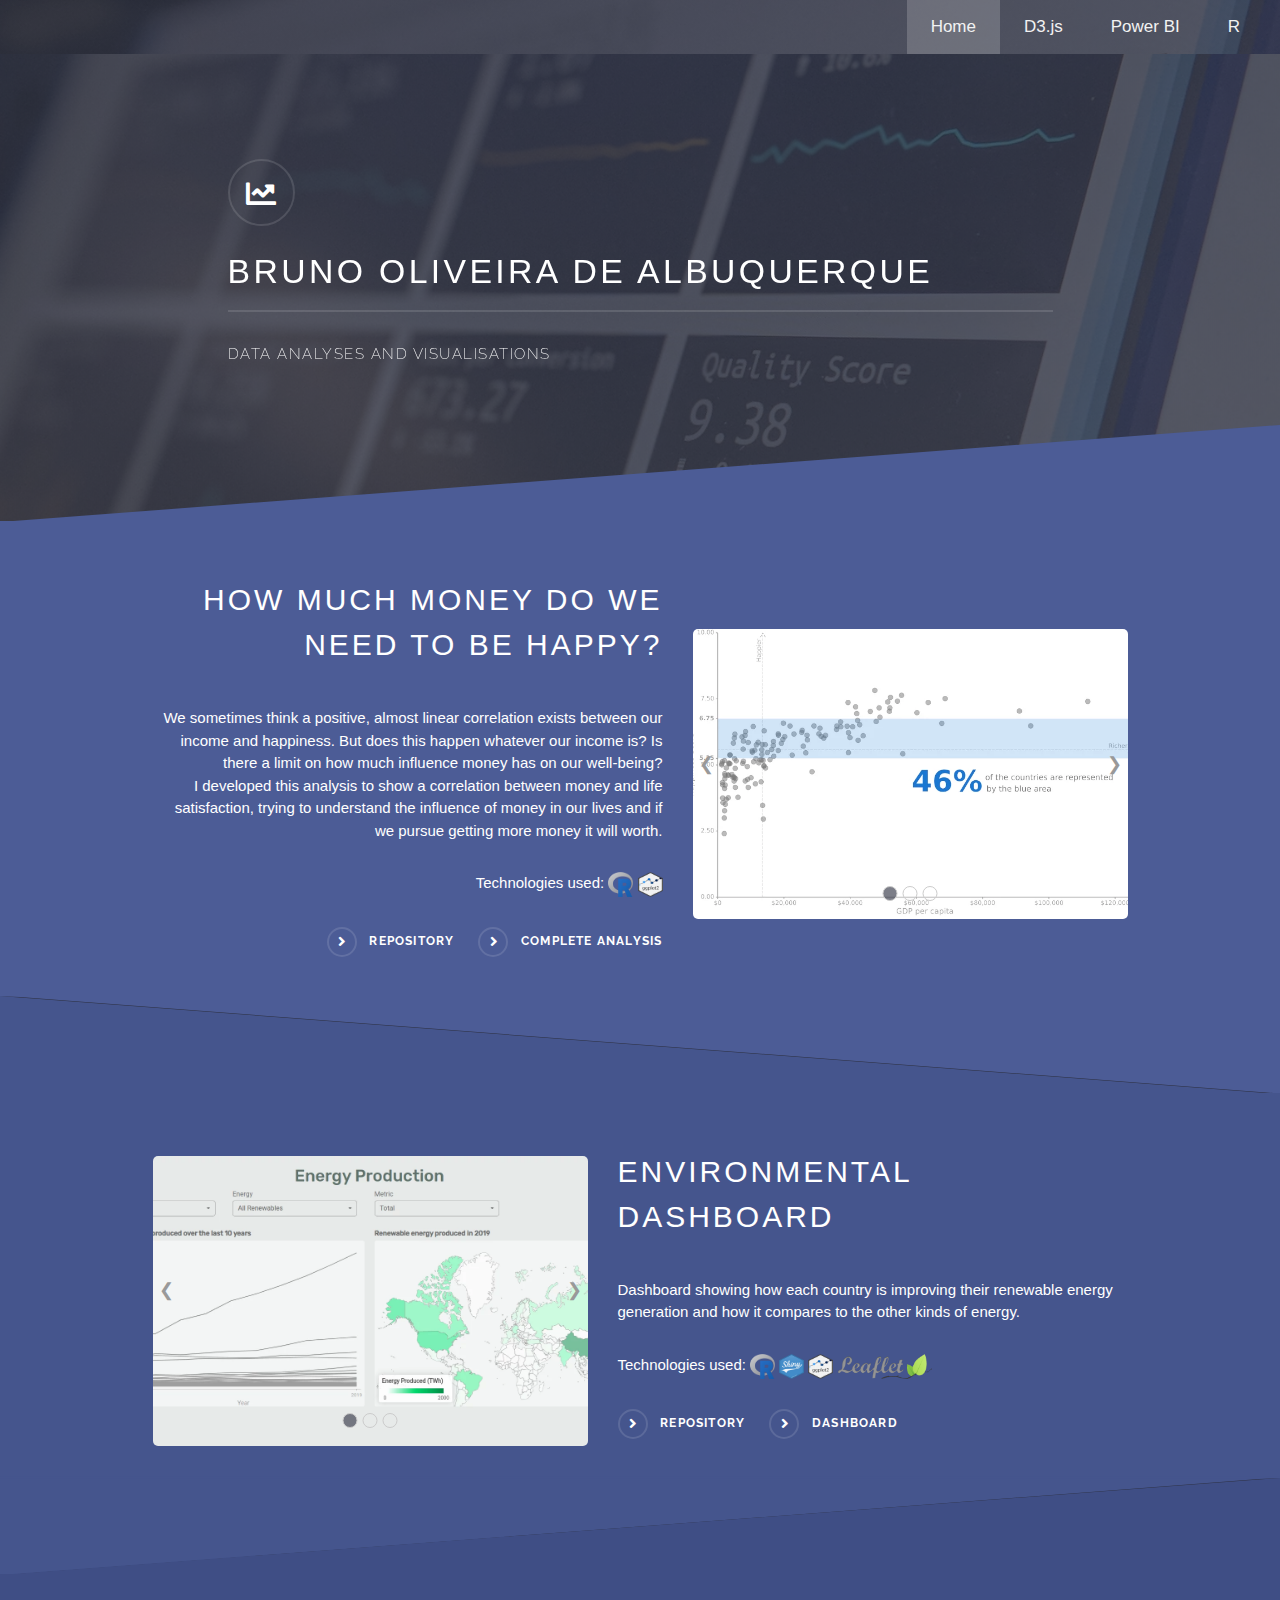
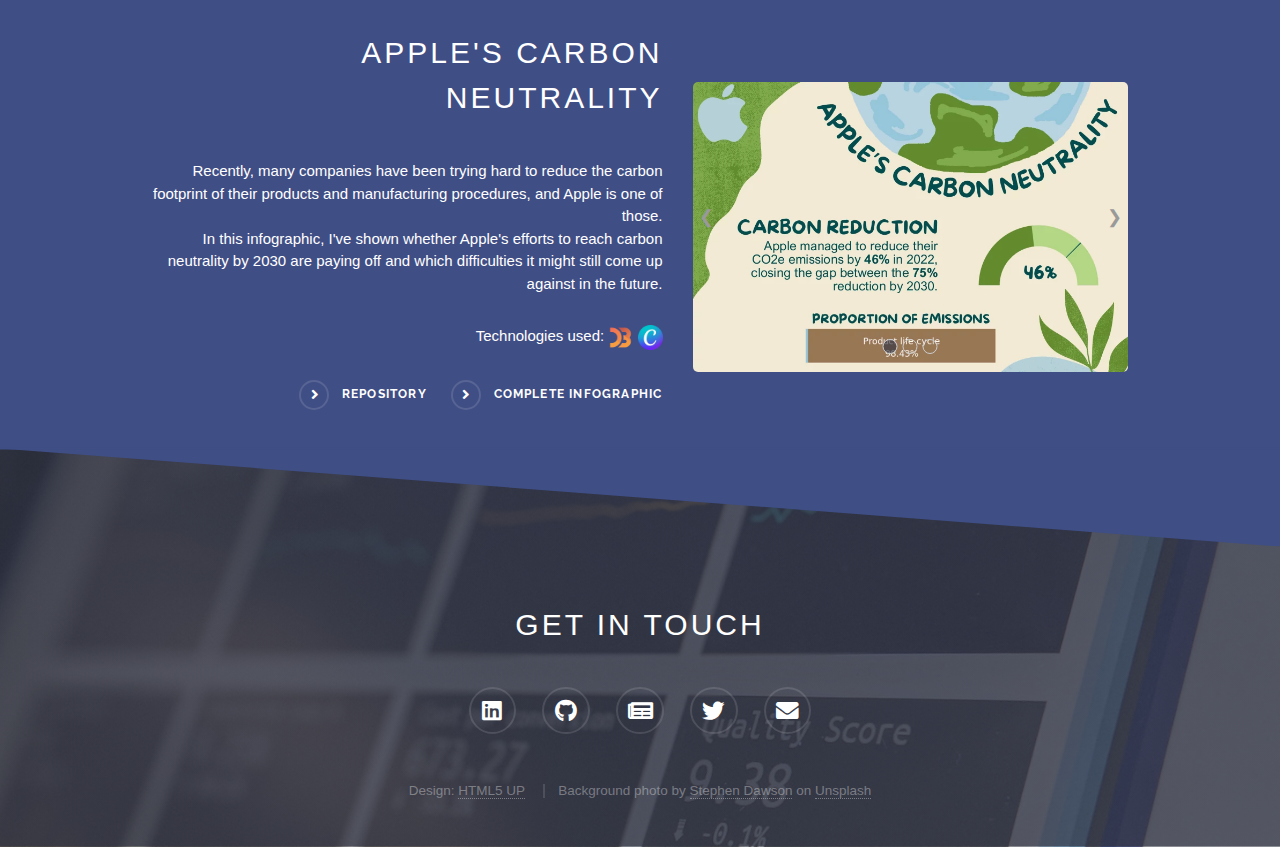
==== commit c71d7992: "Reorganized R page" ====
--- a/index.html
+++ b/index.html
@@ -54,9 +54,9 @@
 				<div class="inner">
 					<!-- The carousel was based on https://www.w3schools.com/w3css/tryit.asp?filename=tryw3css_slideshow_dots2 -->
 					<div class="w3-content w3-display-container carousel">
-						<img class="slides proj01" src="images/projects/money_wellbeing_01.webp">
-						<img class="slides proj01" src="images/projects/money_wellbeing_02.webp">
-						<img class="slides proj01" src="images/projects/money_wellbeing_03.webp">
+						<img class="slides proj01" src="images/projects/r/money_wellbeing_01.webp">
+						<img class="slides proj01" src="images/projects/r/money_wellbeing_02.webp">
+						<img class="slides proj01" src="images/projects/r/money_wellbeing_03.webp">
 						<div
 							class="w3-center w3-container w3-section w3-large w3-text-white w3-display-bottommiddle controls">
 							<div class="w3-left w3-hover-text-khaki arrow" onclick="plusDivs(-1, 'proj01')">&#10094;
@@ -102,9 +102,9 @@
 			<section id="two" class="wrapper alt spotlight style2">
 				<div class="inner">
 					<div class="w3-content w3-display-container carousel">
-						<img class="slides proj02" src="images/projects/environmental_dashboard_01.webp">
-						<img class="slides proj02" src="images/projects/environmental_dashboard_02.webp">
-						<img class="slides proj02" src="images/projects/environmental_dashboard_03.webp">
+						<img class="slides proj02" src="images/projects/r/environmental_dashboard_01.webp">
+						<img class="slides proj02" src="images/projects/r/environmental_dashboard_02.webp">
+						<img class="slides proj02" src="images/projects/r/environmental_dashboard_03.webp">
 						<div
 							class="w3-center w3-container w3-section w3-large w3-text-white w3-display-bottommiddle controls">
 							<div class="w3-left w3-hover-text-khaki arrow" onclick="plusDivs(-1, 'proj02')">&#10094;
@@ -134,6 +134,8 @@
 						<div style="display: flex; justify-content: start; gap: 24px;">
 							<a href="https://github.com/boa50/environmental-dashboard" target="_blank"
 								class="special">Repository</a>
+							<a href="https://boa50.shinyapps.io/environmental-dashboard" target="_blank"
+								class="special">Dashboard</a>
 						</div>
 					</div>
 				</div>
@@ -143,9 +145,9 @@
 			<section id="three" class="wrapper spotlight style3">
 				<div class="inner">
 					<div class="w3-content w3-display-container carousel">
-						<img class="slides proj03" src="images/projects/apple_carbon_neutrality_01.webp">
-						<img class="slides proj03" src="images/projects/apple_carbon_neutrality_02.webp">
-						<img class="slides proj03" src="images/projects/apple_carbon_neutrality_03.webp">
+						<img class="slides proj03" src="images/projects/d3/apple_carbon_neutrality_01.webp">
+						<img class="slides proj03" src="images/projects/d3/apple_carbon_neutrality_02.webp">
+						<img class="slides proj03" src="images/projects/d3/apple_carbon_neutrality_03.webp">
 						<div
 							class="w3-center w3-container w3-section w3-large w3-text-white w3-display-bottommiddle controls">
 							<div class="w3-left w3-hover-text-khaki arrow" onclick="plusDivs(-1, 'proj03')">&#10094;
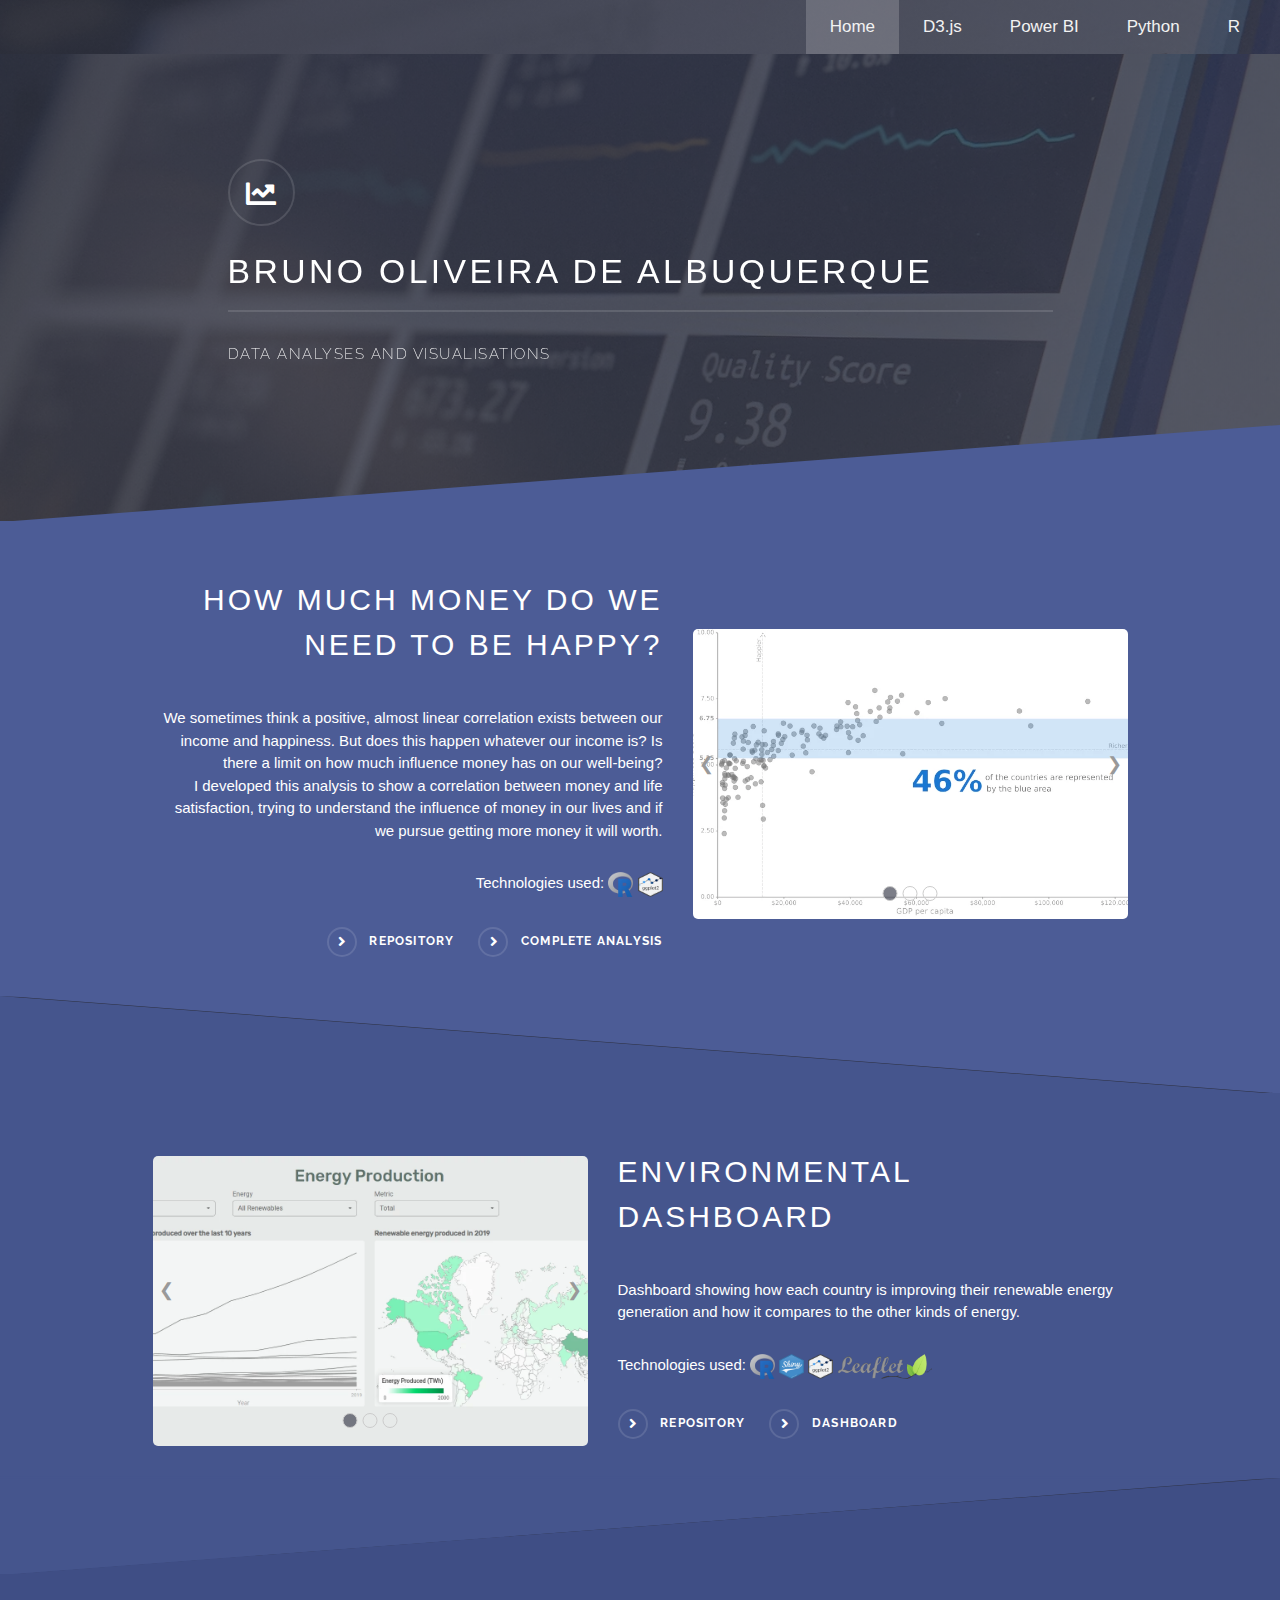
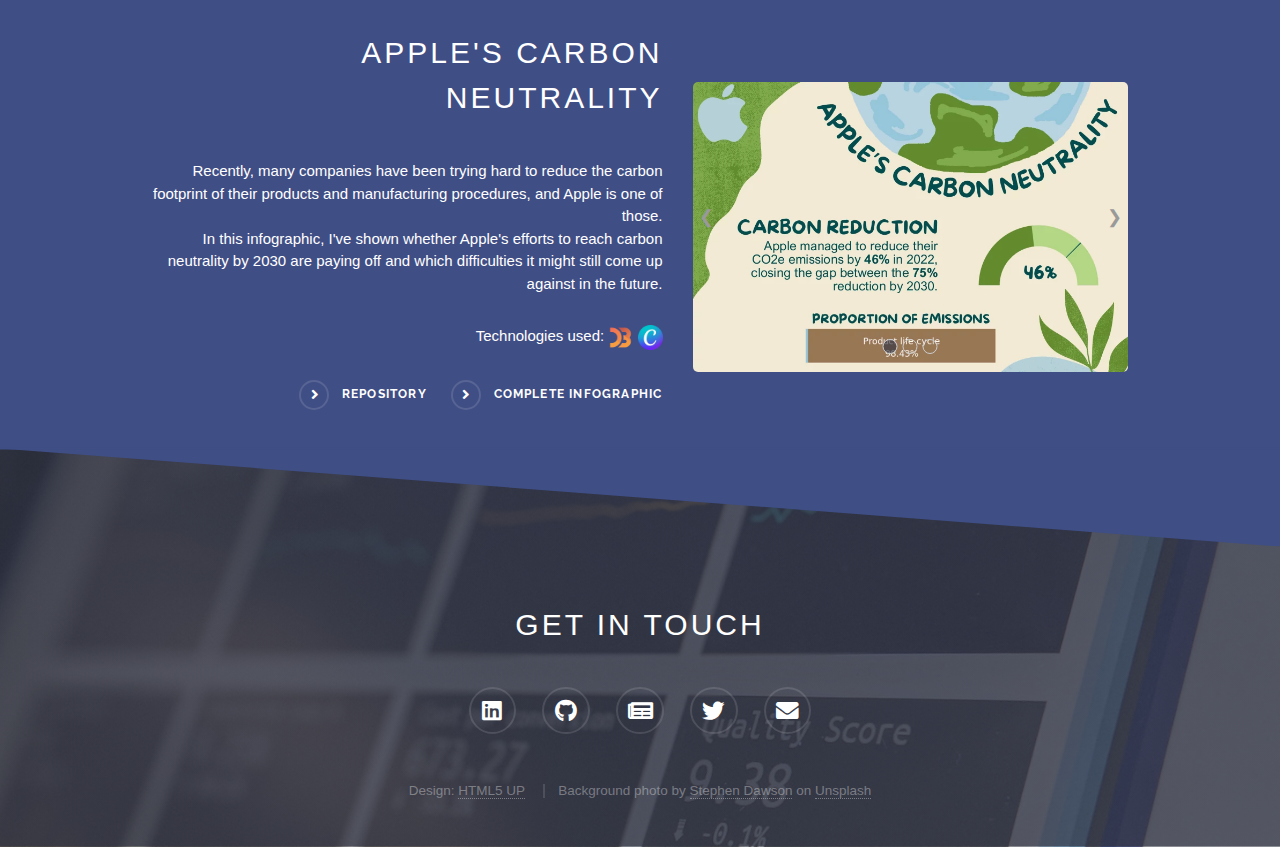
==== commit eb85e72f: "Added the table or not project to the python tab" ====
--- a/index.html
+++ b/index.html
@@ -27,6 +27,7 @@
 			<a href="index.html" class="active">Home</a>
 			<a href="d3.html">D3.js</a>
 			<a href="powerbi.html">Power BI</a>
+			<a href="python.html">Python</a>
 			<a href="r.html">R</a>
 		</div>
 		<a href="javascript:void(0);" class="icon" onclick="navControl()">
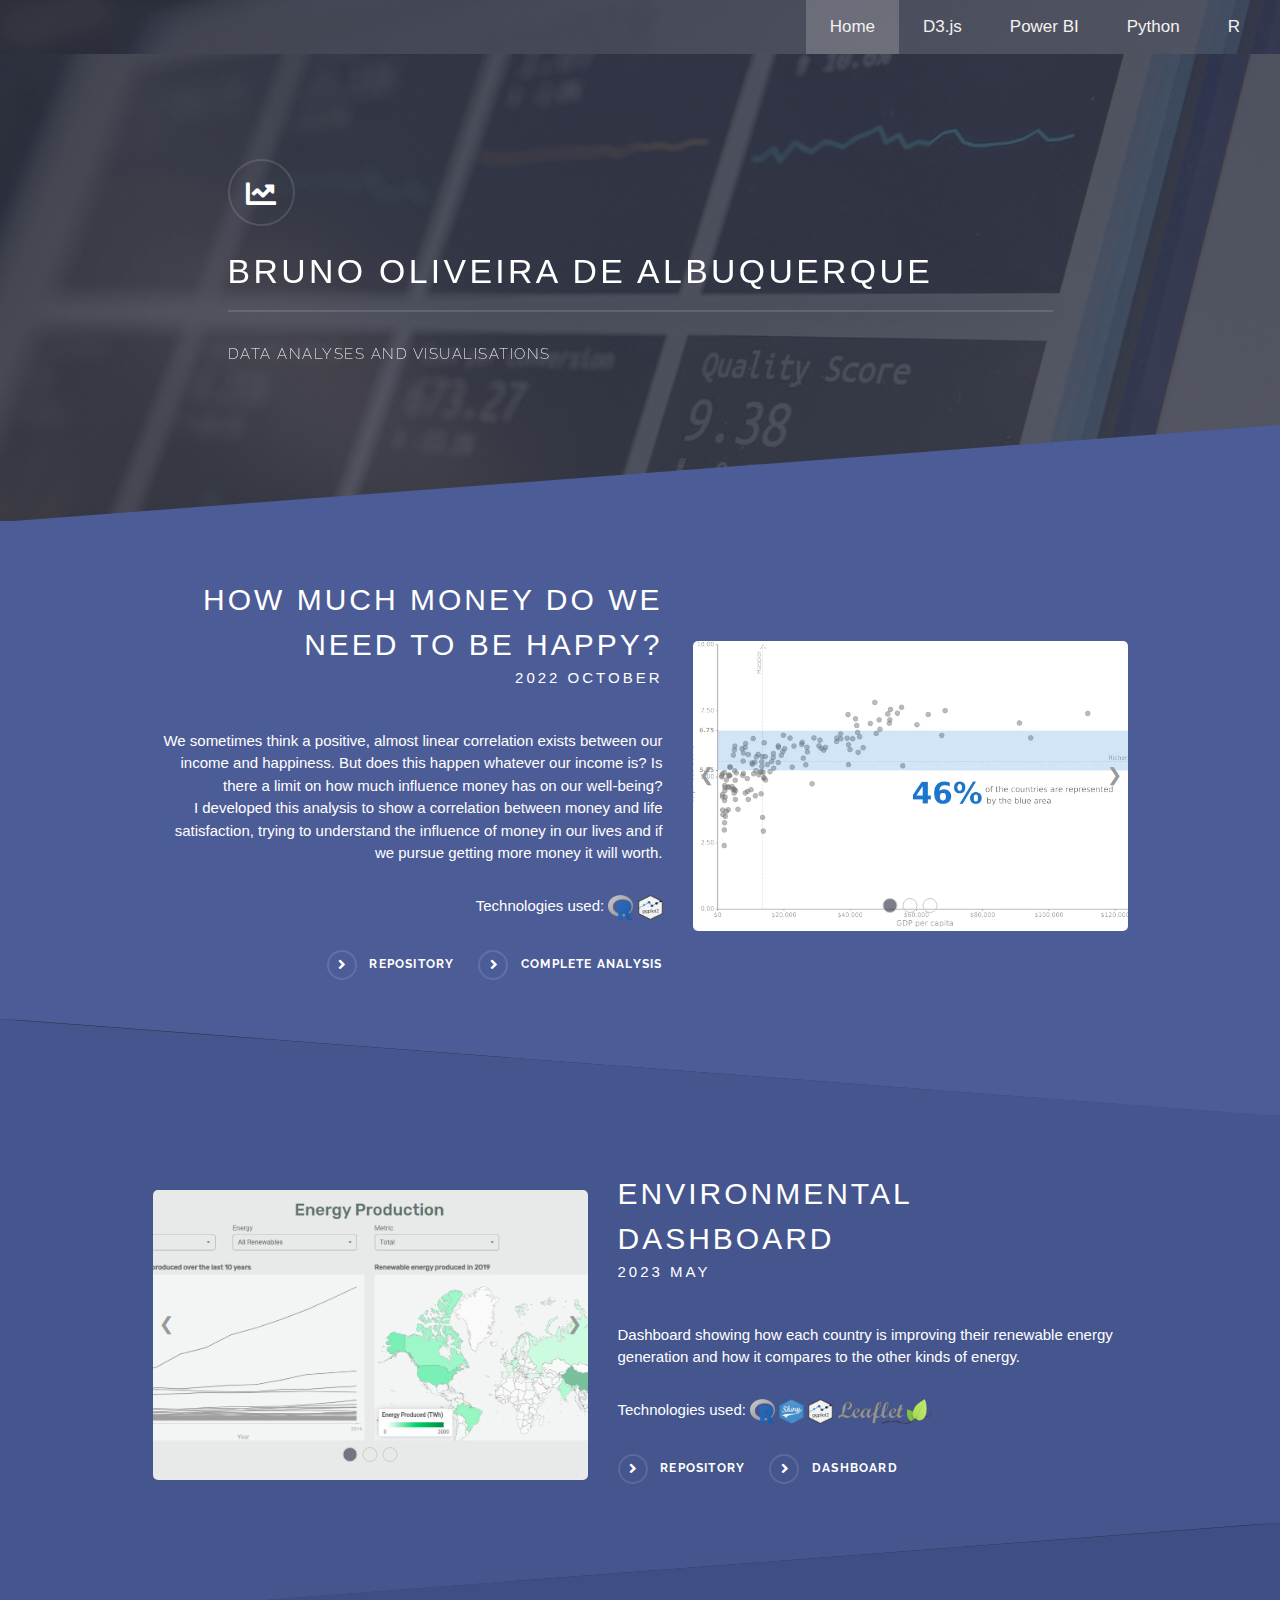
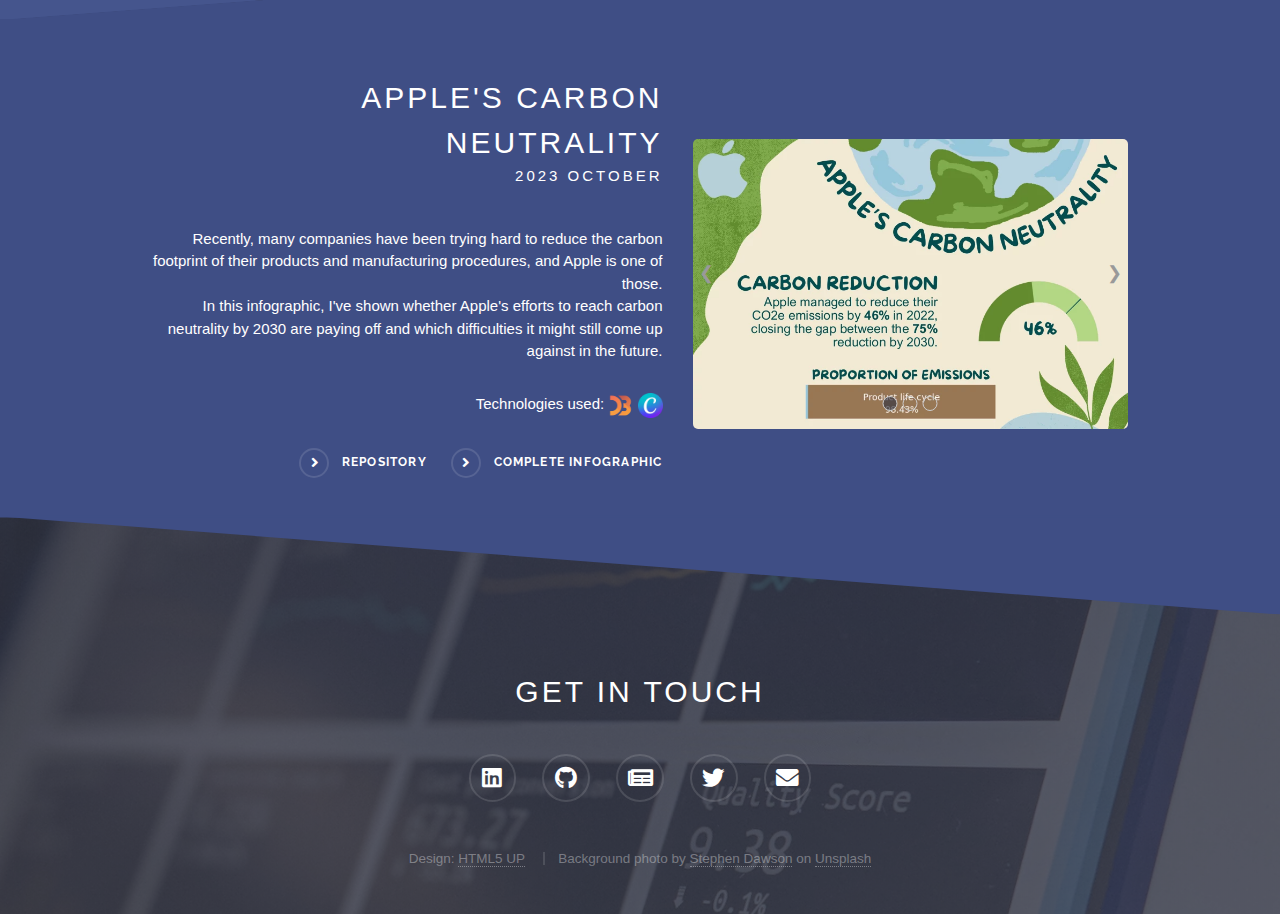
==== commit 4d19a7e2: "Added dates to my projects" ====
--- a/index.html
+++ b/index.html
@@ -75,7 +75,10 @@
 						</div>
 					</div>
 					<div class="content">
-						<h2 class="major">How much money do we need to be happy?</h2>
+						<h2 class="major">How much money do we need to be happy?
+							</br>
+							<span class="date">2022 October</span>
+						</h2>
 						<p>
 							We sometimes think a positive, almost linear correlation exists between our income and
 							happiness. But does this happen whatever our income is? Is there a limit on how much
@@ -123,7 +126,10 @@
 						</div>
 					</div>
 					<div class="content">
-						<h2 class="major">Environmental Dashboard</h2>
+						<h2 class="major">Environmental Dashboard
+							</br>
+							<span class="date">2023 May</span>
+						</h2>
 						<p>Dashboard showing how each country is improving their renewable energy generation and how it
 							compares to the other kinds of energy.</p>
 						<p class="technologies">Technologies used:
@@ -166,7 +172,10 @@
 						</div>
 					</div>
 					<div class="content">
-						<h2 class="major">Apple's Carbon Neutrality</h2>
+						<h2 class="major">Apple's Carbon Neutrality
+							</br>
+							<span class="date">2023 October</span>
+						</h2>
 						<p>
 							Recently, many companies have been trying hard to reduce the carbon footprint of their
 							products and manufacturing procedures, and Apple is one of those.
--- a/assets/css/custom.css
+++ b/assets/css/custom.css
@@ -25,4 +25,9 @@
 
 #banner.no-transition p {
     transition: none;
+}
+
+.major .date {
+    display: block;
+    font-size: 1rem;
 }